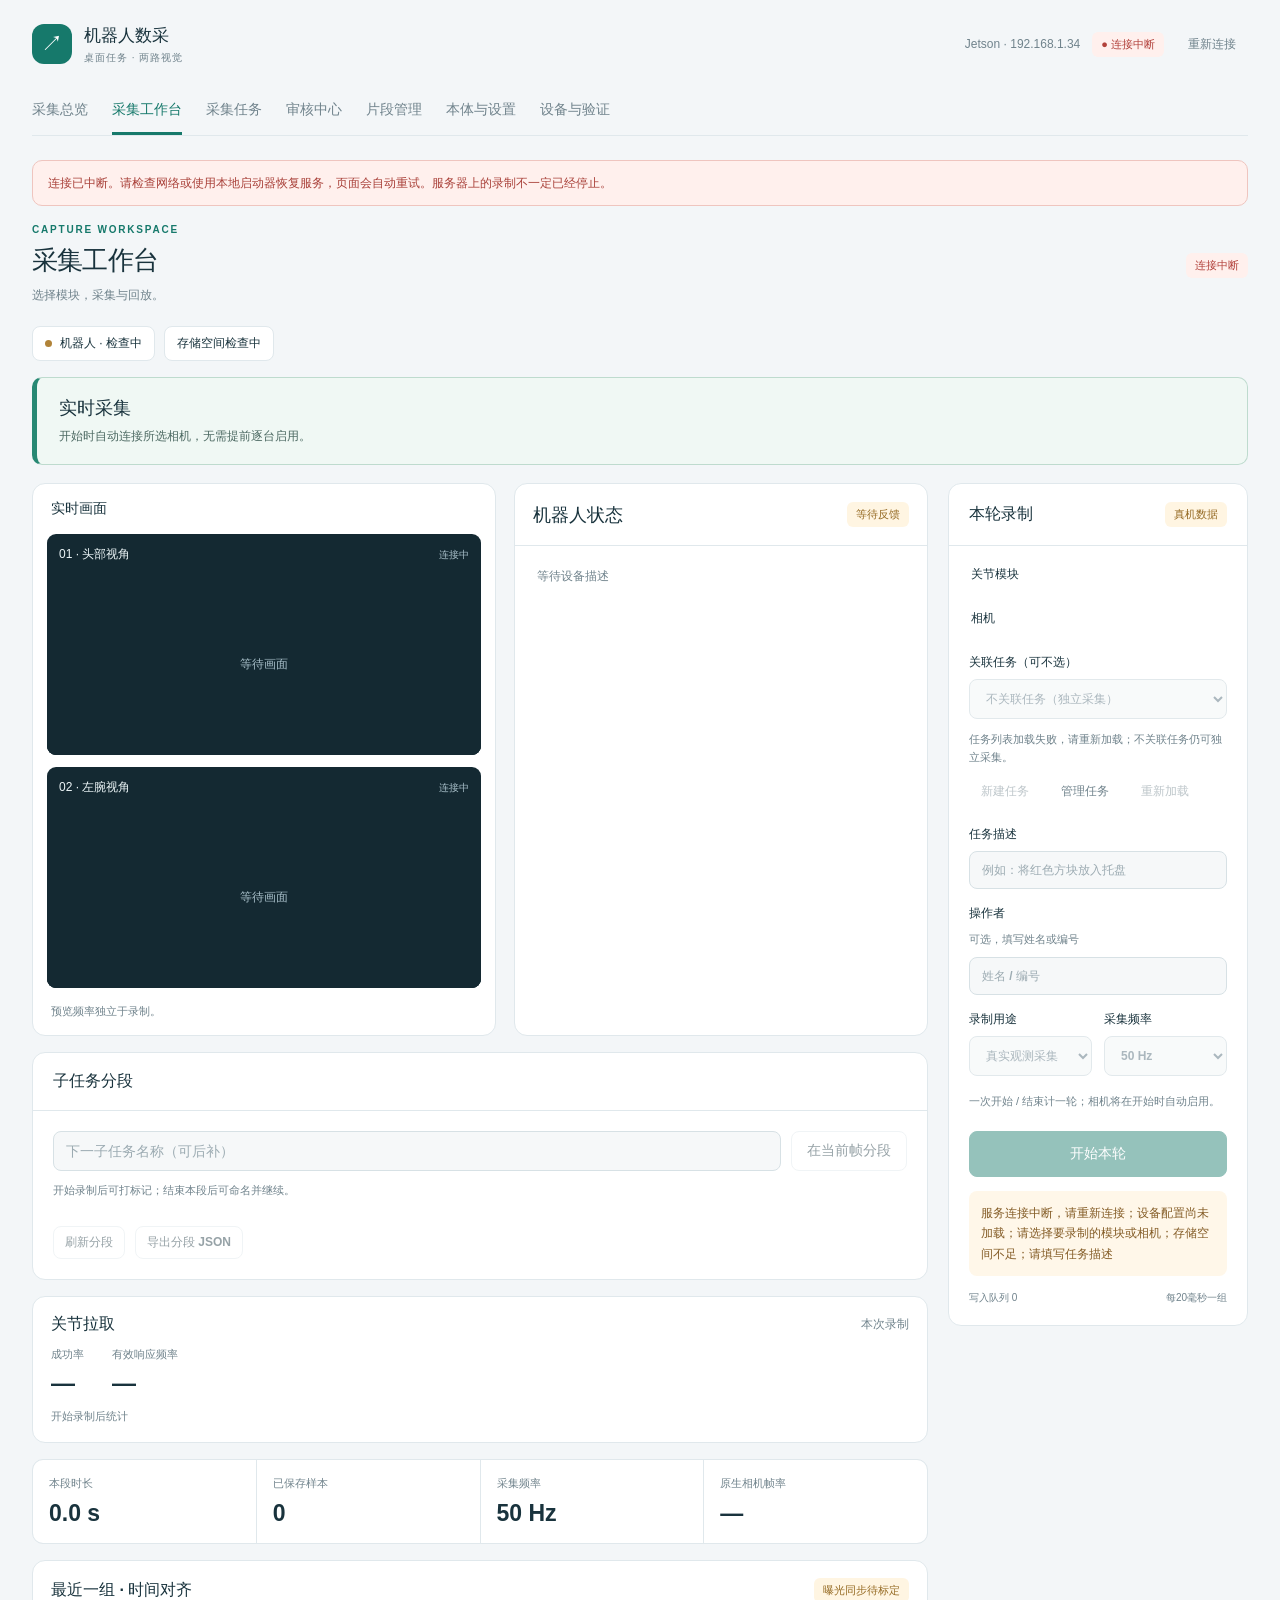
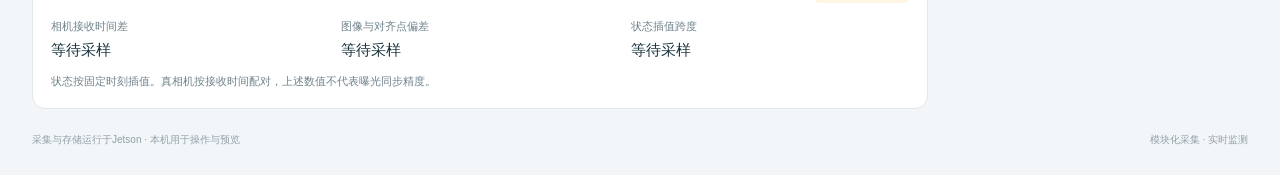
==== server/web/index.html @ e40e9317 "Release v1.13: modular capture, review workflow and LeRobot v2.1" ====
<!doctype html>
<html lang="zh-CN"><head><meta charset="utf-8"><meta name="viewport" content="width=device-width,initial-scale=1"><title>机器人数采 · 采集工作台</title>
<style>
:root{--ink:#19333d;--muted:#70838c;--line:#e0e8ec;--teal:#16796b;--green:#e9f5f0;--amber:#fff5e2;font-family:"Segoe UI","Microsoft YaHei",sans-serif;color:var(--ink);background:#f3f6f8;font-size:14px;font-synthesis:none}*{box-sizing:border-box}body{margin:0}h1,h2,h3,p{margin:0}h1{font-size:26px;letter-spacing:-.8px}h2{font-size:16px}h3{font-size:13px}p{line-height:1.7}button,input,select{font:inherit}button{border:1px solid var(--line);border-radius:8px;background:white;color:var(--ink);padding:10px 15px;cursor:pointer;font-weight:600}button:hover:not(:disabled){background:#edf4f3}button:disabled{opacity:.45;cursor:not-allowed}button:focus-visible,input:focus-visible,select:focus-visible,a:focus-visible,summary:focus-visible{outline:3px solid #8ec7ba;outline-offset:3px}.primary{background:var(--teal);border-color:var(--teal);color:white}.primary:hover:not(:disabled){background:#10665a}.stop{color:#ad4141;border-color:#edc4c1;background:#fff8f7}.small-button{font-size:12px;padding:7px 11px}.quiet{background:transparent;border-color:transparent;color:var(--muted)}a{color:var(--teal);text-underline-offset:3px}.muted{font-size:12px;color:var(--muted)}.badge{display:inline-flex;align-items:center;gap:6px;background:#eaf0f3;color:#617681;border-radius:6px;padding:5px 9px;font-size:11px;font-weight:600;white-space:nowrap}.badge.green{background:var(--green);color:#187361}.badge.amber{background:var(--amber);color:#966b24}.badge.red{background:#fff0ed;color:#b2413b}.dot{display:inline-block;width:7px;height:7px;background:currentColor;border-radius:50%;flex:none}[hidden]{display:none!important}
.shell{max-width:1480px;margin:auto;padding:0 32px 28px}.topbar{min-height:88px;display:flex;align-items:center;justify-content:space-between;gap:16px}.brand{display:flex;align-items:center;gap:12px}.mark{width:40px;height:40px;display:grid;place-items:center;background:var(--teal);border-radius:12px;color:white;font-size:22px;font-weight:700}.brand-title{font-size:17px;font-weight:700}.brand-sub{font-size:10px;color:var(--muted);letter-spacing:1px;margin-top:4px}.connection{display:flex;align-items:center;gap:12px}.tabs{display:flex;gap:28px;border-bottom:1px solid var(--line);margin-bottom:24px}.tab{padding:13px 0;border:0;border-bottom:3px solid transparent;border-radius:0;background:none;color:var(--muted)}.tab[aria-selected=true]{color:var(--teal);border-bottom-color:var(--teal)}.tab:hover:not(:disabled){background:none}.page-title{display:flex;align-items:center;justify-content:space-between;gap:16px;margin-bottom:20px}.eyebrow{font-size:10px;letter-spacing:1.8px;font-weight:700;color:var(--teal);margin-bottom:8px}.subtitle{font-size:12px;color:var(--muted);margin-top:7px}.notice{display:flex;gap:12px;align-items:center;background:var(--amber);border:1px solid #eedcba;border-radius:10px;padding:12px 15px;font-size:12px;color:#896021;line-height:1.7;margin-bottom:18px}.notice.error{background:#fff0ed;color:#a94039;border-color:#efc5bf}.device-strip{display:flex;flex-wrap:wrap;gap:9px;margin-bottom:16px}.device-pill{background:#fff;border:1px solid var(--line);border-radius:8px;padding:8px 12px;font-size:12px;display:flex;align-items:center;gap:8px}.device-pill .dot{color:var(--teal)}.device-pill.warn .dot{color:#b18338}.device-pill.bad .dot{color:#b8413e}.panel{background:#fff;border:1px solid var(--line);border-radius:13px;min-width:0}.panel-head{padding:18px 20px;display:flex;align-items:center;justify-content:space-between;gap:10px;border-bottom:1px solid var(--line)}.panel-body{padding:20px}.work-grid{display:grid;grid-template-columns:minmax(0,1fr) 330px;gap:20px;align-items:start}.view-column{min-width:0}.view-top{padding:16px 18px;display:flex;align-items:center;justify-content:space-between;gap:10px}.view-top h2{font-size:14px}.cameras{display:grid;grid-template-columns:repeat(2,minmax(0,1fr));gap:12px;padding:0 14px 14px}.camera{background:#142932;border-radius:9px;overflow:hidden;min-width:0;position:relative}.camera img{display:block;width:100%;aspect-ratio:16/9;object-fit:contain;background:#142932}.camera label{padding:12px;color:#edf6f8;display:flex;justify-content:space-between;align-items:center;font-size:12px;gap:6px}.camera label .muted{font-size:10px;color:#a9c0ca}.camera-fallback{position:absolute;inset:40px 0 0;display:grid;place-items:center;background:#142932;color:#a9c0ca;font-size:12px;pointer-events:none}.preview-note{font-size:11px;color:var(--muted);padding:0 18px 14px}.metrics{display:grid;grid-template-columns:repeat(4,minmax(0,1fr));gap:1px;background:var(--line);border:1px solid var(--line);border-radius:11px;overflow:hidden;margin-top:16px}.metric{background:white;padding:16px;min-width:0}.metric small{display:block;font-size:11px;color:var(--muted);margin-bottom:9px}.metric strong{font-size:23px;font-weight:650;letter-spacing:-.5px;font-variant-numeric:tabular-nums}.quality{padding:17px 18px;margin-top:16px}.quality-head{display:flex;align-items:center;justify-content:space-between;gap:10px}.quality-items{display:grid;grid-template-columns:repeat(3,minmax(0,1fr));gap:12px;margin-top:16px}.quality-items small{display:block;font-size:11px;color:var(--muted);margin-bottom:7px}.quality-items strong{font-size:15px;font-variant-numeric:tabular-nums}.quality p{font-size:11px;color:var(--muted);margin-top:12px}.record-panel{position:sticky;top:16px}.step{display:inline-grid;place-items:center;width:22px;height:22px;border-radius:6px;background:var(--green);color:var(--teal);font-size:12px;margin-right:8px}.field{display:flex;flex-direction:column;gap:8px;margin-bottom:16px;font-size:12px;font-weight:600}input[type=text],input[type=search],select{padding:11px 12px;background:white;border:1px solid #d7e1e5;border-radius:8px;color:var(--ink);width:100%;min-width:0}input::placeholder{color:#9cabb2}input:disabled,select:disabled{background:#f6f8f9;color:#889aa3}.field-row{display:grid;grid-template-columns:1fr 1fr;gap:12px}.help{font-size:11px;color:var(--muted);line-height:1.7;font-weight:400}.record-actions{display:flex;flex-direction:column;gap:9px;margin-top:20px}.record-actions button{width:100%;padding:13px}.phase-hint{margin-top:14px;background:#f3f7f8;border-radius:8px;padding:12px;font-size:12px;line-height:1.7}.review-box{background:#f0faf5;border:1px solid #bcded1;border-radius:9px;padding:14px;margin-top:15px}.review-box p{font-size:12px;margin-top:8px;overflow-wrap:anywhere}.review-buttons{display:flex;gap:8px;margin-top:12px}.review-buttons button{flex:1;font-size:12px;padding:9px 5px}.review-success{display:flex;gap:7px;align-items:center;font-size:12px;margin-top:12px}input[type=checkbox]{width:16px;height:16px;accent-color:var(--teal);cursor:pointer}.record-footer{display:flex;align-items:center;justify-content:space-between;gap:8px;margin-top:15px;font-size:10px;color:var(--muted)}.error-box{display:none;background:#fff0ee;border:1px solid #efc7c0;color:#ad3d37;border-radius:8px;padding:12px;font-size:12px;overflow-wrap:anywhere;margin-top:12px}.replay-bar{padding:14px 18px;border-top:1px solid var(--line)}.replay-title{font-size:12px;overflow-wrap:anywhere;margin-bottom:10px}.replay{display:flex;align-items:center;gap:10px}input[type=range]{width:100%;min-width:0;accent-color:var(--teal)}#replayFrame{white-space:nowrap;font-size:11px;font-variant-numeric:tabular-nums}.library-toolbar{display:grid;grid-template-columns:minmax(200px,1fr) 150px 150px;gap:12px;margin-bottom:18px}.library-toolbar label{display:flex;flex-direction:column;gap:6px;font-size:11px;color:var(--muted)}.episode{display:grid;grid-template-columns:20px minmax(0,1fr) auto;align-items:center;gap:14px;padding:17px 20px;border-bottom:1px solid var(--line)}.episode:last-child{border:0}.episode-text{min-width:0}.episode-text strong{font-size:13px;display:block;overflow-wrap:anywhere}.episode-info{display:flex;align-items:center;flex-wrap:wrap;gap:8px;margin-top:7px;font-size:11px;color:var(--muted)}.episode-id{font:10px Consolas,monospace;color:#91a0a8;margin-top:7px;overflow-wrap:anywhere}.empty{text-align:center;padding:48px 20px;color:var(--muted)}.empty strong{display:block;color:var(--ink);font-size:15px;margin-bottom:8px}.empty p{font-size:12px}.library-footer{display:flex;justify-content:space-between;align-items:center;flex-wrap:wrap;gap:14px;padding:16px 20px;border-top:1px solid var(--line)}.pagination{display:flex;align-items:center;gap:10px;font-size:12px;color:var(--muted)}.export-bar{margin-top:18px;padding:18px 20px;display:flex;justify-content:space-between;align-items:center;gap:16px}.export-bar p{font-size:12px;color:var(--muted);margin-top:5px}.path{font:11px/1.7 Consolas,monospace;color:#587381;overflow-wrap:anywhere;background:#f2f6f8;border-radius:8px;padding:12px;margin-top:12px}.device-checks{display:grid;grid-template-columns:repeat(3,minmax(0,1fr));gap:16px;margin-bottom:18px}.device-check{padding:20px;background:#fff;border:1px solid var(--line);border-radius:12px;display:flex;flex-direction:column;gap:12px;min-width:0}.device-check .muted{overflow-wrap:anywhere}.arm-state{display:grid;grid-template-columns:1fr 1fr;gap:14px;margin-top:15px}.arm-state>div{background:#f5f8f9;border-radius:8px;padding:16px;min-width:0}.values{font:12px/1.9 Consolas,monospace;color:#4e6976;white-space:pre-wrap;overflow-wrap:anywhere;margin-top:10px}details.panel{margin-bottom:16px}details.panel>summary{padding:19px 20px;cursor:pointer;font-size:14px;font-weight:600}details.panel[open]>summary{border-bottom:1px solid var(--line)}.controls{display:flex;align-items:center;flex-wrap:wrap;gap:10px;margin-top:16px}#demoSteps{display:grid;grid-template-columns:repeat(3,minmax(0,1fr));gap:10px;margin-top:18px}#demoSteps>div{min-width:0;overflow-wrap:anywhere}.footer{display:flex;justify-content:space-between;gap:10px;padding-top:24px;font-size:10px;color:#91a0a8}.toast{position:fixed;bottom:24px;left:50%;transform:translateX(-50%);max-width:calc(100% - 32px);padding:13px 20px;border-radius:10px;background:#203c47;color:white;box-shadow:0 8px 24px #18334525;font-size:13px;z-index:20;overflow-wrap:anywhere}
@media(min-width:1400px){.work-grid{grid-template-columns:minmax(0,1fr) 360px}}@media(max-width:1050px){.shell{padding:0 20px 24px}.work-grid{grid-template-columns:minmax(0,1fr) 300px}.cameras{grid-template-columns:1fr}.camera img{max-height:240px}.metrics{grid-template-columns:repeat(2,minmax(0,1fr))}.connection-note{display:none}}
@media(max-width:720px){.shell{padding:0 16px 20px}.topbar{min-height:76px;gap:8px}.mark{width:34px;height:34px;font-size:19px}.brand-title{font-size:15px}.brand-sub{font-size:9px}.connection{gap:4px}.connection .small-button{padding:7px}.tabs{gap:22px;font-size:13px;margin-bottom:20px}.page-title{align-items:flex-start}h1{font-size:23px}.device-pill{font-size:11px;padding:7px 9px}.work-grid{grid-template-columns:1fr}.record-panel{position:static}.cameras{grid-template-columns:repeat(2,minmax(0,1fr));gap:8px;padding:0 10px 10px}.camera label{padding:9px 8px;font-size:11px;flex-wrap:wrap}.camera label .muted{font-size:9px}.camera img{max-height:none}.metrics{grid-template-columns:repeat(4,minmax(0,1fr))}.metric{padding:13px 9px}.metric small{font-size:9px}.metric strong{font-size:17px}.quality{padding:15px}.quality-head{align-items:flex-start}.quality-items{gap:8px}.quality-items small{font-size:10px}.quality-items strong{font-size:13px}.library-toolbar{grid-template-columns:1fr 1fr}.library-toolbar .search{grid-column:1/-1}.episode{padding:15px 13px;gap:9px}.export-bar{align-items:stretch;flex-direction:column}.device-checks,.arm-state,#demoSteps{grid-template-columns:1fr}.footer{flex-direction:column;gap:5px}.panel-body{padding:17px}.notice{padding:11px 12px}}
@media(prefers-reduced-motion:reduce){*{scroll-behavior:auto!important;transition:none!important}}
.tabs{gap:24px;overflow-x:auto}.tab{white-space:nowrap}.management-hero{display:flex;justify-content:space-between;align-items:center;gap:24px;padding:28px 32px;border-radius:14px;background:#173d42;color:#fff;margin-bottom:20px}.management-hero .eyebrow{color:#86d5c3}.management-hero h2{font-size:25px;font-weight:600;margin:8px 0}.management-hero p{color:#bed3d4;font-size:12px}.management-hero>div:last-child{text-align:right;display:flex;flex-direction:column;gap:8px}.management-hero strong{font-size:38px;font-variant-numeric:tabular-nums}.management-hero span{font-size:11px;color:#bed3d4}.management-filters{display:flex;gap:14px;align-items:flex-end;flex-wrap:wrap;margin:18px 0}.management-filters label{display:flex;flex-direction:column;gap:7px;font-size:11px;color:var(--muted);min-width:180px}.management-filters .wide{flex:1}.management-filters>.help{margin-left:auto;align-self:center}.stat-grid{display:grid;grid-template-columns:repeat(4,minmax(0,1fr));gap:14px;margin:18px 0}.stat-card{padding:22px;background:white;border:1px solid var(--line);border-radius:12px;min-width:0}.stat-card h3{font-size:12px;color:#657e87;font-weight:500}.stat-card strong{display:block;font-size:30px;letter-spacing:-1px;margin:13px 0 9px;color:#193d46;font-variant-numeric:tabular-nums}.stat-card p{font-size:11px;color:var(--muted);min-height:36px}.management-columns{display:grid;grid-template-columns:1.1fr 1fr;gap:18px;margin-bottom:18px}.definition-box{padding:20px;margin-top:18px}.definition-box p{font-size:12px;color:var(--muted);margin-top:8px}.chart-row{display:grid;grid-template-columns:80px 1fr 50px;gap:12px;align-items:center;font-size:12px;margin:14px 0}.chart-track{height:12px;background:#edf3f3;border-radius:4px;overflow:hidden}.chart-fill{height:100%;background:#309784;border-radius:4px}.fault-item{display:flex;gap:12px;justify-content:space-between;align-items:center;padding:12px 0;border-bottom:1px solid var(--line);font-size:12px;overflow-wrap:anywhere}.fault-item strong{color:#a24b3b;min-width:32px;text-align:right}.table-scroll{overflow:auto}.management-table{width:100%;border-collapse:collapse;text-align:left;font-size:12px}.management-table th{padding:15px 16px;background:#f5f8f9;color:#6a808a;font-weight:500;white-space:nowrap}.management-table td{padding:16px;border-top:1px solid var(--line);vertical-align:middle}.management-table td strong{display:block;font-size:13px;margin-bottom:5px}.management-table .muted{font-size:10px}.management-table .row-actions{display:flex;gap:7px;white-space:nowrap}.task-progress{height:5px;background:#e8f0ee;border-radius:4px;margin-top:7px;min-width:100px}.task-progress>i{display:block;height:100%;border-radius:4px;background:#309784}.settings-grid{display:grid;grid-template-columns:repeat(2,minmax(0,1fr));gap:14px 18px}.settings-grid .field{margin:0}.settings-grid+p{margin:16px 0}.tcp-settings{grid-template-columns:repeat(3,minmax(0,1fr));margin-top:20px}.joint-table input{width:90px;padding:8px;font-size:11px}.joint-table select{min-width:65px;padding:8px}.joint-table th,.joint-table td{padding:11px 9px}.joint-value{font-variant-numeric:tabular-nums;color:#176f62;font-weight:600;white-space:nowrap}.joint-divider td{background:#f2f6f7;color:#51717d;font-weight:600}.control-entry{padding:10px 0;border-bottom:1px solid var(--line);font-size:12px;line-height:1.8}input[type=date],input[type=number],textarea{font:inherit;padding:10px 12px;background:white;border:1px solid #d7e1e5;border-radius:8px;color:var(--ink);max-width:100%}textarea{resize:vertical}button:disabled,input:disabled,select:disabled{cursor:not-allowed}dialog{border:1px solid var(--line);border-radius:15px;box-shadow:0 24px 100px #08262940;padding:0;max-width:min(720px,94vw);width:720px;color:var(--ink)}dialog::backdrop{background:#122b3c66}.dialog-head,.dialog-footer{padding:20px 24px;display:flex;justify-content:space-between;align-items:center;gap:10px;border-bottom:1px solid var(--line)}.dialog-footer{border-bottom:0;border-top:1px solid var(--line);justify-content:flex-end}.dialog-body{padding:22px 24px;max-height:65vh;overflow:auto}.dialog-body>.field{margin-top:16px}.dialog-body>.help{margin-top:10px}#resetDialog{width:520px}.management-loading{padding:24px;color:var(--muted)}.settings-error{color:#aa493c}.body-settings-note{margin-top:12px}.task-badge{font-size:10px;padding:5px 8px;border-radius:5px;background:#edf5f1;color:#277e64;white-space:nowrap}.task-badge.archived{background:#eef1f3;color:#72808c}.task-badge.completed{background:#e8f0fb;color:#4c6c9a}
@media(max-width:1050px){.stat-grid{grid-template-columns:repeat(2,minmax(0,1fr))}.management-columns{grid-template-columns:1fr}}
@media(max-width:720px){.tabs{gap:18px}.management-hero{padding:22px 20px;gap:14px}.management-hero h2{font-size:19px}.management-hero strong{font-size:30px}.stat-card{padding:16px}.stat-card strong{font-size:25px}.management-filters label{min-width:140px;flex:1}.settings-grid{grid-template-columns:1fr}.tcp-settings{grid-template-columns:repeat(3,minmax(0,1fr))}.management-table th,.management-table td{padding:11px}.dialog-head,.dialog-body,.dialog-footer{padding:18px}input[type=number]{min-width:0;width:100%}.management-hero>div:last-child{min-width:84px}}

.capture-task-help{margin:-4px 0 18px}.capture-task-help .help{margin:0 0 9px;line-height:1.6}.capture-task-actions{display:flex;gap:8px;flex-wrap:wrap}

.review-counts{display:grid;grid-template-columns:repeat(4,minmax(0,1fr));gap:16px;margin:20px 0}.review-count{padding:22px;background:#fff;border:1px solid var(--line,#dbe4e8);border-radius:14px}.review-count small{display:block;color:#59717d}.review-count strong{display:block;font-size:32px;line-height:1.7;font-variant-numeric:tabular-nums}.review-filters{display:grid;grid-template-columns:1fr 2fr 1fr;gap:16px}.review-table{min-width:770px}.review-table td{vertical-align:top}.review-table button{margin:3px}.review-metrics{display:grid;grid-template-columns:repeat(3,minmax(0,1fr));gap:16px}.review-metric{padding:14px;border:1px solid #e1e8ec;border-radius:10px}.review-metric strong{display:block;margin-top:6px;font-size:20px}.review-report{margin:16px 0;line-height:1.8;overflow-wrap:anywhere}.review-report ul{padding-left:22px}#reviewDialog{width:min(880px,95vw)}#reviewDialog .dialog-body{max-height:65vh;overflow:auto}#reviewDialog .dialog-footer{flex-wrap:wrap}.inventory-list{display:grid;gap:12px;margin:12px 0}.inventory-item{padding:16px;border:1px solid #dbe4e8;border-radius:10px}.inventory-item .settings-grid{margin:12px 0}.inventory-item small{display:block;overflow-wrap:anywhere}#reviewTargets .field{min-width:0}#reviewTargets input{width:100%}#reviewExportStatus{white-space:pre-wrap;overflow-wrap:anywhere}.camera-discovery-note{display:flex;align-items:center;justify-content:space-between;gap:16px;margin:12px 0;padding:14px 18px;border:1px solid #d2e7e4;border-radius:10px;background:#f0faf8}.review-history-line{border-bottom:1px solid #e8edef;padding:8px 0}@media(max-width:800px){.review-counts{grid-template-columns:repeat(2,minmax(0,1fr))}.review-metrics{grid-template-columns:repeat(2,minmax(0,1fr))}.review-filters{grid-template-columns:1fr}.review-count{padding:16px}.review-count strong{font-size:28px}}@media(max-width:480px){.review-metrics{grid-template-columns:1fr}.camera-discovery-note{align-items:flex-start;flex-direction:column}}
#reviews > .panel{margin-bottom:20px}#reviews > details.panel{margin-top:0}.review-report p{margin:8px 0}

#reviews .page-title>button{white-space:nowrap;flex-shrink:0}@media(max-width:600px){#reviews .panel-head{align-items:flex-start;flex-direction:column;gap:8px}}

#dashboard .eyebrow,#reviews .eyebrow{display:none}#dashboard .management-hero{padding:22px 26px;margin-bottom:18px;background:#fff;border:1px solid #dce5e9}#dashboard .management-hero h2{font-size:20px}#dashboard .management-hero p{font-size:13px}#dashboard .review-counts{margin:18px 0 26px}.overview-review-flow{display:grid;grid-template-columns:repeat(5,minmax(0,1fr));margin:0 0 24px;background:#fff;border:1px solid #dce5e9;border-radius:14px;padding:20px 0}.overview-flow-step{padding:0 24px;border-right:1px solid #e7edef}.overview-flow-step:last-child{border:0}.overview-flow-step span{font-size:13px}.overview-flow-step strong{display:block;margin-top:8px;font-size:25px;font-variant-numeric:tabular-nums}.legacy-quality{margin:20px 0}.legacy-quality>summary{font-size:14px;color:#657d89}#dashboard .stat-grid{margin-top:16px}#dashboard .pipeline-grid{margin-bottom:20px}#dashboard .page-title>button{white-space:nowrap;flex-shrink:0}#reviews .page-title .subtitle{margin-bottom:0}@media(max-width:700px){.overview-review-flow{grid-template-columns:repeat(3,minmax(0,1fr));gap:22px 0}.overview-flow-step{padding:0 14px;border:0}.overview-flow-step strong{font-size:22px}#dashboard .management-hero{padding:20px}#dashboard .overview-section-head{gap:12px}}

.camera-pills{display:contents}.module-select{border:0;margin:0 0 18px;padding:0}.module-select legend{font-size:12px;font-weight:600;margin-bottom:9px}.module-options{display:flex;flex-wrap:wrap;gap:7px}.module-chip{display:flex;align-items:center;gap:7px;border:1px solid var(--line);border-radius:7px;padding:8px 10px;font-size:12px;background:#f8fbfa;cursor:pointer}.module-chip:has(input:checked){background:#e9f5f0;border-color:#acd5c6}.module-chip:has(input:disabled){cursor:default}.module-chip input{margin:0}.module-note{font-size:10px;color:var(--muted);line-height:1.6;margin:8px 0 16px}.cameras[data-count="1"]{grid-template-columns:minmax(0,1fr)}.cameras.head-top .camera[data-camera="head"]{grid-column:1/-1}.cameras.head-top .camera[data-camera="head"] img{max-height:340px;aspect-ratio:auto;min-height:220px}.camera-empty{grid-column:1/-1;padding:48px 20px;text-align:center;color:var(--muted);background:#f4f7f8;border-radius:9px}.live-panel{margin-top:16px}.joint-grid{display:grid;grid-template-columns:repeat(auto-fit,minmax(190px,1fr));gap:20px;padding:18px 20px}.joint-group h3{color:var(--teal);margin-bottom:10px}.joint-line{display:flex;align-items:center;justify-content:space-between;gap:12px;padding:7px 0;border-bottom:1px solid #edf1f3;font-size:12px}.joint-number{font-family:Consolas,monospace;font-size:15px;font-weight:500;font-variant-numeric:tabular-nums}.pull-summary{margin-top:16px;padding:17px 18px}.pull-metrics{display:flex;gap:28px;margin-top:12px}.pull-metrics small{display:block;color:var(--muted);font-size:11px;margin-bottom:7px}.pull-metrics strong{font-size:24px;font-weight:600;font-variant-numeric:tabular-nums}.pull-summary .help{margin-top:10px}.robot-interface{display:flex;align-items:end;gap:10px;margin-bottom:16px}.robot-interface .field{flex:1;margin:0}.model-name{font-size:11px;color:var(--muted);margin-right:8px}.camera label .muted{overflow-wrap:anywhere}.footer{flex-wrap:wrap}.device-check span{overflow-wrap:anywhere}.cameras .camera img{max-height:420px}.view-column .quality{margin-bottom:0}@media(max-width:650px){.cameras.head-top .camera[data-camera="head"] img{min-height:150px}.joint-grid{grid-template-columns:1fr;gap:16px}.pull-metrics{gap:24px}.module-chip{padding:8px}.robot-interface{align-items:stretch;flex-direction:column}}
.view-column>.live-panel{margin-top:0;margin-bottom:16px}.joint-grid{padding:14px 18px;gap:18px}.joint-group{display:grid;grid-template-columns:repeat(5,minmax(0,1fr));gap:6px}.joint-group h3{grid-column:1/-1;margin-bottom:0}.joint-line{display:block;border:0;padding:4px 0;min-width:0}.joint-line>span{font-size:10px;color:var(--muted)}.joint-number{display:block;margin-top:5px;font-size:14px;overflow-wrap:anywhere}.cameras.head-top .camera[data-camera="head"] img{height:240px;min-height:0;max-height:240px}.cameras.head-top .camera:not([data-camera="head"]) img{height:170px}.cameras .camera img{max-height:280px}@media(max-width:650px){.joint-grid{grid-template-columns:1fr}.joint-group{grid-template-columns:repeat(5,minmax(0,1fr))}.joint-number{font-size:12px}.cameras.head-top .camera[data-camera="head"] img{height:190px;min-height:0}.cameras.head-top .camera:not([data-camera="head"]) img{height:160px}}
.settings-joint-grid{display:grid;grid-template-columns:repeat(auto-fit,minmax(200px,1fr));gap:24px}.settings-joint-line{display:flex;justify-content:space-between;gap:12px;padding:7px 0;font-size:12px}.settings-joint-line strong{font-variant-numeric:tabular-nums;font-weight:500}.camera-config-row{display:grid;grid-template-columns:1fr 1fr 1fr 1.4fr .6fr .6fr .6fr;gap:10px;padding:14px 0;border-bottom:1px solid var(--line);margin-bottom:14px}.camera-config-row input,.camera-config-row select{min-width:0;width:100%}.camera-config-actions{grid-column:1/-1;display:flex;gap:10px;align-items:center}.device-check button{align-self:start}.management-columns{align-items:start}#robotActionResult:empty{display:none}#interfaceFields{margin-bottom:16px}@media(max-width:900px){.camera-config-row{grid-template-columns:repeat(2,minmax(0,1fr))}}[hidden]{display:none!important}
#robot>.management-columns{display:flex;flex-direction:column;gap:16px}#robot>.management-columns>.panel{width:100%}#robot>.management-columns>.panel:first-child{order:2}#robot #interfaceFields{grid-template-columns:repeat(auto-fit,minmax(160px,1fr))}.camera-device-actions{display:flex;gap:8px;flex-wrap:wrap}
.hand-panel{margin-top:18px}.hand-cards{display:grid;grid-template-columns:repeat(auto-fit,minmax(270px,1fr));gap:18px;padding:20px}.hand-card{padding:22px;background:#f7faf9;border:1px solid #e1ece7;border-radius:11px;min-width:0}.hand-kind{font-size:9px;letter-spacing:1.5px;color:var(--teal);margin-bottom:9px}.hand-card h3{font-size:16px;margin-bottom:20px}.hand-values{display:grid;grid-template-columns:repeat(3,minmax(0,1fr));gap:20px 12px;margin-bottom:18px}.hand-value span{display:block;font-size:11px;color:var(--muted)}.hand-value strong{display:block;font-size:21px;font-weight:500;font-variant-numeric:tabular-nums;margin-top:8px}.motor-toolbar{display:flex;align-items:center;gap:20px;flex-wrap:wrap}.motor-toolbar .field{min-width:180px}.motor-table input{width:100%;min-width:0;padding:10px;border:1px solid var(--line);border-radius:7px;font-variant-numeric:tabular-nums}.motor-table th,.motor-table td{white-space:normal}.end-effector-settings{margin-bottom:16px}#motorParameters summary .badge{margin-left:10px}@media(max-width:650px){.hand-cards{grid-template-columns:1fr;padding:14px;gap:14px}.hand-card{padding:18px}.motor-toolbar{gap:6px}.motor-table th,.motor-table td{padding:10px 7px}.motor-table th:first-child{width:28%}.hand-values{gap:18px 12px}}
.view-column>.hand-panel{margin:0 0 16px}#cameraChoices{display:grid;grid-template-columns:1fr;gap:10px}.capture-camera-option{border:1px solid var(--line);border-radius:9px;padding:10px;background:#fff;min-width:0}.capture-camera-header{display:flex;align-items:center;justify-content:space-between;gap:8px;margin-bottom:10px}.capture-camera-header .module-chip{border:0;background:transparent;padding:0;gap:7px}.capture-camera-header .badge{white-space:nowrap;font-size:10px}.capture-camera-option .camera-device-actions{display:grid;grid-template-columns:1fr 1fr}.capture-camera-option .small-button{padding:8px}.device-serial:empty,.device-error:empty{display:none}
.shell{max-width:1840px}.observation-grid{display:grid;grid-template-columns:minmax(0,1.12fr) minmax(0,1fr);gap:18px;align-items:start}.observation-grid>.live-panel{margin:0;border-top:3px solid var(--teal)}.observation-grid .panel-head{flex-wrap:wrap;padding:18px}.live-panel .panel-head h2{font-size:20px}.live-panel .panel-head>div{display:flex;align-items:center;gap:6px;flex-wrap:wrap}.live-panel #jointAge{font-size:11px}.live-panel .joint-grid{grid-template-columns:repeat(2,minmax(0,1fr));gap:20px;padding:20px 18px}.live-panel .joint-group{grid-template-columns:repeat(2,minmax(0,1fr));gap:10px 12px;align-content:start}.live-panel .joint-group:last-child:nth-child(odd){grid-column:1/-1}.live-panel .joint-group h3{font-size:17px;margin-bottom:2px}.live-panel .joint-line>span{font-size:11px}.live-panel .joint-number{font-size:22px;font-weight:600;letter-spacing:-.5px;margin-top:5px}.live-panel .hand-panel{margin:0 18px 18px;border-top:1px solid var(--line);padding-top:14px}.hand-heading{display:flex;align-items:center;justify-content:space-between;gap:8px}.hand-heading h3{font-size:14px}.hand-heading .badge{font-size:10px}.live-panel .hand-cards{grid-template-columns:repeat(2,minmax(0,1fr));gap:16px;padding:14px 0 0}.live-panel .hand-card{padding:0;background:none;border:0;border-radius:0}.live-panel .hand-kind{display:none}.live-panel .hand-card h3{font-size:12px;margin-bottom:10px;color:var(--muted)}.live-panel .hand-values{grid-template-columns:repeat(2,minmax(0,1fr));gap:10px;margin-bottom:8px}.live-panel .hand-value span{font-size:10px}.live-panel .hand-value strong{font-size:15px;margin-top:3px}.live-panel .hand-card .help{font-size:10px;line-height:1.5}.preview-panel .cameras:not(.head-top){grid-template-columns:1fr}.preview-panel .camera img{height:240px;max-height:none;aspect-ratio:auto}.preview-panel .cameras.head-top .camera[data-camera="head"] img{height:260px;max-height:none}.preview-panel .cameras.head-top .camera:not([data-camera="head"]) img{height:170px}
@media(min-width:1200px){.work-grid{grid-template-columns:minmax(0,1fr) 300px}}
@media(min-width:1600px){.live-panel .joint-number{font-size:26px}.live-panel .joint-line>span{font-size:12px}.live-panel .joint-group{grid-template-columns:repeat(3,minmax(0,1fr))}.preview-panel .camera img{height:280px}}
@media(max-width:1199px){.observation-grid{grid-template-columns:1fr}.live-panel .joint-group{grid-template-columns:repeat(3,minmax(0,1fr))}.preview-panel .cameras:not(.head-top){grid-template-columns:repeat(2,minmax(0,1fr))}.preview-panel .cameras[data-count="1"]{grid-template-columns:1fr}.preview-panel .camera img{height:200px}}
@media(max-width:720px){.live-panel .joint-grid{gap:18px 14px;padding:18px 14px}.live-panel .joint-group{grid-template-columns:repeat(2,minmax(0,1fr));gap:10px 8px}.live-panel .joint-number{font-size:21px}.live-panel .hand-panel{margin:0 14px 16px}.preview-panel .camera img{height:170px}.live-panel .hand-cards{gap:12px}}
.segment-panel{margin-top:16px}.segment-toolbar{display:flex;gap:10px;align-items:center}.segment-toolbar input{flex:1;min-width:0}.segment-toolbar button{white-space:nowrap}.segment-panel .panel-head{flex-wrap:wrap}.segment-panel .panel-head .muted{font-size:11px}.segment-panel #segmentHint{margin:10px 0}.segment-rows{max-height:360px;overflow:auto}.segment-row{display:grid;grid-template-columns:140px minmax(100px,1fr) auto auto;align-items:center;gap:10px;padding:12px 0;border-bottom:1px solid var(--line)}.segment-row strong{display:block;font-size:12px}.segment-row small{display:block;font-variant-numeric:tabular-nums}.segment-row button{white-space:nowrap}#segmentError{color:#ad3d37}#segmentError:empty{display:none}@media(max-width:900px){.segment-row{grid-template-columns:1fr auto auto}.segment-row>div{grid-column:1/-1}.segment-toolbar{flex-wrap:wrap}.segment-toolbar input{flex-basis:100%}}
.recording-segment-bar{position:sticky;top:8px;z-index:5;display:flex;justify-content:space-between;align-items:center;gap:12px;padding:12px 16px;background:#eaf5f0;border:1px solid #acd5c6;border-radius:10px;margin-bottom:16px;box-shadow:0 4px 16px #18334512}.recording-segment-bar small{display:block;margin-top:4px;font-size:11px;color:var(--muted)}.recording-segment-bar>div{display:flex;gap:8px}.recording-segment-bar button{white-space:nowrap}@media(max-width:650px){.recording-segment-bar{flex-wrap:wrap}.recording-segment-bar>div{width:100%}.recording-segment-bar button{flex:1;padding:10px 8px}}
/* Plain tabular numerals; labels and values share stable row baselines. */
:root{--number-font:Arial,"Segoe UI","Microsoft YaHei",sans-serif}.joint-number,.hand-value strong,.metric strong,.pull-metrics strong,.stat-card strong,.round-total strong,.pipeline-counts strong,.chart-row strong,.joint-value{font-family:var(--number-font);font-variant-numeric:lining-nums tabular-nums;font-feature-settings:"zero" 0;letter-spacing:normal;font-style:normal}
.live-panel .panel-head h2{font-size:18px}.live-panel .joint-grid{padding:20px 22px;gap:22px 28px;grid-template-columns:repeat(2,minmax(0,1fr))}.live-panel .joint-group{display:block}.live-panel .joint-group h3{font-size:14px;font-weight:600;line-height:24px;padding-bottom:10px;margin:0;color:#30565a}.live-panel .joint-line{display:grid;grid-template-columns:minmax(0,1fr) auto;align-items:baseline;gap:10px;border-bottom:1px solid #f0f3f4;padding:11px 0;min-height:48px}.live-panel .joint-line>span{font-size:12px;line-height:1.4}.live-panel .joint-number{display:flex;justify-content:flex-end;align-items:baseline;gap:4px;margin:0;font-size:22px;font-weight:500;white-space:nowrap;line-height:1.1;overflow-wrap:normal;text-align:right}.numeric-value{min-width:6ch}.numeric-unit{font-family:"Segoe UI",sans-serif;font-size:12px;font-weight:400;color:var(--muted);min-width:10px;text-align:left}.live-panel .joint-group:last-child:nth-child(odd){display:grid;grid-template-columns:repeat(2,minmax(0,1fr));column-gap:28px;row-gap:0}.live-panel .joint-group h3{grid-column:1/-1}.live-panel .hand-panel{margin:0 22px 20px;padding-top:16px}.live-panel .hand-cards{gap:28px}.live-panel .hand-heading h3{font-size:13px;color:#30565a}.live-panel .hand-card h3{font-size:12px;font-weight:500;margin-bottom:8px}.live-panel .hand-values{display:grid;grid-template-columns:1fr;gap:0}.live-panel .hand-value{display:flex;justify-content:space-between;align-items:baseline;gap:8px;padding:6px 0;border-bottom:1px solid #f5f7f8}.live-panel .hand-value span{font-size:11px}.live-panel .hand-value strong{font-size:16px;margin:0;font-weight:400;min-width:6ch;text-align:right}.live-panel .hand-card .help{font-size:10px;margin-top:10px}.observation-grid>.live-panel{border-top:1px solid var(--line)}
.management-hero{background:white;color:var(--ink);border:1px solid var(--line);padding:26px 28px;border-radius:12px}.management-hero .eyebrow{color:var(--teal);font-size:10px;letter-spacing:1px}.management-hero h2{font-size:23px;font-weight:600}.management-hero p,.management-hero span{color:var(--muted)}.management-hero .round-total>div{display:flex;justify-content:flex-end;align-items:baseline;gap:10px}.round-total strong{font-size:44px;font-weight:500;line-height:1}.round-total small{font-size:11px;color:var(--muted)}.stat-grid{gap:16px}.quality-card{padding:20px 22px}.quality-card-head{display:flex;align-items:center;justify-content:space-between;gap:8px;flex-wrap:wrap}.quality-card h3{font-size:13px;color:#3a5660}.quality-card .quality-number{font-size:36px;font-weight:500;margin:22px 0 14px;line-height:1}.quality-number small{font-size:18px;color:var(--muted);margin-left:5px}.quality-card p{min-height:0;margin:0;font-size:12px}.quality-card .quality-target{margin-top:7px;font-size:11px;color:#8b999f}.quality-state{display:inline-flex;font-size:10px;font-weight:500;line-height:1.4;padding:4px 7px;border-radius:5px;background:#f0f3f5;color:#72818a}.quality-state.pass{background:#eaf6ef;color:#267750}.quality-state.below{background:#fff0eb;color:#ad5034}.quality-state.insufficient{background:#fff7e9;color:#9a752d}.quality-card[data-state="below"]{border-color:#edc8b9}.quality-thresholds{margin:0 0 26px}.quality-thresholds summary{display:flex;align-items:center;justify-content:space-between;gap:10px}.quality-thresholds summary .muted{font-size:11px;font-weight:400}.threshold-fields{display:grid;grid-template-columns:repeat(5,minmax(0,1fr));gap:16px}.threshold-fields .field{margin:0}.threshold-fields input{width:100%}.overview-section-head{display:flex;align-items:center;justify-content:space-between;gap:12px;margin:24px 0 14px}.overview-section-head .muted{font-size:11px}.pipeline-grid{display:grid;grid-template-columns:repeat(4,minmax(0,1fr));gap:16px;margin-bottom:24px}.pipeline-card{padding:20px 22px}.pipeline-card h3{font-size:14px;font-weight:600}.pipeline-counts{display:grid;grid-template-columns:repeat(2,minmax(0,1fr));gap:18px 20px;margin:22px 0}.pipeline-counts span{display:block;font-size:11px;color:var(--muted);margin-bottom:8px}.pipeline-counts strong{font-size:24px;font-weight:400;display:block}.pipeline-card>.help{font-size:10px}.definition-box{padding:0}.definition-box .panel-body{padding-top:8px}.definition-box p{font-size:11px}.chart-row strong{text-align:right;font-weight:500}.stat-grid,.pipeline-grid{align-items:stretch}
@media(max-width:1200px){.stat-grid,.pipeline-grid{grid-template-columns:repeat(2,minmax(0,1fr))}.threshold-fields{grid-template-columns:repeat(3,minmax(0,1fr))}}
@media(max-width:720px){.live-panel .joint-grid{padding:16px 14px;gap:18px 16px}.live-panel .joint-number{font-size:22px;gap:2px}.live-panel .joint-line{grid-template-columns:1fr;gap:4px;min-height:64px;align-items:start}.live-panel .joint-line>span{font-size:11px}.live-panel .joint-number{justify-content:flex-start;text-align:left}.numeric-value{min-width:0}.live-panel .joint-group:last-child:nth-child(odd){column-gap:16px}.live-panel .hand-panel{margin:0 14px 16px}.live-panel .hand-cards{gap:16px}.management-hero{padding:20px;align-items:flex-start}.management-hero h2{font-size:18px}.management-hero p{font-size:11px}.round-total strong{font-size:36px}.round-total small{max-width:125px;line-height:1.6}.quality-card{padding:16px}.quality-card .quality-number{font-size:29px;margin-top:18px}.quality-card h3{font-size:12px}.quality-card p{font-size:10px}.quality-card .quality-target{font-size:10px}.pipeline-card{padding:16px}.pipeline-counts{gap:14px 10px}.pipeline-counts strong{font-size:22px}.threshold-fields{grid-template-columns:repeat(2,minmax(0,1fr))}.overview-section-head{align-items:baseline}}

/* Keep device choices and save actions on separate, spacious rows. */
.end-effector-settings .panel-body{padding:24px}
#endEffectorChoices{max-width:1120px;gap:24px 32px}
#endEffectorChoices .field{min-width:0;gap:10px}
#endEffectorChoices select{width:100%;min-width:0;min-height:46px}
.end-effector-actions{display:flex;align-items:center;flex-wrap:wrap;gap:12px 20px;margin-top:24px;padding-top:20px;border-top:1px solid var(--line)}
.end-effector-actions button{flex:none;min-height:44px;padding:11px 20px}
.end-effector-actions .help{margin:0;line-height:1.7}
@media(max-width:720px){.end-effector-settings .panel-body{padding:20px 16px}#endEffectorChoices{grid-template-columns:1fr;gap:20px}.end-effector-actions{align-items:stretch;flex-direction:column;gap:12px;margin-top:24px;padding-top:20px}.end-effector-actions button{width:100%}}

.replay-toolbar{display:flex;align-items:center;flex-wrap:wrap;gap:10px 14px;margin-bottom:14px}.replay-toolbar #replayTime{font-variant-numeric:tabular-nums;font-size:12px}.replay-toolbar #replayStatus{margin-left:auto}.replay-bar .replay{flex-wrap:wrap}.replay-bar #replaySlider{flex:1;min-width:80px}@media(max-width:720px){.replay-toolbar #replayStatus{flex-basis:100%;margin-left:0}.replay-bar #replayFrame{flex-basis:100%;text-align:right}}

/* Side-by-side observation panels share a bottom edge; images keep their ratio. */
@media(min-width:1200px){
 .observation-grid{align-items:stretch}
 .observation-grid>.preview-panel{display:flex;flex-direction:column}
 .observation-grid>.preview-panel>.view-top,.observation-grid>.preview-panel>.preview-note,.observation-grid>.preview-panel>.replay-bar{flex:none}
 .observation-grid>.preview-panel>.cameras{flex:1;grid-auto-rows:minmax(0,1fr)}
 .observation-grid>.preview-panel .camera{display:flex;flex-direction:column;min-height:0}
 .observation-grid>.preview-panel .camera>label{flex:none}
 .observation-grid>.preview-panel .cameras .camera img,.observation-grid>.preview-panel .cameras.head-top .camera img{flex:1 1 0;height:0;min-height:180px;max-height:none;aspect-ratio:auto;object-fit:contain}
}

.work-mode-bar{display:flex;align-items:center;justify-content:space-between;gap:20px;padding:18px 22px;margin-bottom:18px;border:1px solid #bedbce;border-left:5px solid #278873;border-radius:10px;background:#f0f8f4}
.work-mode-bar strong{font-size:18px}.work-mode-bar p{font-size:12px;line-height:1.7;margin:6px 0 0;color:#4c6962}.work-mode-bar button{flex:none}
.work-mode-bar[data-mode=replay]{background:#eff4ff;border-color:#cad6ed;border-left-color:#527abd}.work-mode-bar[data-mode=replay] strong{color:#395b96}
.work-mode-bar[data-mode=recording]{background:#fff3ef;border-color:#ebc8ba;border-left-color:#bc5c3b}.work-mode-bar[data-mode=preparing]{background:#fff9ed;border-color:#ead6a5;border-left-color:#b48a28}
body[data-work-mode=replay] .record-panel{border-color:#cad6ed}body[data-work-mode=replay] .review-box{margin-top:0;background:#f5f8ff;border-color:#d5e0f4}
#returnCaptureSide{margin-top:18px;width:100%;padding:12px}#reviewDecisionStatus{margin-top:12px}#hint[data-blocked=true]{background:#fff7e9;color:#845c26}
@media(max-width:720px){.work-mode-bar{flex-direction:column;align-items:stretch;padding:16px;gap:14px}.work-mode-bar button{width:100%}}

</style></head><body><main class="shell">
<header class="topbar"><div class="brand"><div class="mark" aria-hidden="true">↗</div><div><div class="brand-title">机器人数采</div><div class="brand-sub">桌面任务 · 两路视觉</div></div></div><div class="connection"><span class="muted connection-note">Jetson · 192.168.1.34</span><span class="badge" id="connectionBadge" role="status">连接中</span><button id="reconnect" class="small-button quiet">重新连接</button></div></header>
<nav class="tabs" role="tablist" aria-label="工作区域"><button class="tab" role="tab" id="tab-dashboard" aria-selected="false" aria-controls="dashboard" data-tab="dashboard" tabindex="-1">采集总览</button><button class="tab" role="tab" id="tab-capture" aria-selected="true" aria-controls="capture" data-tab="capture">采集工作台</button><button class="tab" role="tab" id="tab-tasks" aria-selected="false" aria-controls="tasks" data-tab="tasks" tabindex="-1">采集任务</button><button class="tab" role="tab" id="tab-reviews" aria-selected="false" aria-controls="reviews" data-tab="reviews" tabindex="-1">审核中心</button><button class="tab" role="tab" id="tab-library" aria-selected="false" aria-controls="library" data-tab="library" tabindex="-1">片段管理 <span id="episodeCount"></span></button><button class="tab" role="tab" id="tab-robot" aria-selected="false" aria-controls="robot" data-tab="robot" tabindex="-1">本体与设置</button><button class="tab" role="tab" id="tab-devices" aria-selected="false" aria-controls="devices" data-tab="devices" tabindex="-1">设备与验证</button></nav>
<div class="notice error" id="connectionAlert" hidden role="alert">连接已中断。请检查网络或使用本地启动器恢复服务，页面会自动重试。服务器上的录制不一定已经停止。</div><div class="notice" id="storageAlert" hidden></div>
<section id="capture" role="tabpanel" aria-labelledby="tab-capture"><div class="page-title"><div><div class="eyebrow">CAPTURE WORKSPACE</div><h1>采集工作台</h1><p class="subtitle">选择模块，采集与回放。</p></div><span id="robotModel" class="model-name"></span><span class="badge" id="phase">连接中</span></div>
<div class="device-strip"><div id="cameraPills" class="camera-pills"></div><div class="device-pill warn" id="robotPill"><span class="dot"></span><span>机器人 · 检查中</span></div><div class="device-pill" id="diskSpace">存储空间检查中</div></div>
<div id="discoveryNotice" class="camera-discovery-note" hidden><span id="discoveryText"></span><button id="configureDiscovered">配置新相机</button></div><section class="work-mode-bar" id="workModeBar" aria-label="当前工作模式"><div><strong id="workModeTitle">实时采集</strong><p id="workModeHint">开始时自动连接所选相机。</p></div><button id="returnToCapture" class="primary" type="button" hidden>返回采集，录制下一轮</button></section><div class="recording-segment-bar" id="liveSegmentBar" hidden><span><strong>录制中</strong><small>分段不中断采集，名称可后补</small></span><div><button id="quickMarkSegment" class="primary">标记子任务分界</button><button id="quickStopSegment" class="stop">结束本轮</button></div></div><div class="work-grid"><div class="view-column"><div class="observation-grid"><div class="panel preview-panel"><div class="view-top"><h2 id="previewMode">实时画面</h2><button id="live" class="small-button quiet" hidden>返回实时画面</button></div><div class="cameras">
<div class="camera"><label>01 · 头部视角 <span class="muted">连接中</span></label><img id="head" alt="头部相机画面"><div class="camera-fallback" id="headFallback">等待画面</div></div>
<div class="camera"><label>02 · 左腕视角 <span class="muted">连接中</span></label><img id="left_wrist" alt="左腕相机画面"><div class="camera-fallback" id="left_wristFallback">等待画面</div></div>
</div><p class="preview-note" id="previewNote">预览频率独立于录制。</p><div id="replayControls" class="replay-bar" hidden><div id="replayTitle" class="replay-title"></div><div class="replay-toolbar"><button class="small-button primary" id="replayPlay" type="button" disabled>播放</button><button class="small-button" id="replayRestart" type="button" disabled>从头播放</button><span id="replayTime" class="muted">0:00 / 0:00</span><span id="replayStatus" class="help" role="status">已暂停</span></div><div class="replay"><button class="small-button" id="previousFrame" aria-label="上一帧">←</button><input type="range" id="replaySlider" min="0" max="0" value="0" aria-label="回放帧"><button class="small-button" id="nextFrame" aria-label="下一帧">→</button><span class="muted" id="replayFrame">0 / 0</span></div></div></div>
<div class="panel live-panel" id="robotStatePanel"><div class="panel-head"><h2>机器人状态</h2><div><span id="jointAge" class="muted"></span> <span id="jointStatus" class="badge">等待反馈</span></div></div><div id="liveJoints" class="joint-grid"></div><section class="hand-panel" id="handPanel" aria-label="手部反馈"><div class="hand-heading"><h3>手部</h3><span id="handStatus" class="badge">等待反馈</span></div><div id="handCards" class="hand-cards"></div></section></div></div><section class="panel segment-panel" id="segmentPanel"><div class="panel-head"><h2>子任务分段</h2><span id="segmentScope" class="muted"></span></div><div class="panel-body"><div class="segment-toolbar"><input type="text" id="segmentLabel" maxlength="160" placeholder="下一子任务名称（可后补）" aria-label="下一子任务名称"><button id="markSegment">标记分界</button></div><p class="help" id="segmentHint">录制中打点，回放时补标。</p><div id="segmentRows" class="segment-rows"></div><div class="controls"><button id="refreshSegments" class="small-button">刷新分段</button><button id="downloadSegments" class="small-button">导出分段 JSON</button><button id="prepareNext" class="small-button" hidden>准备下一轮</button></div><p id="segmentError" class="help" role="status"></p></div></section><div class="panel pull-summary"><div class="quality-head"><h2>关节拉取</h2><span id="pullScope" class="muted">本次录制</span></div><div class="pull-metrics"><div><small>成功率</small><strong id="pullRate">—</strong></div><div><small>有效响应频率</small><strong id="pullHz">—</strong></div></div><p id="pullDetail" class="help">开始录制后统计</p></div><div class="metrics"><div class="metric"><small>本段时长</small><strong id="duration">0.0 s</strong></div><div class="metric"><small>已保存样本</small><strong id="frameCount">0</strong></div><div class="metric"><small>采集频率</small><strong id="sampleHz">50 Hz</strong></div><div class="metric"><small>原生相机帧率</small><strong id="cameraSpeed">—</strong></div></div>
<div class="panel quality"><div class="quality-head"><h2 id="qualityTitle">最近一组 · 时间对齐</h2><span class="badge amber">曝光同步待标定</span></div><div class="quality-items"><div><small>相机接收时间差</small><strong id="pairSkew">等待采样</strong></div><div><small>图像与对齐点偏差</small><strong id="imageOffset">等待采样</strong></div><div><small>状态插值跨度</small><strong id="interpolationGap">等待采样</strong></div></div><p id="timingStatus">状态按固定时刻插值。真相机按接收时间配对，上述数值不代表曝光同步精度。</p></div></div>
<aside class="panel record-panel" aria-label="录制操作"><div class="panel-head"><h2 id="capturePanelTitle"><span class="step">1</span>本轮录制</h2><span class="badge amber" id="sourceBadge">真机数据</span></div><div class="panel-body"><div id="captureSetup">
<fieldset class="module-select"><legend>关节模块</legend><div id="moduleChoices" class="module-options"></div></fieldset><fieldset class="module-select"><legend>相机</legend><div id="cameraChoices" class="module-options"></div></fieldset><p id="moduleNote" class="module-note"></p><label class="field" title="归入采集任务以统计进度；子任务在分段标注中设置。">关联任务（可不选）<select id="captureTask" aria-describedby="captureTaskHint" disabled><option value="">不关联任务（独立采集）</option></select></label><div class="capture-task-help"><p id="captureTaskHint" class="help" role="status">正在加载任务列表…</p><div class="capture-task-actions"><button id="createCaptureTask" type="button" class="small-button quiet" disabled>新建任务</button><button id="manageCaptureTasks" type="button" class="small-button quiet">管理任务</button><button id="retryCaptureTasks" type="button" class="small-button quiet" hidden>重新加载</button></div></div><label class="field">任务描述<input id="task" type="text" maxlength="300" placeholder="例如：将红色方块放入托盘"></label><label class="field">操作者 <span class="help">可选，填写姓名或编号</span><input id="operator" type="text" maxlength="80" placeholder="姓名 / 编号" autocomplete="off"></label>
<div class="field-row"><label class="field">录制用途<select id="capturePurpose"><option value="observation">真实观测采集</option><option value="training">正式示教（未就绪）</option></select></label><label class="field">采集频率<select id="sampleRate"><option value="5">5 Hz</option><option value="10">10 Hz</option><option value="20">20 Hz</option><option value="30">30 Hz</option><option value="50" selected>50 Hz</option></select></label></div>
<p class="help" id="purposeHint">采集两路真实画面和真实关节；末端位姿在采集后统一计算。</p><div class="record-actions"><button class="primary" id="start" disabled>开始真实观测采集</button><button class="stop" id="stop" disabled hidden>结束本轮</button></div><p class="phase-hint" id="hint">正在检查设备状态…</p>
</div><div class="review-box" id="reviewBox" hidden><h3><span class="step">2</span>审核所选片段</h3><p id="reviewLabel"></p><button class="small-button" id="reviewCurrent" style="margin-top:10px">回放待审核片段</button><div id="reviewDecision"><label class="field" style="margin-top:12px">任务结果（人工标注）<select id="success"><option value="unknown">未标注</option><option value="success">成功</option><option value="failure">失败</option></select></label><div class="review-buttons"><button class="primary" id="keep" disabled>保留片段</button><button id="discard" disabled>舍弃片段</button></div><p class="help">舍弃只改变审核状态，原始数据仍保留。</p></div><p id="reviewDecisionStatus" class="help"></p><button id="returnCaptureSide" class="primary" type="button">返回采集，录制下一轮</button></div><div class="error-box" id="error" role="alert"></div><div class="record-footer"><span id="queue">写入队列 0</span><span id="sampleInterval">每20毫秒一组</span></div></div></aside></div></section>
<section id="library" role="tabpanel" aria-labelledby="tab-library" hidden><div class="page-title"><div><div class="eyebrow">EPISODE LIBRARY</div><h1>片段管理</h1><p class="subtitle">回放、筛选与导出。历史数据完整保留。</p></div><button class="small-button" id="refreshEpisodes">刷新列表</button></div>
<div class="library-toolbar"><label class="search">搜索任务或片段编号<input id="episodeSearch" type="search" placeholder="输入任务描述或片段编号"></label><label>审核状态<select id="episodeFilter"><option value="all">全部状态</option><option value="COMMITTED">已保留</option><option value="REVIEW">待审核</option><option value="FAULT">故障 / 中断恢复</option><option value="DISCARDED">已舍弃</option></select></label><label>数据版本<select id="versionFilter"><option value="current">当前采集版本</option><option value="all">全部版本</option></select></label></div>
<div class="panel"><div class="panel-head"><h2 id="libraryCount">正在加载片段</h2><button class="small-button quiet" id="clearSelection">清空选择</button></div><div id="episodes"></div><div class="library-footer"><span class="muted">每页8段 · 观测片段可回放；训练导出需要真实动作目标</span><div class="pagination"><button class="small-button" id="prevPage">上一页</button><span id="pageNumber">1 / 1</span><button class="small-button" id="nextPage">下一页</button></div></div></div>
<div class="panel export-bar"><div><strong id="selectionCount">未选择片段</strong><p id="selectionHint">不同采集版本不能混合导出。</p></div><button class="primary" id="export" disabled>导出选中片段</button></div><div id="exportInfo" role="status"></div></section>
<section id="devices" role="tabpanel" aria-labelledby="tab-devices" hidden><div class="page-title"><div><div class="eyebrow">DEVICES & VALIDATION</div><h1>设备与验证</h1><p class="subtitle">查看真实设备健康、关节反馈、末端位姿与时间诊断。</p></div></div><div id="deviceChecks" class="device-checks"></div><div class="notice" id="sourceMessage">正在连接真实机器人反馈和双相机。</div>
<details class="panel" id="timingPanel"><summary>自动时间诊断 · 无需摆放标记</summary><div class="panel-body"><p class="muted">连续观察最近30秒的相机数据，不额外保存图像。统计接收间隔和处理耗时，包含空闲及导出时段；录制统计单独列在下方。曝光同步仍需实测。</p><p class="help">诊断基于当前配置的真实观测；历史低分辨率验收不能替代高分辨率复测。</p><div class="controls"><button id="refreshTiming" class="small-button">刷新诊断</button><a href="/api/timing/diagnostics" target="_blank" rel="noopener">查看原始报告</a></div><p id="timingDiagnosticStatus" class="help" style="margin-top:12px" role="status">展开后自动读取</p><div id="timingCameras" class="arm-state"></div><div id="timingAlignment" class="path">尚无当前片段统计</div></div></details>
<details class="panel"><summary>机器人实际反馈与目标动作</summary><div class="panel-body"><p class="muted" id="stateMode">当前真实机器人反馈</p><div class="arm-state"><div><h3>左臂</h3><div class="values" id="leftState">等待反馈</div></div><div><h3>右臂</h3><div class="values" id="rightState">等待反馈</div></div></div><p class="help" style="margin-top:14px">位置m；关节rad；四元数wxyz；夹爪通道保留原始归一化值，开合含义待映射。</p><div class="path" id="dataPath"></div></div></details>
</section>
<section id="dashboard" role="tabpanel" aria-labelledby="tab-dashboard" hidden>
<div class="page-title"><div><div class="eyebrow">OPERATIONS OVERVIEW</div><h1>采集总览</h1><p class="subtitle">采集进度与数据质量。</p></div><button id="refreshDashboard" class="small-button">刷新统计</button></div>
<div class="management-hero"><div><span class="eyebrow">COLLECTION ROUNDS</span><h2>采集总量</h2><p>每次开始至结束计一轮</p></div><div class="round-total"><div><strong id="overviewRounds">—</strong><span>轮</span></div><span>已结束的录制轮次</span><small id="overviewSecondary">等待统计</small></div></div>
<div class="management-filters"><label>采集日期<input type="date" id="statsDay"></label><label>所属任务<select id="statsTask"><option value="">全部任务</option></select></label><button class="small-button" id="clearStatsFilter">清除筛选</button><span class="help" id="statsUpdated">等待真实统计</span></div>
<div id="dashboardReviewCounts" class="review-counts"></div><div class="overview-section-head"><h2>审核进度</h2><button id="overviewOpenReviews" class="small-button">进入审核中心</button></div><div id="overviewReviewFlow" class="overview-review-flow"></div>
<div class="management-columns"><div class="panel"><div class="panel-head"><h2>每日录制轮次</h2><span class="muted">近14个采集日</span></div><div class="panel-body" id="dailyChart"></div></div><div class="panel"><div class="panel-head"><h2>采集故障</h2><span class="muted">受影响轮次</span></div><div class="panel-body" id="faultReasons"></div></div></div>
<details class="panel legacy-quality"><summary>历史流程与阈值</summary><div class="panel-body"><div class="stat-grid" id="statCards"></div>
<details class="panel quality-thresholds" id="qualityThresholdPanel"><summary>质量阈值 <span class="muted" id="thresholdSummary">最少20轮有效样本</span></summary><form id="qualityThresholdForm" class="panel-body"><div id="qualityThresholdFields" class="threshold-fields"></div><div class="controls"><button id="saveQualityThresholds" class="primary" disabled>保存阈值</button><span id="qualityThresholdStatus" class="help">仅用于统计判定，不影响录制和机器人运动。</span></div></form></details>
<div class="overview-section-head"><h2>历史处理流程</h2><span class="muted">各阶段按录制轮次统计</span></div><div class="pipeline-grid" id="legacyPipelineCards"></div>
</div></details>
<details class="panel definition-box"><summary>统计口径</summary><div class="panel-body"><p>一轮 = 一次开始录制至结束（含故障中断）；子任务标记不增加轮次。录制由人工结束，不预设动作时长。</p><p>采集完成率：无故障且有数据的轮次 / 全部已结束轮次。旧版保留率：已保留 / 已保留与已舍弃。新初审、复审与任务结果统计见审核中心；旧记录不自动算新复审通过。</p><p>后处理通过率：通过 / 通过、失败与数据异常；处理中及未回传不计入分母。同一轮重试采用最近一次处理结果，历史回传仍保留。所有比例展示分母；未达到最少有效轮次时不判定达标。</p><p>上传、后处理和人工筛查指标来自处理流程回传，未接入时不生成数值。历史模拟数据不计入；新增阈值不改变录制门限、审核状态或训练数据资格。</p></div></details>
</section>

<section id="tasks" role="tabpanel" aria-labelledby="tab-tasks" hidden>
<div class="page-title"><div><div class="eyebrow">TASK MANAGEMENT</div><h1>采集任务</h1><p class="subtitle">任务与采集进度。</p></div><button id="newTask" class="primary">＋ 新建任务</button></div>
<div class="management-filters"><label class="wide">搜索任务<input type="search" id="taskSearch" placeholder="任务名称、项目、场景、物体或操作者"></label><label>任务状态<select id="taskStatusFilter"><option value="all">全部</option><option value="active">进行中</option><option value="completed">已完成</option><option value="archived">已归档</option></select></label><button id="refreshTasks" class="small-button">刷新</button></div>
<div class="panel table-scroll"><table class="management-table"><thead><tr><th>任务 / 编号</th><th>项目 / 场景</th><th>录制轮次 / 目标</th><th>待审核</th><th>任务成功率</th><th>状态</th><th>操作</th></tr></thead><tbody id="taskRows"></tbody></table><div class="empty" id="taskEmpty" hidden><strong>还没有匹配的任务</strong><p>新建任务后，可以选择该任务开始采集。</p></div></div>
</section>

<section id="robot" role="tabpanel" aria-labelledby="tab-robot" hidden>
<div class="page-title"><div><div class="eyebrow">ROBOT & CONFIGURATION</div><h1>本体与设置</h1><p class="subtitle">设备接口与采集参数。</p></div><button id="refreshSettings" class="small-button">刷新参数</button></div>
<div class="management-columns"><div class="panel"><div class="panel-head"><h2>设备操作</h2></div><div class="panel-body"><div class="controls"><button id="resetRobot" class="primary" disabled>一键复位</button><button id="reconnectFeedback">重连关节反馈</button><button id="releaseCameras">释放相机</button><button id="retryCameras" disabled>重新连接相机</button></div><p id="robotActionResult" class="phase-hint"></p></div></div><div class="panel"><div class="panel-head"><h2>当前设备配置</h2><span id="settingsPending" class="badge">读取中</span></div><div class="panel-body"><div class="robot-interface"><label class="field">机器人接口<select id="robotAdapter"></select></label><button id="saveInterface" class="small-button">保存接口</button></div><div id="interfaceFields" class="settings-grid"></div><div id="activeConfiguration" class="values">等待配置</div><button id="applySettings" style="margin-top:12px" disabled>应用已保存设置</button><p class="help">保存后应用生效。</p></div></div></div>
<details class="panel" open><summary>日常采集设置</summary><form class="panel-body" id="captureSettingsForm"><div class="settings-grid"><label class="field">机器人名称<input type="text" id="robotName" maxlength="80" required></label><label class="field">场地（可选）<input type="text" id="robotLocation" maxlength="120"></label><label class="field">采集频率<select id="settingsFps"><option value="5">5Hz</option><option value="10">10Hz</option><option value="20">20Hz</option><option value="30">30Hz</option><option value="50">50Hz</option></select></label><label class="field" hidden>相机配置<select id="cameraProfile"><option value="high50">高清：头部1280×800 / 左腕848×480 · 60fps</option><option value="baseline50">原配置：头部1280×720 / 左腕424×240 · 60fps</option><option value="dual720">双720p：两路1280×720 · 30fps</option></select></label></div><button type="submit" id="saveCaptureSettings" class="primary">保存采集设置</button><span id="captureSettingsResult" class="help"></span></form></details>
<div class="panel"><div class="panel-head"><h2>关节反馈</h2></div><div class="panel-body" id="settingsJoints"></div></div><details class="panel" open><summary>相机管理</summary><div class="panel-body"><div class="controls"><button id="discoverCameras">发现接入相机</button><span id="inventoryStatus" class="help"></span></div><div id="inventoryList" class="inventory-list"></div><div id="cameraSettings"></div><div class="controls"><button id="addCamera">添加相机</button><button id="saveCameraBindings" class="primary">保存相机配置</button></div></div></details><details class="panel" id="rfModelPanel"><summary>标定与模型</summary><div class="panel-body"><p class="help">角度单位°；速度、力矩为原始值。模型参数仅用于软件转换。</p><div class="table-scroll"><table class="management-table joint-table"><thead><tr><th>关节 / ID</th><th>角度°</th><th>速度原始值</th><th>力矩原始值</th><th>零偏（归一化）</th><th>模型方向</th><th>原点X m</th><th>原点Y m</th><th>原点Z m</th></tr></thead><tbody id="jointRows"></tbody></table></div><div class="settings-grid tcp-settings"><label class="field">TCP偏移X（m）<input type="number" id="tcpX" step="0.001" min="-1" max="1"></label><label class="field">TCP偏移Y（m）<input type="number" id="tcpY" step="0.001" min="-1" max="1"></label><label class="field">TCP偏移Z（m）<input type="number" id="tcpZ" step="0.001" min="-1" max="1"></label></div><p id="calibrationStatus" class="help"></p><div class="controls"><button id="saveModelSettings">保存模型参数</button><span id="modelSettingsResult" class="help"></span></div><p class="help">修改后需重新标定；历史片段不变。</p></div></details>
<div class="panel end-effector-settings" id="endEffectorSettings"><div class="panel-head"><h2>末端设备</h2></div><div class="panel-body"><div id="endEffectorChoices" class="settings-grid"></div><div class="end-effector-actions"><button id="saveEndEffectors">保存末端配置</button><p class="help">保存后，点击“应用已保存设置”生效。</p></div></div></div><details class="panel" id="motorParameters" open><summary>关节运动参数 <span class="badge">接口待接入</span></summary><div class="panel-body"><div class="motor-toolbar"><label class="field">关节模块<select id="motorModule" disabled></select></label><label class="field">角度单位<select id="motorUnit" disabled><option value="rad">弧度 · rad</option><option value="deg">角度 · °</option></select></label><span class="help">标准单位保存草稿，接口接入后可下发。</span></div><div class="table-scroll"><table class="management-table motor-table"><thead><tr><th>关节</th><th id="motorSpeedHeading">速度 · rad/s</th><th id="motorAccelerationHeading">加速度 · rad/s²</th></tr></thead><tbody id="motorRows"></tbody></table></div><div class="controls"><button id="saveMotorDraft" disabled class="primary">保存草稿</button><button id="sendMotorParameters" disabled title="等待厂家参数接口与范围映射">下发参数</button><span id="motorDraftStatus" class="help">仅保存在本机浏览器</span></div></div></details><div hidden><table><tbody id="controllerRows"></tbody></table></div>
<details class="panel" id="robotHistoryPanel"><summary>操作记录</summary><div class="panel-body" id="controlHistory">尚无操作记录。</div></details>
</section>

<dialog id="taskDialog"><form id="taskForm"><div class="dialog-head"><h2 id="taskDialogTitle">新建任务</h2><button type="button" id="closeTaskDialog" class="quiet" aria-label="关闭">✕</button></div><div class="dialog-body"><div class="settings-grid"><label class="field">任务名称<input id="newTaskName" type="text" maxlength="100" required></label><label class="field">所属项目<input id="newTaskProject" type="text" maxlength="80"></label><label class="field">场景标签<input id="newTaskScene" type="text" maxlength="80"></label><label class="field">操作物体<input id="newTaskObject" type="text" maxlength="80"></label><label class="field">默认操作者<input id="newTaskOperator" type="text" maxlength="80"></label><label class="field">目标录制轮次<input id="newTaskTarget" type="number" min="1" max="1000000" value="100" required></label><label class="field">任务状态<select id="newTaskStatus"><option value="active">进行中</option><option value="completed">已完成</option><option value="archived">已归档</option></select></label></div><label class="field">任务备注<textarea id="newTaskNotes" maxlength="500" rows="3"></textarea></label></div><div class="dialog-footer"><button type="button" id="cancelTaskDialog">取消</button><button type="submit" id="saveTask" class="primary">保存任务</button></div></form></dialog>
<dialog id="resetDialog"><div class="dialog-head"><h2>确认厂家复位开机</h2></div><div class="dialog-body"><p>将发送 <strong>2001</strong>，机器人可能实际运动。请确认现场允许执行复位，并已结束其他运动控制。</p><p class="help">这不是“清空采集界面”。接口未说明必然回到标定零位，发送后也没有完成回执。</p><label class="review-success"><input type="checkbox" id="resetAcknowledged">我已确认现场允许复位</label></div><div class="dialog-footer"><button id="cancelReset">取消</button><button id="confirmReset" class="primary" disabled>发送复位指令</button></div></dialog>

<section id="reviews" role="tabpanel" aria-labelledby="tab-reviews" hidden>
<div class="page-title"><div><div class="eyebrow">QUALITY & REVIEW</div><h1>审核中心</h1><p class="subtitle">初审、复审与质量检查。</p></div><button id="refreshReviews">刷新</button></div>
<div class="review-counts" id="reviewCounts"></div>
<div class="panel"><div class="panel-head"><h2>审核队列</h2><span id="autoCheckState" class="muted"></span></div><div class="panel-body">
<div class="review-filters"><label class="field">队列<select id="reviewFilter"><option value="all">全部真实片段</option><option value="pending_primary">待初审</option><option value="pending_secondary">待复审</option><option value="approved">已通过</option><option value="rejected">审核不通过</option><option value="rework">待返工</option><option value="disputed">待仲裁</option><option value="sample">复审抽样建议</option></select></label><label class="field">搜索<input id="reviewSearch" type="search" placeholder="任务、操作员、片段编号"></label><label class="field">采集日期<input id="reviewDay" type="date"></label></div>
<p class="help">未审核及不通过片段均保留原始数据。</p>
<div class="table-scroll"><table class="management-table review-table"><thead><tr><th>导出</th><th>片段 / 任务</th><th>自动初筛</th><th>人工审核</th><th>操作</th></tr></thead><tbody id="reviewRows"></tbody></table></div>
<div class="controls"><button id="exportObservations" class="primary" disabled>导出选中 · LeRobot v2.1</button><span id="reviewSelection" class="help">仅导出已通过复审的真实观测；动作目标未接入，暂不可训练。</span></div><p id="reviewExportStatus" class="help" role="status"></p>
</div></div>
<div class="panel"><div class="panel-head"><h2>质量与交付统计</h2><span class="muted">按片段统计</span></div><div class="panel-body"><div id="reviewMetrics" class="review-metrics"></div><p id="batchNote" class="help"></p><div id="diversitySummary" class="help"></div></div></div>
<details class="panel"><summary>项目质量目标与判定规则</summary><form id="reviewTargetsForm" class="panel-body"><p class="help">调整后需重新初筛，不影响录制参数。</p><div id="reviewTargets" class="settings-grid"></div><button class="primary" type="submit">保存项目目标</button></form></details>
<details class="panel"><summary>指标怎么看</summary><div class="panel-body"><p>相机接收差：同组画面到达主机的时间差。图像对齐偏差：图像时间与这一组目标采样时间相差多少。状态插值跨度：夹住目标时刻的前后两条关节反馈相隔多久；例如用 0 ms 与 20 ms 的反馈估计 10 ms 的关节状态，跨度就是 20 ms，越大说明用于估计的两条反馈离得越远。</p><p>曝光标定：把每台相机实际曝光的设备时间映射到同一时钟，确认时间戳含义和误差。USB 接收时间还包含传输与排队，不能用它证明曝光误差小于 10 ms。</p><p>批次分数：致命格式、坏帧、状态、时间、采集故障直接记 0 分；每个非致命目标未达标扣 5 分。缺测项目单独披露，分数仅覆盖已检测项。物理限位、深度、力/扭矩、末端姿态和动作目标需真实接口支持。</p><p>Kappa 仅统计同一片段由不同人员独立判定的初审与抽检配对（按通过/未通过二分类）。普通复审不当作独立一致性证据；样本不足或分母退化时不判定达标。审核员目前手填，自报独立性，不等同登录认证与严格盲审。</p></div></details>
</section>
<dialog id="reviewDialog"><form id="reviewDecisionForm"><div class="dialog-head"><h2>片段审核</h2><button type="button" id="closeReviewDialog" class="quiet">关闭</button></div><div class="dialog-body"><p id="reviewEpisodeTitle" class="help"></p><p id="reviewCurrentStage"></p><div class="settings-grid"><label class="field">审核环节<select id="reviewStage"><option value="primary">人工初审</option><option value="secondary">人工复审</option><option value="blind">独立抽检</option><option value="arbitration">争议仲裁</option><option value="resubmit">返工重提</option></select></label><label class="field">审核员 ID<input id="reviewerId" maxlength="80" required></label><label class="field">质量结论<select id="reviewDecision"><option value="pass">通过</option><option value="reject">不通过（仍保留数据）</option><option value="rework">返工</option></select></label><label class="field">任务结果<select id="reviewOutcome"><option value="unknown">未标注</option><option value="success">成功</option><option value="failure">失败样本</option><option value="recovery">恢复样本</option></select></label><label class="field">问题类型<select id="reviewErrorType"><option value="other">其他</option><option value="sensor">传感器 / 坏帧</option><option value="motion">动作质量</option><option value="annotation">标注</option><option value="format">格式 / 字段</option><option value="sync">时间同步</option></select></label><label class="field">光照<input id="reviewLighting" maxlength="500" placeholder="自然光 / 暖光 / 暗光…"></label><label class="field">场景<input id="reviewScene" maxlength="500"></label><label class="field">物体实例<input id="reviewObject" maxlength="500"></label></div><label class="field">环境备注<input id="reviewEnvironment" maxlength="500" placeholder="桌面布局、背景、干扰物等"></label><label class="field">任务判定规则 / rubric<textarea id="reviewRubric" maxlength="500" rows="2" placeholder="按什么条件判定任务成功"></textarea></label><label class="field">原因 / 返工说明<textarea id="reviewReason" maxlength="1000" rows="2"></textarea></label><label id="independentLabel" class="review-success" hidden><input id="reviewIndependent" type="checkbox">独立完成判断，未参考初审意见</label><div id="reviewCheckReport" class="review-report"></div><details id="reviewHistoryBox"><summary>审核记录</summary><div id="reviewHistory" class="help"></div></details><p id="reviewDialogError" role="status" class="help"></p></div><div class="dialog-footer"><button type="button" id="reviewReplay">回放该片段</button><button type="button" id="repeatInspection">重新初筛</button><button class="primary" type="submit" id="submitReview">提交审核</button></div></form></dialog>

<footer class="footer"><span>采集与存储运行于Jetson · 本机用于操作与预览</span><span>模块化采集 · 实时监测</span></footer></main><div id="announcements" role="status" aria-live="polite"></div>
<script>
'use strict';
const $=id=>document.getElementById(id);
let cameras=['head','left_wrist'];
const phaseNames={PREPARING:'正在准备设备',IDLE:'待录制',RECORDING:'录制中',REVIEW:'待审核',FAULT:'录制故障',EXPORTING:'导出中'};
const reviewNames={COMMITTED:'已保留',REVIEW:'待审核',DISCARDED:'已舍弃',FAULT:'故障',RECOVERED:'中断恢复'};
let token='',busy=false,connected=false,status={},episodes=[],selected=new Set();
let replaying=null,replayRow=null,replayRevision=0,rateInitialized=false,currentTab='capture',pageIndex=0;
let refreshPending=false,episodesPending=null,episodeSignature='',lastPhase='';
const PAGE_SIZE=8,fmt=value=>Number.isFinite(value)?value.toFixed(1)+' ms':'等待采样';
function node(tag,cls,text){const el=document.createElement(tag);if(cls)el.className=cls;if(text!==undefined)el.textContent=text;return el;}
function toast(text){const root=$('announcements');root.replaceChildren();const el=node('div','toast',text);root.append(el);setTimeout(()=>el.remove(),5500);}
function setTab(name){if(name!=='capture'&&typeof pauseReplay==='function')pauseReplay();currentTab=name;for(const tab of document.querySelectorAll('[data-tab]')){const active=tab.dataset.tab===name;tab.setAttribute('aria-selected',String(active));tab.tabIndex=active?0:-1;$(tab.dataset.tab).hidden=!active;}if(name==='library')renderLibrary();if(['reviews','dashboard'].includes(name)&&typeof refreshReviews==='function')void refreshReviews();if(name==='robot'&&typeof refreshInventory==='function')void refreshInventory();if(typeof refreshManagement==='function')void refreshManagement(name);}
document.querySelectorAll('[data-tab]').forEach(tab=>{tab.onclick=()=>setTab(tab.dataset.tab);tab.onkeydown=e=>{const tabs=[...document.querySelectorAll('[data-tab]')],i=tabs.indexOf(tab);let next;if(e.key==='ArrowRight')next=(i+1)%tabs.length;if(e.key==='ArrowLeft')next=(i+tabs.length-1)%tabs.length;if(e.key==='Home')next=0;if(e.key==='End')next=tabs.length-1;if(next!==undefined){e.preventDefault();setTab(tabs[next].dataset.tab);tabs[next].focus();}};});
async function api(path,body){const controller=new AbortController(),timer=setTimeout(()=>controller.abort(),body===undefined?8000:180000);try{const res=await fetch(path,{signal:controller.signal,...(body===undefined?{}:{method:'POST',headers:{'Content-Type':'application/json','X-Collector-Token':token},body:JSON.stringify(body)})});const data=await res.json();if(res.status===403&&body!==undefined){token=(await api('/api/session')).token;throw Error('连接会话已刷新，请重新执行本次操作。');}if(!res.ok)throw Error(data.error||'请求失败');return data;}catch(e){if(e.name==='AbortError')throw Error(body===undefined?'服务器响应超时':'操作响应超时，请先核对服务器状态，避免重复提交。');throw e;}finally{clearTimeout(timer);}}
function contract(ep){return JSON.stringify([ep.schema_version,ep.fps,ep.capture_version||3,Object.entries(ep.device_sources||{}).sort(),Object.entries(ep.camera_shapes||{}).sort()]);}
function eligible(ep){return ep.status==='COMMITTED'&&ep.training_ready===true&&ep.mock===false&&ep.frame_count>0;}
function reviewEpisode(){const target=replaying||(['REVIEW','FAULT'].includes(status.phase)?status.last_episode:null);return episodes.find(e=>e.episode_id===target);}
function renderSelection(){const chosen=episodes.filter(ep=>selected.has(ep.episode_id));$('selectionCount').textContent=chosen.length?'已选择 '+chosen.length+' 段 · '+chosen.reduce((n,e)=>n+e.frame_count,0)+' 帧':'未选择片段';$('selectionHint').textContent=chosen.length?chosen[0].fps+'Hz · 采集v'+(chosen[0].capture_version||3)+' · 每次导出生成独立数据集':'真实观测已保存；接入示教目标后才能导出训练集。';}
function controls(){const p=status.phase,h=status.health,idle=p==='IDLE',formal=$('capturePurpose').value==='training';const cameraReady=h&&cameras.every(k=>h.cameras[k]?.healthy),robotReady=h?.robot?.healthy,free=h?.disk_free_mb;const diskReady=Number.isFinite(free)&&free>=(status.minimum_free_mb||512),locked=busy||!connected,inputLocked=locked||!idle;
for(const id of ['task','operator','sampleRate','capturePurpose'])$(id).disabled=inputLocked;
$('capturePurpose').querySelector('option[value=training]').disabled=!status.training_ready;
$('purposeHint').textContent=formal?(status.training_ready?'真实设备与同步验收已完成。':'真实反馈已接入；正式示教仍缺操作者目标和夹爪映射。'):'保存两路真实画面、原始96维反馈和关节角；末端位姿在采集后统一计算。尚无示教动作目标，不能直接用于训练。';
$('start').textContent=busy?'正在处理…':formal?'开始正式示教':'开始真实观测采集';$('start').hidden=p==='RECORDING';$('start').disabled=inputLocked||!cameraReady||!robotReady||!diskReady||!$('task').value.trim()||(formal&&!status.training_ready);
$('stop').hidden=p!=='RECORDING';$('stop').disabled=locked||p!=='RECORDING';
const ep=reviewEpisode(),reviewable=['IDLE','REVIEW','FAULT'].includes(p);$('reviewBox').hidden=!ep;$('reviewLabel').textContent=ep?ep.task+' · '+ep.frame_count+'帧':'';$('reviewCurrent').disabled=locked||!ep?.frame_count;
$('keep').disabled=locked||!reviewable||ep?.status!=='REVIEW'||(replaying!==ep?.episode_id||!replayRow);$('discard').disabled=locked||!reviewable||!ep;$('success').disabled=locked||!reviewable||ep?.status!=='REVIEW';
$('export').disabled=locked||!idle||!selected.size||episodes.some(ep=>selected.has(ep.episode_id)&&!eligible(ep));$('export').textContent=p==='EXPORTING'?'正在导出…':'导出选中片段';
$('hint').textContent=!connected?'请检查网络或打开本地启动器，页面会自动重试。':({IDLE:!robotReady?'真实关节反馈未就绪，请查看设备状态。':!cameraReady?'相机未就绪，请检查设备与连接。':!diskReady?'可用空间低于录制下限，请先处理存储空间。':!$('task').value.trim()?'填写任务描述后，即可开始真实观测采集。':'设备已就绪。点击开始，完成后结束并审核。',RECORDING:'正在保存画面和反馈。完成任务后点击“结束录制”。',REVIEW:'请回放刚录制的片段，确认内容后保留或舍弃。',FAULT:'故障片段已保留。恢复设备并舍弃此段后重录。',EXPORTING:'正在生成数据集并验证视频，请等待完成。'})[p]||'正在检查设备状态…';renderSelection();if(typeof managementControls==='function')managementControls();}
function updateDevices(){const h=status.health;if(!h)return;for(const [key,id,label] of [['head','headPill','头部相机'],['left_wrist','wristPill','左腕相机']]){const cam=h.cameras[key];$(id).className='device-pill'+(!cam?.healthy?' bad':cam.mock?' warn':'');$(id).lastElementChild.textContent=label+' · '+(!cam?.healthy?'异常':cam.mock?'模拟':'在线');$(key).parentElement.querySelector('label .muted').textContent=cam?(cam.mock?'模拟':'真实')+' · '+cam.width+'×'+cam.height+' · '+cam.native_fps+'fps':'未接入';}
$('robotPill').className='device-pill'+(!h.robot.healthy?' bad':h.robot.mock?' warn':'');$('robotPill').lastElementChild.textContent='机器人 · '+(!h.robot.healthy?'异常':h.robot.mock?'模拟反馈':'在线');$('diskSpace').textContent='可用 '+(h.disk_free_mb/1024).toFixed(1)+' GB';
const low=h.disk_free_mb<5120,critical=h.disk_free_mb<(status.minimum_free_mb||512);$('storageAlert').hidden=!low;$('storageAlert').className='notice'+(critical?' error':'');$('storageAlert').textContent=(critical?'存储空间不足':'存储空间偏少')+' · '+(h.disk_free_mb/1024).toFixed(1)+' GB。 '+(critical?'已低于录制下限，请先安排空间再采集。':'长时间采集前请安排数据盘或备份迁移，页面不会自动删除数据。');
const root=$('deviceChecks');root.replaceChildren();for(const [key,label] of [['head','头部相机'],['left_wrist','左腕相机'],['robot','双臂机器人']]){const d=key==='robot'?h.robot:h.cameras[key],card=node('div','device-check');card.append(node('strong','',label),node('span','badge '+(!d?.healthy?'red':d.mock?'amber':'green'),!d?.healthy?'连接异常':d.mock?'模拟设备':'真实设备在线'));card.append(node('span','muted',key==='robot'?(d.mock?'SDK与遥操作目标待接入，当前用于流程验证。':'真实反馈已接入，正式示教以验收门禁为准。'):d?d.width+' × '+d.height+' · '+d.native_fps+' fps':'未接入'));if(d?.serial)card.append(node('span','muted','序列号 '+d.serial));if(d?.error)card.append(node('span','muted',d.error));root.append(card);}
$('sourceMessage').textContent=h.robot.mock?'机器人SDK、遥操作目标和曝光时间标定尚未完成，当前数据仅用于流程测试。':'真实关节已接入；末端位姿与四元数在采集后统一计算。夹爪暂保留原始通道；示教动作目标尚未接入。';$('dataPath').textContent='服务器数据位置：'+status.data_path;}
function values(state,action,ee){const f=x=>Number.isFinite(x)?x.toFixed(4):'未映射';for(const [side,j,a,e] of [['left',0,0,0],['right',6,8,7]]){if(!state){$(side+'State').textContent='真实反馈不可用或已过期';continue;}let text='关节角 rad（模型方向，已减零偏）\n['+state.slice(j,j+5).map(f).join(', ')+']\n夹爪开度 '+f(state[j+5]);if(ee)text+='\n\nCAD计算 xyz m\n'+ee.slice(e,e+3).map(f).join(', ')+'\n姿态 wxyz\n'+ee.slice(e+3,e+7).map(f).join(', ');else text+='\n\n末端位置与四元数：采集后统一计算';if(action)text+='\n\n目标 xyz m\n'+action.slice(a,a+3).map(f).join(', ');else text+='\n\n示教目标：未接入';if(!replaying&&status.robot_feedback)text+='\n原始夹爪通道60/61：'+Object.values(status.robot_feedback.gripper_raw).map(f).join(', ');$(side+'State').textContent=text;}}
function renderTiming(){const q=replaying?(replayRow?.quality||{}):(status.metrics||{}),imageValues=replayRow?Object.values(replayRow.images).map(x=>Math.abs(x.alignment_offset_ms)).filter(Number.isFinite):[];const offset=replayRow?(imageValues.length?Math.max(...imageValues):undefined):q.camera_alignment_offset_ms,gap=replayRow?.alignment?.joints?.gap_ms??(!replaying?q.interpolation_gap_ms:undefined);$('qualityTitle').textContent=replaying?'所选回放帧 · 时间对齐':'最近一组 · 时间对齐';$('pairSkew').textContent=fmt(q.camera_pair_skew_ms);$('imageOffset').textContent=fmt(offset);$('interpolationGap').textContent=fmt(gap);$('timingStatus').textContent=replayRow&&!replayRow.alignment?'此历史片段未记录新版插值证据，接收时间差不代表曝光同步精度。':((replayRow?Object.values(replayRow.images).every(im=>im.timestamp_basis==='sdk_host_arrival_unmapped_exposure'):cameras.every(k=>status.health?.cameras[k]?.timestamp_basis==='sdk_host_arrival_unmapped_exposure'))?'状态按固定时刻插值，图像按SDK主机到达时间选帧。两路接收时间差仍统计应用接收时刻，不代表曝光同步精度。':'状态按固定时刻插值。真相机按接收时间配对，上述数值不代表曝光同步精度。');}
function renderMetrics(){const ep=episodes.find(e=>e.episode_id===replaying),count=ep?ep.frame_count:status.frames,rate=ep?ep.fps:status.fps;$('duration').textContent=(ep?count/rate:status.elapsed_seconds||0).toFixed(1)+' s';$('frameCount').textContent=count||0;$('sampleHz').textContent=(rate||50)+' Hz';$('duration').previousElementSibling.textContent=ep?'回放片段时长':'本段时长';$('frameCount').previousElementSibling.textContent=ep?'回放总样本':'已保存样本';}
async function refresh(){if(refreshPending)return;refreshPending=true;try{status=await api('/api/status');connected=true;if(!rateInitialized||!['IDLE','REVIEW'].includes(status.phase)){$('sampleRate').value=String(status.fps);rateInitialized=true;}$('connectionBadge').textContent='● 服务在线';$('connectionBadge').className='badge green';$('connectionAlert').hidden=true;updateDevices();$('phase').textContent=phaseNames[status.phase]||status.phase;$('phase').className='badge '+(status.phase==='RECORDING'?'green':status.phase==='FAULT'?'red':status.phase==='REVIEW'?'amber':'');renderMetrics();const rates=cameras.map(k=>status.health.cameras[k]?.native_fps);$('cameraSpeed').textContent=!rates.length?'—':rates.every(r=>r===rates[0])?rates[0]+' fps':rates.join('/');$('queue').textContent='写入队列 '+status.writer_queue;$('sampleInterval').textContent='每'+(1000/Number($('sampleRate').value)).toFixed(0)+'毫秒一组';$('error').style.display=status.last_error?'block':'none';$('error').textContent=status.last_error||'';if(!replaying)values(status.state,status.action,status.ee_pose);if(typeof updateJointTable==='function')updateJointTable();renderTiming();if(lastPhase!==status.phase){lastPhase=status.phase;void loadEpisodes();}controls();}catch(e){connected=false;status.feedback_valid=false;status.state=null;status.robot_feedback=null;if(typeof renderLiveJoints==='function')renderLiveJoints();if(typeof renderHands==='function')renderHands();$('connectionBadge').textContent='● 连接中断';$('connectionBadge').className='badge red';$('connectionAlert').hidden=false;$('phase').textContent='连接中断';$('phase').className='badge red';controls();}finally{refreshPending=false;}}
async function loadEpisodes(force=false){if(episodesPending){await episodesPending;if(!force)return;}episodesPending=(async()=>{try{const data=await api('/api/episodes');episodes=data.episodes;for(const id of selected)if(!episodes.some(ep=>ep.episode_id===id&&eligible(ep)))selected.delete(id);const signature=JSON.stringify(episodes);if(signature!==episodeSignature){episodeSignature=signature;renderLibrary();}$('episodeCount').textContent=episodes.length?'('+episodes.length+')':'';controls();}catch(e){if(currentTab==='library')$('libraryCount').textContent='列表暂不可用，请检查连接';}})();try{await episodesPending;}finally{episodesPending=null;}}

function renderLibrary(){const search=$('episodeSearch').value.trim().toLowerCase(),filter=$('episodeFilter').value,current=$('versionFilter').value==='current';const filtered=episodes.filter(ep=>(!search||(ep.task+' '+ep.episode_id).toLowerCase().includes(search))&&(filter==='all'||(filter==='FAULT'?['FAULT','RECOVERED'].includes(ep.status):ep.status===filter))&&(!current||(ep.schema_version===status.schema_version&&(ep.capture_version||3)===(status.capture_version||4))));const pages=Math.max(1,Math.ceil(filtered.length/PAGE_SIZE));pageIndex=Math.min(pageIndex,pages-1);$('pageNumber').textContent=(pageIndex+1)+' / '+pages;$('prevPage').disabled=pageIndex===0;$('nextPage').disabled=pageIndex===pages-1;$('libraryCount').textContent=filtered.length+' 段片段';const root=$('episodes');root.replaceChildren();if(!filtered.length){const empty=node('div','empty');empty.append(node('strong','',episodes.length?'没有符合条件的片段':'还没有录制片段'),node('p','',episodes.length?'调整筛选条件，或切换“全部版本”查看历史数据。':'从采集工作台开始录制，完成后在这里管理数据。'));root.append(empty);}const anchor=episodes.find(ep=>selected.has(ep.episode_id));for(const ep of filtered.slice(pageIndex*PAGE_SIZE,(pageIndex+1)*PAGE_SIZE)){const row=node('div','episode'),box=node('input');box.type='checkbox';box.checked=selected.has(ep.episode_id);box.disabled=busy||!eligible(ep)||(anchor&&contract(anchor)!==contract(ep));box.setAttribute('aria-label','选择片段 '+ep.task+' '+ep.episode_id);box.title=!eligible(ep)?'仅当前双相机配置的已保留片段可导出':anchor&&contract(anchor)!==contract(ep)?'与已选片段配置不同，请先清空选择':'';box.onchange=()=>{box.checked?selected.add(ep.episode_id):selected.delete(ep.episode_id);renderLibrary();controls();};const text=node('div','episode-text');text.append(node('strong','',ep.task));const details=node('div','episode-info');details.append(node('span','badge '+(ep.status==='COMMITTED'?'green':['FAULT','RECOVERED'].includes(ep.status)?'red':ep.status==='REVIEW'?'amber':''),reviewNames[ep.status]||ep.status),node('span','',ep.fps+'Hz · '+ep.frame_count+'帧 · v'+(ep.capture_version||3)),node('span','',ep.mock?'模拟机器人':''));text.append(details,node('div','episode-id',ep.episode_id));const button=node('button','small-button',['REVIEW','FAULT','RECOVERED'].includes(ep.status)?'回放 / 审核':'回放');button.disabled=['PREPARING','RECORDING','EXPORTING'].includes(status.phase)||!connected||(!ep.frame_count&&!['REVIEW','FAULT','RECOVERED'].includes(ep.status))||busy;button.onclick=()=>showReplay(ep);row.append(box,text,button);root.append(row);}renderSelection();}
async function showReplay(ep){if(['PREPARING','RECORDING','EXPORTING'].includes(status.phase)){toast('请先结束当前录制或设备准备，再进入历史回放。');return;}pauseReplay();const openingRun=replayRun;replayFps=Number(ep.fps);replayIndex=0;if(replaying!==ep.episode_id)$('success').value='unknown';replaying=ep.episode_id;replayRow=null;setTab('capture');$('live').hidden=false;$('replayControls').hidden=!ep.frame_count;$('replaySlider').max=ep.frame_count-1;$('replaySlider').value=0;$('replayTitle').textContent=ep.task+' · '+ep.episode_id;$('previewMode').textContent='片段回放';$('previewNote').textContent='正在查看已保存的原始帧，实时取流仍在后台运行。';$('stateMode').textContent='所选回放帧的反馈和当时目标';renderTiming();renderMetrics();controls();if(ep.frame_count){const loaded=await replayFrame(0);if(loaded&&replayRun===openingRun&&currentTab==='capture')void playReplay();}else{updateReplayControls();for(const key of cameras){$(key).removeAttribute('src');$(key+'Fallback').hidden=false;$(key+'Fallback').textContent='此片段没有可回放图像';}}}
async function replayFrame(index){if(!replaying)return;const revision=++replayRevision,ep=replaying;try{const row=await api('/api/replay?episode='+encodeURIComponent(ep)+'&frame='+index);if(revision!==replayRevision||replaying!==ep)return;replayRow=row;values(row['observation.state'],row.action,row['observation.ee_pose']);$('replayFrame').textContent=(index+1)+' / '+(Number($('replaySlider').max)+1);$('previousFrame').disabled=index<=0;$('nextFrame').disabled=index>=Number($('replaySlider').max);for(const key of cameras){$(key+'Fallback').hidden=false;$(key+'Fallback').textContent='加载回放…';$(key).src='/api/frame?episode='+encodeURIComponent(ep)+'&frame='+index+'&camera='+key;}renderTiming();controls();}catch(e){toast(e.message);}}
function live(){replaying=null;replayRow=null;++replayRevision;$('live').hidden=true;$('replayControls').hidden=true;$('previewMode').textContent='实时画面';$('previewNote').textContent='预览刷新频率独立于采集频率，数据按设定频率保存。';$('stateMode').textContent='当前机器人反馈（来源见设备状态）';for(const key of cameras){$(key+'Fallback').hidden=false;$(key+'Fallback').textContent='等待实时画面';}renderTiming();renderMetrics();values(status.state,status.action,status.ee_pose);controls();preview();}
async function action(fn){if(busy)return;busy=true;controls();try{await fn();}catch(e){toast(e.message);}finally{try{await refresh();await loadEpisodes(true);}finally{busy=false;renderLibrary();controls();}}}
function preview(){if(!connected||replaying||document.hidden)return;for(const key of cameras){if(!$(key).complete)continue;$(key).src='/preview/'+key+'.jpg?t='+Date.now();}}
for(const key of cameras){$(key).onload=()=>{$(key+'Fallback').hidden=true;};$(key).onerror=()=>{$(key+'Fallback').hidden=false;$(key+'Fallback').textContent=replaying?'回放图像不可用':'画面暂不可用';};}
$('live').onclick=live;$('replaySlider').oninput=()=>replayFrame(Number($('replaySlider').value));for(const [id,delta] of [['previousFrame',-1],['nextFrame',1]])$(id).onclick=()=>{const value=Math.max(0,Math.min(Number($('replaySlider').max),Number($('replaySlider').value)+delta));$('replaySlider').value=value;void replayFrame(value);};
$('task').oninput=controls;$('capturePurpose').onchange=controls;$('sampleRate').onchange=()=>{$('sampleInterval').textContent='每'+(1000/Number($('sampleRate').value)).toFixed(0)+'毫秒一组';controls();};
$('reconnect').onclick=async()=>{try{token=(await api('/api/session')).token;await refresh();await loadEpisodes();preview();toast(connected?'已连接采集服务':'连接尚未恢复');}catch(e){toast(e.message);}};
$('start').onclick=()=>action(async()=>{if(!token)token=(await api('/api/session')).token;live();await api('/api/start',{task:$('task').value,task_id:$('captureTask').value||null,operator:$('operator').value,fps:Number($('sampleRate').value),purpose:$('capturePurpose').value});$('success').value='unknown';try{localStorage.setItem('collector.operator',$('operator').value);}catch(e){}toast('录制已开始');});
$('stop').onclick=()=>action(async()=>{const result=await api('/api/stop',{});status=result;await loadEpisodes(true);const ep=episodes.find(e=>e.episode_id===result.last_episode);if(ep)await showReplay(ep);toast(result.phase==='REVIEW'?'录制已结束，请回放审核':'录制已停止，请查看故障原因');});
$('reviewCurrent').onclick=()=>{const ep=reviewEpisode();if(ep)void showReplay(ep);};
for(const [id,keep] of [['keep',true],['discard',false]])$(id).onclick=()=>action(async()=>{const ep=reviewEpisode();if(!ep)throw Error('没有待审核片段。');if(keep&&replaying!==ep.episode_id)throw Error('请先回放待审核片段。');const result=await api('/api/review',{episode_id:ep.episode_id,keep,success:$('success').value==='unknown'?null:$('success').value==='success'});await loadEpisodes(true);if(keep&&eligible(ep)){const anchor=episodes.find(e=>selected.has(e.episode_id));if(anchor&&contract(anchor)!==contract(ep))selected.clear();selected.add(result.episode_id);}toast(keep?'真实观测片段已保留，可回放；训练导出需补齐动作目标':'已标记为舍弃，原始文件仍保留');});
$('export').onclick=()=>action(async()=>{const ids=[...selected],chosen=episodes.filter(ep=>ids.includes(ep.episode_id));if(!chosen.length||chosen.some(ep=>!eligible(ep)||contract(chosen[0])!==contract(ep)))throw Error('请选择已保留且配置一致的片段。');const result=await api('/api/export',{episode_ids:ids});$('exportInfo').replaceChildren(node('p','subtitle','导出完成：'+result.episodes+'段，'+result.frames+'帧。两路视频已校验。'),node('div','path',result.path));toast('数据集导出完成');});
for(const id of ['episodeSearch','episodeFilter','versionFilter'])$(id)[id==='episodeSearch'?'oninput':'onchange']=()=>{pageIndex=0;renderLibrary();};$('prevPage').onclick=()=>{pageIndex--;renderLibrary();};$('nextPage').onclick=()=>{pageIndex++;renderLibrary();};$('clearSelection').onclick=()=>{selected.clear();renderLibrary();controls();};$('refreshEpisodes').onclick=()=>loadEpisodes();
async function init(){try{$('operator').value=localStorage.getItem('collector.operator')||'';}catch(e){}try{token=(await api('/api/session')).token;}catch(e){}await refresh();await loadEpisodes();preview();}
void init();setInterval(()=>{void refresh();},500);setInterval(()=>{void loadEpisodes();},5000);setInterval(preview,400);

let timingPending=false;
async function refreshTiming(){if(timingPending)return;timingPending=true;$('refreshTiming').disabled=true;try{const report=await api('/api/timing/diagnostics'),root=$('timingCameras');root.replaceChildren();for(const key of cameras){const d=report.cameras[key],card=node('div');card.append(node('h3','',key==='head'?'头部相机':'左腕相机'));if(!d?.sample_count){card.append(node('p','muted','暂无近期真实相机样本'));root.append(card);continue;}const m=d.latest.metadata,hasExposure=Object.hasOwn(m.values||{},key==='head'?'EXPOSURE':'actual_exposure'),hasSensor=Object.hasOwn(m.values||{},key==='head'?'SENSOR_TIMESTAMP':'sensor_timestamp');const lines=['选帧时间：'+(d.timestamp_basis==='sdk_host_arrival_unmapped_exposure'?'SDK主机到达（非曝光）':'应用接收（非曝光）'),'统计 '+d.sample_count+' 帧 / '+d.observed_seconds+' 秒','接收帧率 '+d.received_fps+' fps','95%接收间隔 ≤ '+fmt(d.receive_interval_ms?.p95),'95%处理耗时 ≤ '+fmt(d.processing_ms?.p95),'帧序号缺口 '+d.frame_id_gaps+' 帧','曝光时长字段：'+(hasExposure?'已读到原始值':'当前流未提供'),'曝光时间字段：'+(hasSensor?'已读到原始值，仍需校准':'当前流未提供')];if(m.jpeg){lines.push('JPEG编码：'+m.jpeg.backend+' · 质量 '+m.jpeg.quality,'95%编码耗时 ≤ '+fmt(d.stages_ms?.jpeg_encoding?.p95),'取流格式：'+(m.stream_format||'rgb8'),'95% SDK到应用耗时 ≤ '+fmt(d.stages_ms?.sdk_arrival_to_app?.p95),'95% SDK到图像就绪 ≤ '+fmt(d.stages_ms?.sdk_arrival_to_ready?.p95)+'（不含曝光与完整USB传输）','SDK缓冲：'+(m.sdk_queue||[]).map(q=>q.error?'设置未成功':q.actual+' 帧').join(' / '));}card.append(node('div','values',lines.join('\n')));root.append(card);}const a=report.alignment,names={head:'头部对齐偏差',left_wrist:'左腕对齐偏差',pair_skew:'两路接收差',interpolation_gap:'状态插值跨度',assembly_lateness:'样本组装延迟',command_send_delay:'动作目标发送延迟'};$('timingAlignment').textContent=a.sample_count?'片段 '+report.episode_id+' · 最近 '+a.sample_count+' 组（最多'+a.capacity+'组）\n'+Object.entries(a.metrics_ms).filter(([k,v])=>v!==null).map(([k,v])=>(names[k]||k)+'：中位 '+fmt(v.p50)+' / 95% ≤ '+fmt(v.p95)+' / 最大 '+fmt(v.max)).join('\n'):'尚无当前片段统计，完成录制后可查看。';$('timingAlignment').style.whiteSpace='pre-wrap';$('timingDiagnosticStatus').textContent='已更新 · '+new Date().toLocaleTimeString()+' · 曝光同步仍未验证。';}catch(e){$('timingDiagnosticStatus').textContent='诊断读取失败：'+e.message;$('timingCameras').replaceChildren();$('timingAlignment').textContent='当前诊断不可用';}finally{timingPending=false;$('refreshTiming').disabled=false;}}
$('refreshTiming').onclick=refreshTiming;$('timingPanel').ontoggle=()=>{if($('timingPanel').open)void refreshTiming();};setInterval(()=>{if(currentTab==='devices'&&$('timingPanel').open&&!document.hidden)void refreshTiming();},5000);

'use strict';
let taskListState="loading",captureTaskCreation=false,taskLoadPromise=null;
let managedTasks=[],settingsData=null,editingTask=null,managementLoading=false,managementPendingTab=null,resetRequestId=null;
const taskStateNames={active:'进行中',completed:'已完成',archived:'已归档'};
const jointNames=['肩前抬','肩外摆','大臂旋转','肘关节','腕旋转'];
const percent=x=>Number.isFinite(x)?x.toFixed(1)+'%':'—';
const count=x=>Number.isFinite(x)?x.toLocaleString('zh-CN'):'—';
function tableCell(row,value,cls){const td=node('td',cls);if(value instanceof Node)td.append(value);else td.textContent=value;row.append(td);return td;}

function renderCaptureTaskHelp(){
  const select=$('captureTask'),active=managedTasks.filter(t=>t.status==='active');
  const empty=taskListState==='ready'&&!active.length;
  select.hidden=empty;
  $('captureTaskHint').textContent=taskListState==='loading'?'正在加载任务列表…':taskListState==='error'?'任务列表加载失败，请重新加载；不关联任务仍可独立采集。':empty?(managedTasks.length?'暂无进行中的任务，本轮为独立采集。可新建任务，或在管理任务中调整状态。':'尚未创建任务，本轮为独立采集。需要汇总进度时，可先新建任务。'):select.value?'本轮将计入所选任务的进度；轮内阶段请使用子任务分段。':'不选则独立采集；选择任务后，本轮计入该任务进度。';
  $('retryCaptureTasks').hidden=taskListState!=='error';
}
function loadManagedTasks(){
  if(taskLoadPromise)return taskLoadPromise;
  taskListState='loading';renderCaptureTaskHelp();
  taskLoadPromise=(async()=>{
    try{
      const data=await api('/api/tasks');
      if(!Array.isArray(data.tasks))throw Error('任务列表格式无效');
      managedTasks=data.tasks;
      for(const id of ['captureTask','statsTask']){
        const select=$(id),value=select.value;
        // Preserve the current recording's selection while refreshing task metadata.
        if(id==='captureTask'&&!['IDLE','REVIEW'].includes(status.phase)&&value)continue;
        select.replaceChildren(new Option(id==='captureTask'?'不关联任务（独立采集）':'全部任务',''));
        for(const task of managedTasks)if(id==='statsTask'||task.status==='active')select.add(new Option(task.name,task.task_id));
        if([...select.options].some(o=>o.value===value))select.value=value;
      }
      taskListState='ready';renderTasks();
    }catch(e){taskListState='error';throw e;}
    finally{taskLoadPromise=null;renderCaptureTaskHelp();controls();}
  })();
  return taskLoadPromise;
}
function renderTasks(){
  const search=$('taskSearch').value.trim().toLowerCase(),filter=$('taskStatusFilter').value;
  const tasks=managedTasks.filter(t=>(filter==='all'||t.status===filter)&&(!search||[t.name,t.project,t.scene,t.object,t.operator,t.task_id].join(' ').toLowerCase().includes(search)));
  const rows=$('taskRows');rows.replaceChildren();$('taskEmpty').hidden=tasks.length>0;
  for(const task of tasks){
    const row=node('tr'),title=node('div');title.append(node('strong','',task.name),node('span','muted',task.task_id));tableCell(row,title);
    const project=node('div');project.append(node('strong','',task.project||'未分项目'),node('span','muted',[task.scene,task.object].filter(Boolean).join(' / ')||'未设场景'));tableCell(row,project);
    const progress=node('div');progress.append(node('strong','',task.metrics.finalized+' / '+task.target_episodes+' 轮'),node('span','muted','已保留 '+task.metrics.kept+' 轮'));const track=node('div','task-progress'),bar=node('i');bar.style.width=Math.min(100,task.metrics.finalized/task.target_episodes*100)+'%';track.append(bar);progress.append(track);tableCell(row,progress);
    tableCell(row,String(task.metrics.pending));const success=node('div');success.append(node('strong','',percent(task.metrics.task_success_rate)),node('span','muted',task.metrics.successes+' / '+task.metrics.labeled+' 人工标注'));tableCell(row,success);
    tableCell(row,node('span','task-badge '+task.status,taskStateNames[task.status]));const buttons=node('div','row-actions');
    const record=node('button','small-button','去采集');record.dataset.managementAction='record';record.dataset.active=String(task.status==='active');record.disabled=task.status!=='active'||!connected||busy;record.onclick=()=>{setTab('capture');$('captureTask').value=task.task_id;chooseCaptureTask();};
    const edit=node('button','small-button quiet','编辑');edit.dataset.managementAction='edit';edit.disabled=!connected||busy;edit.onclick=()=>openTask(task);buttons.append(record,edit);tableCell(row,buttons);rows.append(row);
  }
}
function chooseCaptureTask(){renderCaptureTaskHelp();const task=managedTasks.find(t=>t.task_id===$('captureTask').value);if(task){$('task').value=task.name;if(task.operator)$('operator').value=task.operator;}controls();}
function openTask(task=null){editingTask=task;$('taskDialogTitle').textContent=task?'编辑任务':'新建任务';for(const [id,key] of [['newTaskName','name'],['newTaskProject','project'],['newTaskScene','scene'],['newTaskObject','object'],['newTaskOperator','operator'],['newTaskNotes','notes']])$(id).value=task?.[key]||'';$('newTaskTarget').value=task?.target_episodes||100;$('newTaskStatus').value=task?.status||'active';$('taskDialog').showModal();}
$('newTask').onclick=()=>{captureTaskCreation=false;openTask();};
$('createCaptureTask').onclick=()=>{captureTaskCreation=true;openTask();};
$('manageCaptureTasks').onclick=()=>setTab('tasks');
$('retryCaptureTasks').onclick=()=>loadManagedTasks().catch(e=>toast(e.message));$('cancelTaskDialog').onclick=$('closeTaskDialog').onclick=()=>$('taskDialog').close();
$('taskForm').onsubmit=e=>{e.preventDefault();void action(async()=>{const body={name:$('newTaskName').value,project:$('newTaskProject').value,scene:$('newTaskScene').value,object:$('newTaskObject').value,operator:$('newTaskOperator').value,notes:$('newTaskNotes').value,target_episodes:Number($('newTaskTarget').value),status:$('newTaskStatus').value};if(editingTask)Object.assign(body,{task_id:editingTask.task_id,revision:editingTask.revision});const saved=await api('/api/tasks/save',body);$('taskDialog').close();await loadManagedTasks();if(captureTaskCreation&&saved.status==='active'&&['IDLE','REVIEW'].includes(status.phase)){$('captureTask').value=saved.task_id;chooseCaptureTask();}captureTaskCreation=false;toast('任务已保存');});};
$('taskSearch').oninput=renderTasks;$('taskStatusFilter').onchange=renderTasks;$('captureTask').onchange=chooseCaptureTask;
$('refreshTasks').onclick=()=>loadManagedTasks().catch(e=>toast(e.message));

async function loadDashboard(){
  const params=new URLSearchParams({day:$('statsDay').value,task_id:$('statsTask').value});
  const data=await api('/api/dashboard?'+params),s=data.summary;
  renderQualityOverview(data);
  $('overviewRounds').textContent=count(s.finalized);$('overviewSecondary').textContent='正常 '+count(s.completed)+' · 故障 '+count(s.faults);$('statsUpdated').textContent='更新于 '+data.generated_at.slice(11,19);
  const chart=$('dailyChart');chart.replaceChildren();const max=Math.max(1,...data.daily.map(d=>d.metrics.total));
  if(!data.daily.length)chart.append(node('p','muted','当前筛选下没有真实采集记录。'));
  for(const day of data.daily){const row=node('div','chart-row'),track=node('div','chart-track'),bar=node('div','chart-fill');bar.style.width=day.metrics.total/max*100+'%';track.append(bar);row.append(node('span','',day.day.slice(4,6)+'月'+day.day.slice(6)+'日'),track,node('strong','',String(day.metrics.total)));chart.append(row);}
  const faults=$('faultReasons');faults.replaceChildren();if(!data.fault_reasons.length)faults.append(node('p','muted','当前筛选下没有记录到故障。'));
  for(const f of data.fault_reasons.slice(0,8)){const row=node('div','fault-item');row.append(node('span','',f.reason.length>100?f.reason.slice(0,100)+'…':f.reason),node('strong','',String(f.count)));faults.append(row);}
}
const qualityLabels={completion_rate:'采集完成率',postprocess_success_rate:'后处理通过率',retention_rate:'旧版保留率',task_success_rate:'旧版任务标签成功率'};
let qualitySettings=null;
function renderQualityOverview(data){
  const q=data.quality,s=data.summary,root=$('statCards');root.replaceChildren();
  for(const [key,label] of Object.entries(qualityLabels)){const r=q?.rates?.[key],card=node('div','stat-card quality-card'),head=node('div','quality-card-head'),state=r?.state||'unavailable';card.dataset.quality=key;card.dataset.state=state;
    head.append(node('h3','',label),node('span','quality-state '+state,({pass:'达标',below:'低于阈值',insufficient:'样本不足',no_data:'无有效样本',unavailable:'暂无回传'})[state]));const value=node('strong','quality-number',Number.isFinite(r?.value)?r.value.toFixed(1):'—');if(Number.isFinite(r?.value))value.append(node('small','','%'));
    card.append(head,value,node('p','quality-denominator',r&&state!=='unavailable'?count(r.numerator)+' / '+count(r.denominator)+' 轮有效判定':'等待处理流程回传'),node('p','quality-target',r?'目标 ≥ '+r.threshold+'% · 至少 '+r.minimum_rounds+' 轮':'尚无可用统计'));root.append(card);}
  const flow=$('legacyPipelineCards');flow.replaceChildren();
  function stage(title,pairs,note,ready=true){const card=node('section','panel pipeline-card');card.append(node('h3','',title));const grid=node('div','pipeline-counts');for(const [label,value] of pairs){const cell=node('div');cell.append(node('span','',label),node('strong','',ready?count(value):'—'));grid.append(cell);}card.append(grid,node('p','help',note));flow.append(card);}
  stage('录制',[['已结束',s.finalized],['正常完成',s.completed],['故障中断',s.faults],['样本总数',s.frames]],'时长 '+(s.seconds/60).toFixed(1)+' 分钟 · 手动结束每轮');
  const upload=q?.pipeline?.upload,post=q?.pipeline?.postprocess,screen=q?.pipeline?.screening;
  stage('上传',[['完成',upload?.passed],['进行中',upload?.running],['失败',upload?.failed],['数据异常',upload?.data_error]],upload?.connected?'已回传 '+upload.reported+' 轮 · 未回传 '+upload.unreported+' 轮':'未接入上传流程',!!upload?.connected);
  stage('后处理',[['通过',post?.passed],['处理中',post?.running],['失败',post?.failed],['数据异常',post?.data_error]],post?.connected?'已回传 '+post.reported+' 轮 · 未回传 '+post.unreported+' 轮':'未接入后处理流程',!!post?.connected);
  stage('旧版保留记录',[['通过',s.kept],['未通过',s.reviewed-s.kept],['待审核',s.pending],['筛查异常',screen?.connected?(screen.failed+screen.data_error):null]],screen?.connected?'筛查已回传 '+screen.reported+' 轮':'筛查异常暂无回传');
  qualitySettings=q?.thresholds||null;const fields=$('qualityThresholdFields');fields.replaceChildren();
  if(qualitySettings){for(const [key,label] of [...Object.entries(qualityLabels),['minimum_rounds','最少有效轮次']]){const field=node('label','field',label+(key==='minimum_rounds'?'':'（%）')),input=node('input');input.type='number';input.required=true;input.dataset.qualityThreshold=key;input.min=key==='minimum_rounds'?'1':'0';input.max=key==='minimum_rounds'?'1000000':'100';input.step=key==='minimum_rounds'?'1':'0.1';input.value=key==='minimum_rounds'?qualitySettings.minimum_rounds:qualitySettings.rates[key];field.append(input);fields.append(field);}$('thresholdSummary').textContent='最少 '+qualitySettings.minimum_rounds+' 轮有效样本';}
  $('saveQualityThresholds').disabled=!qualitySettings||busy||!connected;
}
$('qualityThresholdForm').onsubmit=e=>{e.preventDefault();if(!qualitySettings)return;void action(async()=>{const values=Object.fromEntries([...document.querySelectorAll('[data-quality-threshold]')].map(el=>[el.dataset.qualityThreshold,Number(el.value)])),minimum=values.minimum_rounds;delete values.minimum_rounds;await api('/api/quality/thresholds',{revision:qualitySettings.revision,minimum_rounds:minimum,rates:values});await loadDashboard();$('qualityThresholdStatus').textContent='阈值已保存，立即生效';toast('质量阈值已保存');});};
function refreshDashboard(){void loadDashboard().catch(e=>{$('statsUpdated').textContent='更新失败：'+e.message;toast(e.message);});}
$('refreshDashboard').onclick=refreshDashboard;$('statsDay').onchange=$('statsTask').onchange=refreshDashboard;
$('clearStatsFilter').onclick=()=>{$('statsDay').value='';$('statsTask').value='';refreshDashboard();};

function modelInput(id,value,kind='number'){const input=node('input');input.id=id;input.type=kind;input.value=value;if(kind==='number'){input.step='any';input.min='-2';input.max='2';}return input;}
function numericInput(id){const input=$(id);if(!input.value.trim()||!Number.isFinite(Number(input.value)))throw Error('模型参数不能为空且必须是有效数字。');return Number(input.value);}
function renderRFModel(data){
  const rows=$('jointRows');rows.replaceChildren();
  for(const side of ['left','right']){
    const a=data.model.arms[side],c=a.encoder_to_model,divider=node('tr','joint-divider');const cell=tableCell(divider,side==='left'?'左臂':'右臂');cell.colSpan=9;rows.append(divider);
    for(let j=0;j<5;j++){
      const row=node('tr');tableCell(row,jointNames[j]+' · '+a.motor_ids[j]);
      for(const key of ['angle','speed','torque']){const td=tableCell(row,'—','joint-value');td.id=side+'_'+key+'_'+j;}
      const zero=modelInput(side+'_zero_'+j,c.zero_raw[j]);zero.min='-1';zero.max='1';tableCell(row,zero);
      const sign=node('select');sign.id=side+'_sign_'+j;sign.add(new Option('+1','1'));sign.add(new Option('−1','-1'));sign.value=String(c.sign[j]);tableCell(row,sign);
      for(let axis=0;axis<3;axis++)tableCell(row,modelInput(side+'_origin_'+j+'_'+axis,a.joints[j].origin_m[axis]));rows.append(row);
    }
  }
  ['tcpX','tcpY','tcpZ'].forEach((id,i)=>$(id).value=data.model.tcp_translation_m[i]);
  $('calibrationStatus').textContent=['left','right'].every(s=>data.model.arms[s].encoder_to_model.zero_calibration_verified)?'当前零偏来自已完成的零位采样。':'当前参数含人工修改，未重新进行零位采样标定。';
  const controller=$('controllerRows');controller.replaceChildren();for(const p of data.controller_parameters){const row=node('tr');[p.name,String(p.code),'未接入参数读取','缺少完整报文，暂不可写'].forEach(value=>tableCell(row,value));controller.append(row);}
  updateJointTable();managementControls();
}
function updateJointTable(){
  renderSettingsFeedback();if(!settingsData?.model_supported||!settingsData.current_model)return;const packet=status.robot_feedback;
  for(const side of ['left','right'])for(let j=0;j<5;j++){
    const index=settingsData.current_model.arms[side].obs_indices[j],angle=packet?.joint_angles_rad?.[side]?.[j];
    $(side+'_angle_'+j).textContent=Number.isFinite(angle)?(angle*180/Math.PI).toFixed(3):'—';
    for(const [key,offset] of [['speed',20],['torque',40]]){const v=packet?.raw_observation?.[index+offset];$(side+'_'+key+'_'+j).textContent=Number.isFinite(v)?v.toFixed(5):'—';}
  }
}
async function loadSettings(){renderSettings(await api('/api/settings'));await loadControlHistory();}
async function loadControlHistory(){const data=await api('/api/robot/control-history'),root=$('controlHistory');root.replaceChildren();if(!data.operations.length)root.append(node('p','muted','尚未通过本平台发送本体操作。'));for(const r of data.operations){const item=node('div','control-entry');item.append(node('strong','',r.sent_at+' · '+r.name),node('p','',r.message));root.append(item);}}
function managementControls(){
  const locked=busy||!connected||status.phase==='PREPARING',recording=['PREPARING','RECORDING','EXPORTING'].includes(status.phase)||(status.writer_queue||0)>0;
  $('saveQualityThresholds').disabled=locked||!qualitySettings;
  for(const id of ['resetRobot','retryCameras','saveCaptureSettings','saveModelSettings','applySettings'])$(id).disabled=locked||recording||(id==='resetRobot'&&!status.health?.robot?.healthy)||(id!=='resetRobot'&&id!=='retryCameras'&&!settingsData);
  for(const id of ['newTask','saveTask'])$(id).disabled=locked;
  for(const button of document.querySelectorAll('[data-management-action]'))button.disabled=locked||(button.dataset.managementAction==='record'&&button.dataset.active!=='true');
  $('captureTask').disabled=locked||!!replaying||!['IDLE','REVIEW'].includes(status.phase)||taskListState==='loading'||(taskListState==='ready'&&!managedTasks.some(t=>t.status==='active'));
  $('createCaptureTask').disabled=locked||!['IDLE','REVIEW'].includes(status.phase);
  $('retryCaptureTasks').disabled=locked||taskListState==='loading';
  if($('captureTask').value)$('task').disabled=true;
  for(const input of document.querySelectorAll('#captureSettingsForm input,#captureSettingsForm select,#jointRows input,#jointRows select,.tcp-settings input'))input.disabled=locked||recording;
  if(settingsData?.model_supported===false)$('saveModelSettings').disabled=true;
  for(const button of document.querySelectorAll('#addCamera,#saveCameraBindings,[data-management-action="camera-remove"]'))button.disabled=locked||recording;
  for(const input of document.querySelectorAll('#cameraSettings input,#cameraSettings select,#interfaceFields input'))input.disabled=locked||recording;
  updateCameraActions();
  $('saveEndEffectors').disabled=locked||recording||!settingsData;
  for(const select of document.querySelectorAll('[data-effector-slot]'))select.disabled=locked||recording;
}
$('refreshSettings').onclick=()=>loadSettings().catch(e=>toast(e.message));
$('captureSettingsForm').onsubmit=e=>{e.preventDefault();void action(async()=>{const r=await api('/api/settings/save',{group:'capture',revision:settingsData.revision,name:$('robotName').value,location:$('robotLocation').value,fps:Number($('settingsFps').value),camera_profile:$('cameraProfile').value});renderSettings(r.settings);$('captureSettingsResult').textContent=r.message;toast('设置已保存，等待应用');});};
$('saveModelSettings').onclick=()=>{if(!window.confirm('保存后将改变后续采集所用的软件模型参数，历史片段不变，也不会写入电机。确认保存？'))return;void action(async()=>{const arms={};for(const side of ['left','right'])arms[side]={zero_raw:Array.from({length:5},(_,j)=>numericInput(side+'_zero_'+j)),sign:Array.from({length:5},(_,j)=>numericInput(side+'_sign_'+j)),origins_m:Array.from({length:5},(_,j)=>Array.from({length:3},(_,a)=>numericInput(side+'_origin_'+j+'_'+a)))};const r=await api('/api/settings/save',{group:'model',revision:settingsData.revision,tcp_translation_m:['tcpX','tcpY','tcpZ'].map(numericInput),arms});renderSettings(r.settings);$('modelSettingsResult').textContent=r.message;toast('模型参数已保存，等待应用');});};
$('applySettings').onclick=()=>{if(!window.confirm('应用已保存设置会重新连接相机与关节反馈，不发送运动指令。确认继续？'))return;void action(async()=>{const r=await api('/api/settings/apply',{revision:settingsData.revision});settingsData=null;rateInitialized=false;await loadSettings();toast(r.message);});};
$('retryCameras').onclick=()=>action(async()=>{const r=await api('/api/cameras/reconnect',{});toast(r.message);});
$('resetRobot').onclick=()=>{$('resetAcknowledged').checked=false;$('confirmReset').disabled=true;resetRequestId=null;$('resetDialog').showModal();};
$('resetAcknowledged').onchange=()=>{$('confirmReset').disabled=!$('resetAcknowledged').checked;};$('cancelReset').onclick=()=>$('resetDialog').close();
$('confirmReset').onclick=()=>{if(!$('resetAcknowledged').checked)return;resetRequestId=resetRequestId||Array.from(crypto.getRandomValues(new Uint8Array(16)),v=>v.toString(16).padStart(2,'0')).join('');$('resetDialog').close();void action(async()=>{try{const r=await api('/api/robot/reset',{request_id:resetRequestId,confirmed:true});$('robotActionResult').textContent=r.message;await loadControlHistory();toast(r.message);}catch(e){$('robotActionResult').textContent='本次请求未确认：'+e.message+' 请查看操作记录，不要连续重复发送。';throw e;}});};
async function refreshManagement(tab){managementPendingTab=tab;if(managementLoading)return;managementLoading=true;try{while(managementPendingTab){const requested=managementPendingTab;managementPendingTab=null;try{if(requested==='tasks'||requested==='dashboard'||requested==='capture'||taskListState!=='ready')await loadManagedTasks();if(requested==='dashboard')await loadDashboard();if(requested==='robot')await loadSettings();}catch(e){toast(e.message);}}}finally{managementLoading=false;}}
setInterval(()=>{if(document.hidden||!connected)return;if(currentTab==='dashboard')refreshDashboard();if(currentTab==='tasks')void loadManagedTasks().catch(()=>{});},15000);
void loadManagedTasks().catch(()=>{});

// Capability-driven acquisition UI. Selection controls recording, not just visibility.
let startingCapture=false;
let replayPlaying=false,replayLoading=false,replayTimer=null,replayRun=0,replayFps=0,replayIndex=0;
let captureChoice=null,capabilitySignature='',cameraSignature='',jointSignature='',activeCameraOperation=null;
const cameraLabel=k=>status.capabilities?.cameras.find(c=>c.id===k)?.label||({head:'头部',left_wrist:'左腕',right_wrist:'右腕'}[k]||k);
function selectedChoice(){return captureChoice||status.capabilities?.default_selection||{modules:[],cameras:[]};}
function syncCapabilities(){
  const cap=status.capabilities;if(!cap)return;
  const signature=JSON.stringify(cap);
  if(signature!==capabilitySignature){
    capabilitySignature=signature;captureChoice=captureChoice?{modules:captureChoice.modules.filter(k=>cap.robot.modules.some(m=>m.id===k)),cameras:captureChoice.cameras.filter(k=>cap.cameras.some(c=>c.id===k))}:structuredClone(cap.default_selection);
    $('robotModel').textContent=cap.robot.label;
    for(const [rootId,kind,items] of [['moduleChoices','modules',cap.robot.modules],['cameraChoices','cameras',cap.cameras]]){
      const root=$(rootId);root.replaceChildren();
      for(const item of items){const label=node('label','module-chip'),input=node('input');input.type='checkbox';input.value=item.id;input.dataset.selection=kind;input.checked=captureChoice[kind].includes(item.id);label.append(input,node('span','',item.label));
        if(kind==='cameras'){const row=node('div','capture-camera-option'),head=node('div','capture-camera-header'),badge=node('span','badge');row.dataset.captureCamera=item.id;badge.dataset.cameraStatus=item.id;label.append(node('small','muted','录制'));head.append(label,badge);row.append(head,cameraAction(item.id,status.health?.cameras?.[item.id]));root.append(row);}else root.append(label);
        input.onchange=()=>{captureChoice[kind]=items.filter(i=>root.querySelector('input[value="'+i.id+'"]').checked).map(i=>i.id);syncCameraLayout();controls();preview();};}
    }
    $('moduleNote').textContent='';
  }
  if(status.phase==='RECORDING'&&status.capture_selection)captureChoice=structuredClone(status.capture_selection);
  for(const input of document.querySelectorAll('[data-selection]'))input.checked=captureChoice[input.dataset.selection].includes(input.value);
  if(!replaying)syncCameraLayout();
}
function syncCameraLayout(keys=null){
  const wanted=keys||(replaying?Object.keys(replayRow?.images||{}):selectedChoice().cameras);
  const ordered=[...wanted].sort((a,b)=>{const order=['head','left_wrist','right_wrist'];const rank=k=>order.includes(k)?order.indexOf(k):99;return rank(a)-rank(b);});
  cameras=ordered;
  const signature=JSON.stringify(ordered);if(signature===cameraSignature)return;cameraSignature=signature;
  const grid=document.querySelector('.cameras');grid.replaceChildren();grid.dataset.count=String(ordered.length);grid.classList.toggle('head-top',ordered.length===3&&ordered.includes('head'));
  for(const key of ordered){const card=node('div','camera');card.dataset.camera=key;const label=node('label','',cameraLabel(key)),meta=node('span','muted');label.append(meta);const img=node('img');img.id=key;img.alt=cameraLabel(key)+'相机画面';const fallback=node('div','camera-fallback','等待画面');fallback.id=key+'Fallback';
    img.onload=()=>{fallback.hidden=false;const h=status.health?.cameras?.[key];if(replaying||h?.healthy)fallback.hidden=true;};
    img.onerror=()=>{fallback.hidden=false;fallback.textContent=replaying?'回放图像不可用':'等待图像';};card.append(label,img,fallback);grid.append(card);}
  if(!ordered.length)grid.append(node('div','camera-empty',replaying?'此片段未录制图像':'未选择相机'));
}
function updateDevices(){
  syncCapabilities();const h=status.health;if(!h)return;
  const strip=$('cameraPills');strip.replaceChildren();
  for(const [key,c] of Object.entries(h.cameras)){
    const released=c.error==='相机已释放';
    const pill=node('div','device-pill'+(c.healthy||released?'':' bad'));pill.append(node('span','dot'),node('span','',cameraLabel(key)+' · '+(released?'已释放':c.healthy?'在线':'离线')));strip.append(pill);
    const img=$(key);if(img&&!replaying){img.parentElement.querySelector('label .muted').textContent=c.width+'×'+c.height+' · '+c.native_fps+' fps';if(!c.healthy){$(key+'Fallback').hidden=false;$(key+'Fallback').textContent=released?'相机已释放':'图像超时';}}
  }
  $('robotPill').className='device-pill'+(h.robot.healthy?'':' bad');$('robotPill').lastElementChild.textContent='关节 · '+(h.robot.healthy?'在线':'离线');
  $('diskSpace').textContent='可用 '+(h.disk_free_mb/1024).toFixed(1)+' GB';
  $('storageAlert').hidden=h.disk_free_mb>=5120;$('storageAlert').textContent='存储空间剩余 '+(h.disk_free_mb/1024).toFixed(1)+' GB';
  const root=$('deviceChecks'),devices=[['robot',h.robot],...Object.entries(h.cameras)],signature=JSON.stringify(devices.map(([key])=>key));
  if(root.dataset.signature!==signature){root.dataset.signature=signature;root.replaceChildren();
    for(const [key] of devices){const card=node('div','device-check');card.dataset.deviceKey=key;card.append(node('strong','device-name'),node('span','badge device-state'),node('span','muted device-serial'),node('span','muted device-error'));if(key!=='robot')card.append(cameraAction(key,h.cameras[key]));root.append(card);}}
  for(const [key,d] of devices){const card=[...root.children].find(c=>c.dataset.deviceKey===key),released=d.error==='相机已释放';card.querySelector('.device-name').textContent=key==='robot'?(status.capabilities?.robot.label||'机器人'):cameraLabel(key);const badge=card.querySelector('.device-state');badge.textContent=released?'已释放':d.healthy?'在线':'离线';badge.className='badge device-state '+(d.healthy?'green':released?'':'red');card.querySelector('.device-serial').textContent=d.serial?'序列号 '+d.serial:'';card.querySelector('.device-error').textContent=d.error||'';}
  $('sourceMessage').textContent=status.capabilities?.robot.notes||'状态来自当前设备接口。';$('dataPath').textContent=status.data_path;
  renderLiveJoints();renderHands();renderPullStats();updateCameraActions();
}
function renderLiveJoints(){
  const legacy={channels:[],modules:[]};
  for(const [side,offset,label] of [['left',0,'左臂'],['right',6,'右臂']]){const ids=[];['肩前抬','肩外摆','大臂旋转','肘关节','腕旋转'].forEach((name,j)=>{const id=side+'_legacy_'+j;ids.push(id);legacy.channels.push({id,label:name,index:offset+j,unit:'rad'});});legacy.modules.push({id:side+'_arm',label,channels:ids});}
  const desc=replaying?(episodes.find(e=>e.episode_id===replaying)?.robot_descriptor||legacy):status.capabilities?.robot;
  const channels=replaying?replayRow?.state_channels:status.state_channels;
  const state=replaying?replayRow?.['observation.state']:status.state;
  const available=channels||desc?.channels||[];
  const signature=JSON.stringify([available.map(c=>c.id),replaying]);
  if(signature!==jointSignature){jointSignature=signature;const root=$('liveJoints');root.replaceChildren();
    for(const group of desc?.modules||[]){const filtered=available.filter(c=>group.channels.includes(c.id));if(!filtered.length)continue;const panel=node('div','joint-group');panel.append(node('h3','',group.label));
      for(const c of filtered){const row=node('div','joint-line'),number=node('strong','joint-number');number.append(node('span','numeric-value','—'),node('small','numeric-unit',c.unit==='rad'?'°':c.unit));number.dataset.channel=c.id;row.append(node('span','',c.label),number);panel.append(row);}root.append(panel);}
    if(!available.length)root.append(node('p','muted',replaying?'此片段未录制关节':'等待设备描述'));}
  available.forEach((c,i)=>{const el=document.querySelector('[data-channel="'+c.id+'"]');if(!el)return;const v=state?.[replaying&&!channels?c.index:i],display=c.unit==='rad'?v*180/Math.PI:v,digits=c.unit==='rad'?2:4;el.querySelector('.numeric-value').textContent=Number.isFinite(v)?(Math.abs(display)<.5*10**(-digits)?0:display).toFixed(digits):'—';});
  $('jointStatus').textContent=replaying?'片段回放':status.feedback_valid?'实时反馈':'等待反馈';$('jointStatus').className='badge '+(replaying?'':status.feedback_valid?'green':'amber');
  $('jointAge').textContent=!replaying&&Number.isFinite(status.health?.robot?.age_ms)?'更新 '+status.health.robot.age_ms.toFixed(0)+' ms 前':'';
}
function renderPullStats(){
  const ep=episodes.find(e=>e.episode_id===replaying),stats=replaying?ep?.pull_statistics:status.recording_pull_statistics;
  $('pullRate').textContent=Number.isFinite(stats?.success_rate)?stats.success_rate.toFixed(1)+'%':'—';
  $('pullHz').textContent=Number.isFinite(stats?.effective_hz)?stats.effective_hz.toFixed(1)+' Hz':'—';
  $('pullDetail').textContent=stats?stats.successes+' / '+stats.attempts+' · 超时 '+stats.timeouts+' · 错误 '+stats.errors+' · 待回包 '+stats.pending:'开始录制后统计';
  $('pullScope').textContent=replaying?'本段统计':status.phase==='RECORDING'?'本次录制':'最近录制';
}
function renderMetrics(){const ep=episodes.find(e=>e.episode_id===replaying),count=ep?ep.frame_count:status.written_frames||0,rate=ep?ep.fps:status.fps;$('duration').textContent=(ep?count/rate:status.elapsed_seconds||0).toFixed(1)+' s';$('frameCount').textContent=count;$('sampleHz').textContent=(rate||50)+' Hz';$('duration').previousElementSibling.textContent=ep?'本轮时长':'本轮已录时长';$('frameCount').previousElementSibling.textContent=ep?'本轮样本':'已写入样本';}
function renderWorkMode(){
  const replay=!!replaying,p=status.phase,ep=reviewEpisode();
  const kind=replay?'replay':p==='RECORDING'?'recording':p==='PREPARING'||startingCapture?'preparing':'capture';
  $('workModeBar').dataset.mode=kind;document.body.dataset.workMode=kind;
  $('workModeTitle').textContent=replay?'历史回放 · '+(reviewNames[ep?.status]||'查看片段'):kind==='recording'?'正在录制':kind==='preparing'?'正在准备录制':'实时采集';
  $('workModeHint').textContent=replay?'当前查看已保存片段。审核可稍后完成，返回采集即可准备下一轮。':kind==='recording'?'正在保存本轮数据，结束后进入回放。':kind==='preparing'?(status.preparation?.message||'正在连接所选相机并等待新图像，请稍候。'):p==='REVIEW'?'上一轮已落盘、待审核；可直接开始下一轮，历史片段继续保留。':'开始时自动连接所选相机，无需提前逐台启用。';
  $('returnToCapture').hidden=!replay;$('returnToCapture').disabled=busy;
  $('captureSetup').hidden=replay;$('capturePanelTitle').textContent=replay?'回放与审核':'本轮录制';
  $('reviewDecision').hidden=!replay;$('returnCaptureSide').hidden=!replay;$('returnCaptureSide').disabled=busy;
  $('reviewCurrent').hidden=replay;
  $('reviewDecisionStatus').textContent=!ep?'':ep.status==='REVIEW'?'尚未审核不影响下一轮录制。':ep.status==='COMMITTED'?'此片段已保留，可返回采集继续录制。':ep.status==='DISCARDED'?'此片段已标记舍弃，原始文件仍保留。':reviewNames[ep.status]||ep.status;
}
function controls(){
  const p=status.phase,h=status.health,choice=selectedChoice(),locked=busy||!connected,idle=['IDLE','REVIEW'].includes(p),writing=(status.writer_queue||0)>0;
  const selectedAny=choice.modules.length+choice.cameras.length>0,robotReady=!choice.modules.length||h?.robot?.healthy,cameraReady=choice.cameras.every(k=>h?.cameras[k]?.healthy),rate=Number($('sampleRate').value),rateOK=choice.cameras.every(k=>(h?.cameras[k]?.native_fps||0)>=rate),diskReady=(h?.disk_free_mb||0)>=(status.minimum_free_mb||512);
  for(const id of ['task','operator','sampleRate','capturePurpose'])$(id).disabled=locked||!idle||writing||!!replaying;
  for(const input of document.querySelectorAll('[data-selection]'))input.disabled=locked||!idle||writing||!!replaying;
  $('capturePurpose').querySelector('option[value=training]').disabled=true;
  const blockers=[];
  if(!connected)blockers.push('服务连接中断，请重新连接');
  if(p==='PREPARING'||startingCapture)blockers.push(status.preparation?.message||'正在连接相机并等待新图像');
  else if(busy)blockers.push('正在处理操作，请稍候');
  if(replaying)blockers.push('当前为历史回放，请点击“返回采集，录制下一轮”');
  if(writing)blockers.push('上一轮正在落盘，请稍候');
  if(p==='FAULT')blockers.push('上一轮故障，请查看故障信息并处理该片段');
  if(p==='EXPORTING')blockers.push('正在导出，请稍候');
  if(!status.capabilities)blockers.push('设备配置尚未加载');
  if(!selectedAny)blockers.push('请选择要录制的模块或相机');
  if(!robotReady)blockers.push('所选关节反馈未就绪，请在本体与设置中重连关节反馈');
  if(!rateOK)blockers.push('采集频率高于相机帧率，请降低采集频率');
  if(!diskReady)blockers.push('存储空间不足');
  if(!$('task').value.trim())blockers.push('请填写任务描述');
  $('purposeHint').textContent='一次开始 / 结束计一轮；相机将在开始时自动启用。';
  $('start').textContent=startingCapture||p==='PREPARING'?'正在准备设备…':p==='REVIEW'?'开始下一轮':'开始本轮';
  $('start').hidden=p==='RECORDING';$('start').disabled=locked||!idle||writing||!!replaying||!selectedAny||!robotReady||!rateOK||!diskReady||!$('task').value.trim()||!status.capabilities;
  $('stop').hidden=p!=='RECORDING';$('stop').disabled=locked||p!=='RECORDING';
  const ep=reviewEpisode(),reviewable=['IDLE','REVIEW','FAULT'].includes(p);$('reviewBox').hidden=!ep;$('reviewLabel').textContent=ep?ep.task+' · '+ep.frame_count+' 组':'';
  $('reviewCurrent').disabled=locked||!reviewable||!ep?.frame_count;
  $('keep').disabled=locked||!reviewable||ep?.status!=='REVIEW'||replaying!==ep?.episode_id||!replayRow;
  $('discard').disabled=locked||!reviewable||!['REVIEW','FAULT','RECOVERED'].includes(ep?.status)||!replaying;
  $('success').disabled=locked||!reviewable||ep?.status!=='REVIEW';$('export').disabled=true;
  $('hint').textContent=p==='RECORDING'?'正在保存本轮数据':blockers.length?blockers.join('；'):status.preparation_error?'上次未能开始：'+status.preparation_error+' 可重新点击开始。':!cameraReady?'点击开始后将自动启用所选相机，就绪后录制。':p==='REVIEW'?'可开始下一轮，上一轮仍保留待审核。':'设备就绪，可以开始录制。';
  $('hint').dataset.blocked=String(blockers.length>0&&p!=='RECORDING');
  $('reconnectFeedback').disabled=locked||['PREPARING','RECORDING','EXPORTING'].includes(p)||writing;
  $('releaseCameras').disabled=$('reconnectFeedback').disabled;
  renderSelection();if(typeof managementControls==='function')managementControls();
  if(status.capabilities?.robot.id!=='rf_udp_20010')$('resetRobot').disabled=true;
  for(const id of ['robotAdapter','saveInterface'])$(id).disabled=locked||['PREPARING','RECORDING','EXPORTING'].includes(p)||!settingsData;
  if(typeof segmentControls==='function')segmentControls();
  renderWorkMode();
  if(typeof centralReviewControls==='function')centralReviewControls();
}
function values(){renderLiveJoints();renderHands();const state=replaying?replayRow?.['observation.state']:status.state;const channels=replaying?replayRow?.state_channels:status.state_channels;for(const [side,id] of [['left','leftState'],['right','rightState']]){$(id).textContent=(channels||[]).map((c,i)=>({c,v:state?.[i]})).filter(x=>x.c.id.startsWith(side+'_')).map(x=>x.c.label+' '+(Number.isFinite(x.v)?x.v.toFixed(4)+' '+x.c.unit:'—')).join('\n')||'—';}}
function renderTiming(){const q=replaying?replayRow?.quality:status.metrics;$('qualityTitle').textContent=replaying?'回放 · 时间对齐':'时间对齐';$('pairSkew').textContent=fmt(q?.camera_pair_skew_ms);$('imageOffset').textContent=fmt(replaying?Math.max(...Object.values(replayRow?.images||{}).map(i=>Math.abs(i.alignment_offset_ms))):q?.camera_alignment_offset_ms);$('interpolationGap').textContent=fmt(replaying?replayRow?.alignment?.joints?.gap_ms:q?.interpolation_gap_ms);$('timingStatus').textContent='主机时间对齐；曝光同步尚未标定。';}
function replayClock(seconds){if(!Number.isFinite(seconds))return '—';return Math.floor(seconds/60)+':'+String(Math.floor(seconds%60)).padStart(2,'0');}
function updateReplayControls(){
  const max=Number($('replaySlider').max),validRate=Number.isFinite(replayFps)&&replayFps>0;
  $('replayPlay').textContent=replayPlaying?'暂停':replayIndex>=max&&max>0?'重新播放':'播放';
  $('replayPlay').disabled=!replaying||!replayRow||!validRate||max<=0;
  $('replayRestart').disabled=!replaying||!replayRow||!validRate||max<=0;
  $('replayTime').textContent=replayClock(validRate?replayIndex/replayFps:NaN)+' / '+replayClock(validRate?(max+1)/replayFps:NaN);
  $('replayStatus').textContent=!validRate?'缺少录制帧率，可逐帧查看':replayPlaying?(replayLoading?'正在缓冲':'正在播放'):replayLoading?'正在加载':replayIndex>=max&&max>0?'播放结束':'已暂停';
}
function pauseReplay(){
  replayPlaying=false;++replayRun;++replayRevision;clearTimeout(replayTimer);replayTimer=null;replayLoading=false;
  if(replayRow)$('replaySlider').value=replayIndex;
  updateReplayControls();
  if(typeof segmentControls==='function')segmentControls();
}
async function playReplay(restart=false){
  if(!replaying||!replayRow||!(replayFps>0)||!Number.isFinite(replayFps))return;
  pauseReplay();const run=replayRun,ep=replaying,max=Number($('replaySlider').max);
  if(max<=0)return;
  if(restart||replayIndex>=max){if(!await replayFrame(0)||run!==replayRun||ep!==replaying)return;}
  replayPlaying=true;updateReplayControls();segmentControls();
  const anchorFrame=replayIndex,anchorTime=performance.now();
  async function tick(){
    if(!replayPlaying||run!==replayRun||ep!==replaying)return;
    const target=Math.min(max,anchorFrame+Math.floor((performance.now()-anchorTime)*replayFps/1000));
    if(target>replayIndex&&!await replayFrame(target))return;
    if(run!==replayRun||ep!==replaying||!replayPlaying)return;
    if(replayIndex>=max){pauseReplay();return;}
    replayTimer=setTimeout(tick,40);
  }
  replayTimer=setTimeout(tick,0);
}
function loadReplayImage(url){
  return new Promise((resolve,reject)=>{const img=new Image(),timer=setTimeout(()=>finish(Error('回放图像加载超时')),8000);
    function finish(error){clearTimeout(timer);img.onload=null;img.onerror=null;error?reject(error):resolve(img);}
    img.onload=()=>finish();img.onerror=()=>finish(Error('回放图像读取失败'));img.src=url;
  });
}
async function replayFrame(index){
  if(!replaying)return false;
  const revision=++replayRevision,ep=replaying;replayLoading=true;updateReplayControls();segmentControls();
  try{
    const row=await api('/api/replay?episode='+encodeURIComponent(ep)+'&frame='+index);
    if(revision!==replayRevision||replaying!==ep)return false;
    const images=await Promise.all(Object.keys(row.images||{}).map(async key=>[key,await loadReplayImage('/api/frame?episode='+encodeURIComponent(ep)+'&frame='+index+'&camera='+encodeURIComponent(key))]));
    if(revision!==replayRevision||replaying!==ep)return false;
    // Commit the same saved frame across images, slider and joint readout together.
    replayRow=row;replayIndex=index;syncCameraLayout(Object.keys(row.images||{}));values();renderPullStats();
    $('replaySlider').value=index;$('replayFrame').textContent=(index+1)+' / '+(Number($('replaySlider').max)+1);
    $('previousFrame').disabled=index<=0;$('nextFrame').disabled=index>=Number($('replaySlider').max);
    for(const [key,img] of images){$(key).src=img.src;$(key+'Fallback').hidden=true;}
    renderTiming();controls();return true;
  }catch(e){if(revision===replayRevision&&replaying===ep){pauseReplay();toast(e.message);}return false;}
  finally{if(revision===replayRevision){replayLoading=false;updateReplayControls();segmentControls();}}
}
$('replayPlay').onclick=()=>replayPlaying?pauseReplay():void playReplay();
$('replayRestart').onclick=()=>void playReplay(true);
$('replaySlider').oninput=()=>{const index=Number($('replaySlider').value);pauseReplay();$('replaySlider').value=index;void replayFrame(index);};
for(const [id,delta] of [['previousFrame',-1],['nextFrame',1]])$(id).onclick=()=>{pauseReplay();void replayFrame(Math.max(0,Math.min(Number($('replaySlider').max),replayIndex+delta)));};
document.addEventListener('visibilitychange',()=>{if(document.hidden)pauseReplay();});
function live(){pauseReplay();replaying=null;replayRow=null;++replayRevision;$('live').hidden=true;$('replayControls').hidden=true;$('previewMode').textContent='实时画面';$('previewNote').textContent='预览频率独立于录制。';$('stateMode').textContent='实时反馈';syncCameraLayout();renderTiming();renderMetrics();values();renderPullStats();controls();preview();}
function preview(){if(!connected||replaying||document.hidden)return;for(const key of cameras){const img=$(key);if(!img?.complete)continue;if(!status.health?.cameras[key]?.healthy){$(key+'Fallback').hidden=false;continue;}img.src='/preview/'+encodeURIComponent(key)+'.jpg?t='+Date.now();}}
$('start').onclick=()=>{if(busy||replaying)return;startingCapture=true;void action(async()=>{try{if(!token)token=(await api('/api/session')).token;const result=await api('/api/start',{task:$('task').value,task_id:$('captureTask').value||null,operator:$('operator').value,fps:Number($('sampleRate').value),purpose:'observation',capture_selection:structuredClone(selectedChoice())});status.phase=result.phase;$('success').value='unknown';toast('相机已就绪，录制已开始');}finally{startingCapture=false;}});};
$('returnToCapture').onclick=$('returnCaptureSide').onclick=()=>{live();$('start').scrollIntoView({block:'center',behavior:'smooth'});};
$('reconnectFeedback').onclick=()=>action(async()=>{const result=await api('/api/robot/reconnect',{});toast(result.message);});
$('releaseCameras').onclick=()=>action(async()=>{const result=await api('/api/cameras/release',{});toast(result.message);});

function renderSettings(data){
  settingsData=data;
  const select=$('robotAdapter');select.replaceChildren();
  for(const a of data.adapters||[])select.add(new Option(a.label,a.id));
  select.value=data.saved_adapter||'rf_udp_20010';renderInterfaceFields();
  $('robotName').value=data.identity.name;$('robotLocation').value=data.identity.location||'';
  $('settingsFps').value=String(data.saved.fps);
  if(![...$('cameraProfile').options].some(o=>o.value==='custom'))$('cameraProfile').add(new Option('按相机配置','custom'));
  $('cameraProfile').value='custom';
  const pending=data.camera_pending||data.model_pending;
  $('settingsPending').textContent=pending?'待应用':'已应用';$('settingsPending').className='badge '+(pending?'amber':'green');
  const name=data.adapters.find(a=>a.id===data.current_adapter)?.label||data.current_adapter;
  const bindings=data.current_camera_bindings||{};
  $('activeConfiguration').textContent=name+' · '+data.current.fps+' Hz\n'+Object.entries(bindings).map(([k,c])=>(c.label||cameraLabel(k))+' '+c.width+'×'+c.height+' · '+c.fps+' fps').join('\n');
  $('rfModelPanel').hidden=!data.model_supported;$('resetRobot').hidden=!data.model_supported;$('robotHistoryPanel').hidden=!data.model_supported;
  if(data.model_supported)renderRFModel(data);
  $('cameraSettings').replaceChildren();
  for(const [key,binding] of Object.entries(data.camera_bindings||{}))addCameraRow(key,binding);
  renderSettingsFeedback();renderMotorParameters();renderEndEffectorSettings();managementControls();
}
function renderInterfaceFields(){
  const adapter=settingsData?.adapters.find(a=>a.id===$('robotAdapter').value),root=$('interfaceFields');root.replaceChildren();
  for(const field of adapter?.fields||[]){
    const label=node('label','field',field.label||field.key),input=node('input');input.dataset.interfaceField=field.key;
    input.type=field.type==='boolean'?'checkbox':field.type==='text'?'text':'number';
    if(input.type==='checkbox')input.checked=adapter.values?.[field.key]??field.default??false;
    else input.value=adapter.values?.[field.key]??field.default??'';
    if(field.min!==undefined)input.min=field.min;if(field.max!==undefined)input.max=field.max;
    if(input.type==='number')input.step=field.type==='integer'?'1':'any';label.append(input);root.append(label);
  }
}
$('robotAdapter').onchange=()=>{renderInterfaceFields();managementControls();};
$('saveInterface').onclick=()=>action(async()=>{
  const options={};for(const input of document.querySelectorAll('[data-interface-field]'))options[input.dataset.interfaceField]=input.type==='checkbox'?input.checked:input.type==='number'?Number(input.value):input.value.trim();
  const r=await api('/api/settings/save',{revision:settingsData.revision,group:'interface',robot_adapter:$('robotAdapter').value,options});renderSettings(r.settings);toast('接口已保存，待应用');
});
function renderSettingsFeedback(){
  if(!$('settingsJoints'))return;const root=$('settingsJoints');root.replaceChildren();root.className='panel-body settings-joint-grid';
  const desc=status.capabilities?.robot;if(!desc)return;
  for(const module of desc.modules){const group=node('div','settings-joint-group');group.append(node('h3','',module.label));
    for(const id of module.channels){const index=desc.channels.findIndex(c=>c.id===id),c=desc.channels[index],v=status.feedback_valid?status.state?.[index]:null;
      const line=node('div','settings-joint-line');line.append(node('span','',c.label),node('strong','',Number.isFinite(v)?(c.unit==='rad'?(v*180/Math.PI).toFixed(2)+'°':v.toFixed(4)+' '+c.unit):'—'));group.append(line);}
    if(module.channels.some(id=>desc.channels.find(c=>c.id===id)?.angle_basis==='encoder'))group.append(node('small','muted','编码器角度 · 零位待标定'));
    root.append(group);
  }
}
function cameraAction(key,health){
  const group=node('div','camera-device-actions');
  for(const operation of ['reconnect','release']){const button=node('button','small-button');button.dataset.cameraAction=key;button.dataset.operation=operation;
    button.setAttribute('aria-label',cameraLabel(key)+'相机'+(operation==='release'?'释放':'启用'));
    button.onclick=()=>action(async()=>{activeCameraOperation={key,operation};updateCameraActions();try{const result=await api('/api/cameras/'+operation,{camera:key});if(result.connected===false)throw Error(result.message||result.health?.[key]?.error);toast(result.message);}finally{activeCameraOperation=null;updateCameraActions();}});
    setCameraAction(button,health);group.append(button);}
  return group;
}
function setCameraAction(button,h){
  const release=button.dataset.operation==='release',working=activeCameraOperation?.key===button.dataset.cameraAction&&activeCameraOperation?.operation===button.dataset.operation;button.textContent=working?(release?'释放中…':'启用中…'):release?'释放':'启用';
  button.disabled=busy||!connected||['PREPARING','RECORDING','EXPORTING'].includes(status.phase)||(status.writer_queue||0)>0||(release?h?.error==='相机已释放':!!h?.healthy);
  button.title=busy?'设备操作中':!connected?'等待服务连接':['PREPARING','RECORDING','EXPORTING'].includes(status.phase)||(status.writer_queue||0)>0?'结束录制并等待写入后可操作':release?(h?.error==='相机已释放'?'已释放，不占用设备':'停止取流并释放设备'):(h?.healthy?'已启用':'连接相机并开始取流');
}
function updateCameraActions(){for(const badge of document.querySelectorAll('[data-camera-status]')){const h=status.health?.cameras?.[badge.dataset.cameraStatus];badge.textContent=h?.error==='相机已释放'?'已释放':h?.healthy?'已启用':'未就绪';badge.className='badge '+(h?.healthy?'green':'');}
  for(const button of document.querySelectorAll('[data-camera-action]')){
  const h=status.health?.cameras?.[button.dataset.cameraAction];setCameraAction(button,h);
  const row=button.closest('.camera-config-row');if(row){const badge=row.querySelector('.camera-config-status');badge.textContent=h?.error==='相机已释放'?'已释放':h?.healthy?'在线':h?'离线':'待应用';}}
}
function addCameraRow(key='',binding={}){
  const row=node('div','camera-config-row');row.savedBinding=structuredClone(binding);row.dataset.originalKey=key;
  const fields=[['id','标识',key,'text'],['label','名称',binding.label||cameraLabel(key),'text'],['driver','驱动',binding.driver||'realsense','select'],['serial','序列号',binding.serial||'','text'],['width','宽',binding.width||848,'number'],['height','高',binding.height||480,'number'],['fps','帧率',binding.fps||60,'number']];
  for(const [name,label,value,type] of fields){const wrap=node('label','field',label),input=node(type==='select'?'select':'input');input.dataset.cameraField=name;
    if(type==='select'){input.add(new Option('RealSense','realsense'));input.add(new Option('Orbbec','orbbec'));}else{input.type=type;if(type==='number'){input.min=1;input.step=1;}}
    input.value=value;wrap.append(input);row.append(wrap);}
  const actions=node('div','camera-config-actions'),badge=node('span','badge camera-config-status','待应用');actions.append(badge);
  if(status.capabilities?.cameras.some(c=>c.id===key))actions.append(cameraAction(key,status.health?.cameras?.[key]));
  const remove=node('button','quiet','移除');remove.type='button';remove.onclick=()=>row.remove();remove.dataset.managementAction='camera-remove';actions.append(remove);row.append(actions);$('cameraSettings').append(row);updateCameraActions();
}
$('addCamera').onclick=()=>{addCameraRow();managementControls();};
$('saveCameraBindings').onclick=()=>action(async()=>{
  const bindings={};for(const row of document.querySelectorAll('.camera-config-row')){
    const values={};for(const input of row.querySelectorAll('[data-camera-field]'))values[input.dataset.cameraField]=input.type==='number'?Number(input.value):input.value.trim();
    const id=values.id;delete values.id;if(!/^[a-z][a-z0-9_]{0,63}$/.test(id))throw Error('标识需以小写字母开头，仅含字母、数字和下划线');
    if(bindings[id])throw Error('相机标识重复');const previous=row.savedBinding.driver===values.driver?row.savedBinding:{};bindings[id]={...previous,...values};
  }
  const r=await api('/api/settings/save',{revision:settingsData.revision,group:'cameras',camera_bindings:bindings});renderSettings(r.settings);toast('相机配置已保存，待应用');
});

function feedbackValue(packet,channel){
  let value=packet;for(const key of channel.packet_path||[]){if(value==null)return null;value=value[key];}
  return Number.isFinite(value)?value:null;
}
function renderHands(){
  const root=$('handCards'),groups=status.capabilities?.robot?.end_effectors||[];
  $('handPanel').hidden=replaying||!groups.length;if(replaying)return;
  const packet=status.feedback_valid?status.robot_feedback:null;
  const signature=JSON.stringify(groups);
  if(root.dataset.signature!==signature){root.dataset.signature=signature;root.replaceChildren();
    for(const group of groups){const card=node('section','hand-card');card.append(node('div','hand-kind',group.kind==='gripper'?'GRIPPER':group.kind==='dexterous_hand'?'DEXTEROUS HAND':'END EFFECTOR'),node('h3','',group.label));
      const values=node('div','hand-values');for(const channel of group.channels||[]){const cell=node('div','hand-value');cell.append(node('span','',channel.label),node('strong','','—'));cell.lastChild.dataset.handChannel=group.id+':'+channel.id;values.append(cell);}card.append(values,node('p','help',group.note||'原始反馈'));root.append(card);}
  }
  let received=0,total=0;for(const group of groups)for(const channel of group.channels||[]){total++;const v=feedbackValue(packet,channel),el=[...root.querySelectorAll('[data-hand-channel]')].find(e=>e.dataset.handChannel===group.id+':'+channel.id);if(el)el.textContent=v===null?'—':v.toFixed(3);if(v!==null)received++;}
  $('handStatus').textContent=received===total&&total?'原始反馈已收到':'等待反馈';$('handStatus').className='badge '+(received===total&&total?'green':'amber');
}
function renderEndEffectorSettings(){
  const slots=settingsData?.end_effector_slots||[],root=$('endEffectorChoices');root.replaceChildren();$('endEffectorSettings').hidden=!slots.length;
  for(const slot of slots){const label=node('label','field',slot.label),select=node('select');select.dataset.effectorSlot=slot.id;for(const o of slot.options)select.add(new Option(o.label,o.id));select.value=settingsData.end_effector_config?.[slot.id]||'none';label.append(select);root.append(label);}
}
$('saveEndEffectors').onclick=()=>action(async()=>{const choices={};for(const select of document.querySelectorAll('[data-effector-slot]'))choices[select.dataset.effectorSlot]=select.value;const r=await api('/api/settings/save',{group:'end_effectors',revision:settingsData.revision,choices});renderSettings(r.settings);toast('末端配置已保存，待应用');});

let motorDrafts={},motorDraftKey='',motorDisplayUnit='rad';
function renderMotorParameters(){
  const desc=status.capabilities?.robot,select=$('motorModule');if(!desc)return;select.replaceChildren();
  const identity=JSON.stringify([desc?.id,desc?.channels?.map(c=>[c.id,c.unit])]);
  const key='collector:motor-draft:v2:'+identity;
  if(key!==motorDraftKey){motorDraftKey=key;motorDrafts={};motorDisplayUnit='rad';try{const saved=JSON.parse(localStorage.getItem(key)||'{}');if(saved.schema==='si_v1'){motorDrafts=saved.channels||{};motorDisplayUnit=saved.angular_display==='deg'?'deg':'rad';}}catch{motorDrafts={};}const legacy='collector:motor-draft:v1:'+JSON.stringify([desc?.id,desc?.channels?.map(c=>c.id)]);try{if(localStorage.getItem(legacy))$('motorDraftStatus').textContent='旧草稿未定义单位，已保留，请按新单位重新填写';}catch{}}
  $('motorUnit').value=motorDisplayUnit;
  $('motorUnit').disabled=false;select.disabled=false;$('saveMotorDraft').disabled=false;
  for(const module of desc?.modules||[])select.add(new Option(module.label,module.id));renderMotorRows();
}
function motorUnits(channel){if(['rad','deg','°'].includes(channel.unit))return {unit:motorDisplayUnit==='deg'?'°':'rad',canonical:'rad',factor:motorDisplayUnit==='deg'?Math.PI/180:1};if(channel.unit==='m')return {unit:'m',canonical:'m',factor:1};return null;}
function renderMotorRows(){
  const desc=status.capabilities?.robot,module=desc?.modules.find(m=>m.id===$('motorModule').value),root=$('motorRows');root.replaceChildren();
  const channels=desc?.channels.filter(c=>module?.channels.includes(c.id))||[],units=[...new Set(channels.map(c=>motorUnits(c)?.unit||'接口单位待定义'))];
  $('motorSpeedHeading').textContent='速度'+(units.length===1?' · '+units[0]+'/s':' · 见各行');$('motorAccelerationHeading').textContent='加速度'+(units.length===1?' · '+units[0]+'/s²':' · 见各行');
  for(const channel of channels){const row=node('tr'),u=motorUnits(channel);tableCell(row,channel.label+(channel.motor_id!==undefined?' · '+channel.motor_id:''));
    for(const kind of ['speed','acceleration']){const input=node('input');input.type='number';input.step='any';input.placeholder='待设置';input.dataset.motorChannel=channel.id;input.dataset.motorParameter=kind;input.setAttribute('aria-label',channel.label+(kind==='speed'?'速度草稿':'加速度草稿'));
      input.min='0';input.disabled=!u;input.title=u?u.unit+(kind==='speed'?'/s':'/s²'):'此通道尚未声明标准运动单位';
      const saved=motorDrafts[channel.id]?.[kind];input.value=u&&Number.isFinite(saved)?String(Number((saved/u.factor).toPrecision(12))):'';
      input.oninput=()=>{motorDrafts[channel.id]={...motorDrafts[channel.id],unit:u.canonical,[kind]:input.value===''?null:Number(input.value)*u.factor};$('motorDraftStatus').textContent='草稿未保存 · 未下发';};const cell=node('div');cell.append(input);if(units.length>1)cell.append(node('small','help',input.title));tableCell(row,cell);}
    root.append(row);
  }
}
$('motorModule').onchange=renderMotorRows;
$('motorUnit').onchange=()=>{motorDisplayUnit=$('motorUnit').value;renderMotorRows();$('motorDraftStatus').textContent='草稿未保存 · 未下发';};
$('saveMotorDraft').onclick=()=>{try{for(const values of Object.values(motorDrafts))for(const kind of ['speed','acceleration']){const v=values[kind];if(v!=null&&(!Number.isFinite(v)||v<0))throw Error('请输入非负有限数值');}localStorage.setItem(motorDraftKey,JSON.stringify({schema:'si_v1',angular_display:motorDisplayUnit,channels:motorDrafts}));$('motorDraftStatus').textContent='草稿已保存 · 未下发';toast('已保存本机草稿');}catch(e){toast('保存失败：'+e.message);}};

let segmentData=null,segmentKey='',segmentLoading=false,segmentGeneration=0;
const segmentDrafts=new Map();
function segmentEpisode(){return status.phase==='RECORDING'?status.episode_id:(replaying||status.last_episode);}
function segmentControls(){
  const ep=segmentEpisode(),live=status.phase==='RECORDING',locked=busy||!connected,ready=segmentData?.episode_id===ep;
  const key=(ep||'')+':'+status.phase;if(key!==segmentKey){segmentKey=key;void loadSegments();}
  $('segmentScope').textContent=live?'当前录制':replaying?'当前回放':ep?'最近片段':'';
  $('markSegment').textContent=live?'标记分界':'在当前帧分段';
  $('markSegment').disabled=locked||segmentLoading||!ready||(!live&&(!replaying||!replayRow||replayPlaying||replayLoading));
  $('segmentLabel').disabled=$('markSegment').disabled;
  $('liveSegmentBar').hidden=!live;$('quickMarkSegment').disabled=$('markSegment').disabled;$('quickStopSegment').disabled=locked;
  $('refreshSegments').disabled=locked||!ep||segmentLoading;$('downloadSegments').disabled=locked||!ready||live;
  $('prepareNext').hidden=status.phase!=='REVIEW'||ep!==status.last_episode;
  $('prepareNext').disabled=locked||segmentLoading;
  $('segmentHint').textContent=live?'标记从下一采样帧开始；名称可后补。':replaying&&replayPlaying?'暂停播放后，可在当前帧分段。':ep?'回放定位后分段；移除分界会并入前段。':'开始录制后可打标记；结束本段后可命名并继续。';
  for(const button of document.querySelectorAll('[data-segment-action]'))button.disabled=locked||segmentLoading||!ready;
  if(live&&ready){const count=status.frames||0;for(const el of document.querySelectorAll('[data-segment-range]')){const i=Number(el.dataset.segmentRange),m=segmentData.marks[i],end=Math.min(count,segmentData.marks[i+1]?.frame??count);el.textContent=end>m.frame?m.frame+'–'+(end-1)+' 帧 · '+((end-m.frame)/segmentData.fps).toFixed(2)+' s':'等待下一帧';}}
}
async function loadSegments(){
  const ep=segmentEpisode(),generation=++segmentGeneration;segmentLoading=true;$('segmentError').textContent='';
  try{const data=ep?await api('/api/segments?episode='+encodeURIComponent(ep)):null;if(generation!==segmentGeneration)return;segmentData=data?.marks?data:null;renderSegments();}
  catch(e){if(generation!==segmentGeneration)return;segmentData=null;renderSegments();$('segmentError').textContent=e.message;}
  finally{if(generation===segmentGeneration){segmentLoading=false;segmentControls();}}
}
function renderSegments(){
  const root=$('segmentRows');root.replaceChildren();if(!segmentData)return;
  segmentData.marks.forEach((mark,i)=>{const row=node('div','segment-row'),info=node('div'),range=node('small','help');range.dataset.segmentRange=i;const end=Math.min(segmentData.frame_count,segmentData.marks[i+1]?.frame??segmentData.frame_count);range.textContent=end>mark.frame?mark.frame+'–'+(end-1)+' 帧 · '+((end-mark.frame)/segmentData.fps).toFixed(2)+' s':'等待下一帧';info.append(node('strong','','子任务 '+(i+1)),range);
    const input=node('input');input.type='text';input.maxLength=160;input.placeholder='待标注';input.setAttribute('aria-label','子任务 '+(i+1)+' 名称');const draftKey=segmentData.episode_id+':'+mark.id;input.value=segmentDrafts.get(draftKey)??mark.label;input.oninput=()=>segmentDrafts.set(draftKey,input.value);
    const save=node('button','small-button','保存名称');save.dataset.segmentAction='rename';save.onclick=()=>action(async()=>{await changeSegment({operation:'rename',mark_id:mark.id,label:input.value});segmentDrafts.delete(draftKey);toast('子任务名称已保存');});
    row.append(info,input,save);if(mark.id!=='start'){const remove=node('button','small-button quiet','移除分界');remove.dataset.segmentAction='delete';remove.onclick=()=>action(async()=>{await changeSegment({operation:'delete',mark_id:mark.id});toast('已并入前段');});row.append(remove);}root.append(row);
  });
}
async function changeSegment(change){const ep=segmentEpisode();if(segmentData?.episode_id!==ep)throw Error('请先刷新分段');const result=await api('/api/segments',{episode_id:ep,revision:segmentData.revision,...change});if(segmentEpisode()===ep){segmentData=result;renderSegments();}return result;}
$('markSegment').onclick=()=>action(async()=>{const live=status.phase==='RECORDING';await changeSegment({operation:'mark',label:$('segmentLabel').value,...(live?{}:{frame:Number($('replaySlider').value)})});$('segmentLabel').value='';toast('分界已保存，名称可稍后填写');});
$('quickMarkSegment').onclick=()=>$('markSegment').click();
$('quickStopSegment').onclick=()=>$('stop').click();
$('refreshSegments').onclick=()=>loadSegments();
$('downloadSegments').onclick=()=>action(async()=>{const ep=segmentEpisode(),data=await api('/api/segments?episode='+encodeURIComponent(ep));if(data.recording)throw Error('请结束本段后导出');const url=URL.createObjectURL(new Blob([JSON.stringify(data,null,2)],{type:'application/json'})),a=node('a');a.href=url;a.download=ep+'_segments.json';a.click();setTimeout(()=>URL.revokeObjectURL(url),1000);});
$('prepareNext').onclick=()=>action(async()=>{await api('/api/prepare-next',{episode_id:status.last_episode});status.phase='IDLE';live();toast('上一轮保持待审核，可开始下一轮');});

/* Central review is separate from the immutable raw episode status. */
let reviewSnapshot=null,reviewDocument=null,reviewTarget=null,reviewLoading=false,reviewSelected=new Set(),inventoryPending=false;
const workflowNames={pending_primary:'待初审',pending_secondary:'待复审',approved:'审核通过',rejected:'审核不通过',rework:'待返工',disputed:'待仲裁'};
const qcNames={passed:'通过',failed:'未通过',error:'检查异常'};
const targetLabels={completeness_pct:'帧完整率 ≥ %',receipt_skew_ms:'主机接收差 < ms',jerk_rms:'末端 RMS Jerk < m/s³',speed_cv:'末端速度 CV <',batch_score:'批次分数 ≥',task_success_pct:'任务成功率 ≥ %',human_pass_pct:'复审通过率 ≥ %',kappa:'独立抽检 Kappa ≥',secondary_sample_pct:'复审抽样建议 %',failure_min_pct:'失败/恢复样本建议下限 %',failure_max_pct:'失败/恢复样本建议上限 %',minimum_episodes:'统计判定最少片段数'};
const metricLabels={completeness_pct:'帧完整率',receipt_skew_ms:'相机接收差（最大）',exposure_sync_ms:'曝光同步误差',image_offset_ms:'图像对齐偏差（最大）',interpolation_gap_ms:'状态插值跨度（最大）',jerk_rms:'末端 RMS Jerk',speed_cv:'速度 CV',physical_limits:'物理限位违规',action:'动作目标',depth:'深度',force_torque:'力/扭矩',rgb_cameras:'录制 RGB 路数',joint_velocity_torque:'关节速度 / 力矩',gripper:'夹爪状态'};
const percentage=x=>Number.isFinite(x)?x.toFixed(1)+'%':'—';
function sampledReview(id,pct){let n=2166136261;for(const c of id)n=Math.imul(n^c.charCodeAt(0),16777619);return (n>>>0)%10000<pct*100;}
async function refreshReviews(){if(reviewLoading)return;reviewLoading=true;try{const day=currentTab==='dashboard'?$('statsDay').value:$('reviewDay').value,task=currentTab==='dashboard'?$('statsTask').value:'';reviewSnapshot=await api('/api/reviews?day='+encodeURIComponent(day)+'&task_id='+encodeURIComponent(task));renderReviewSnapshot();}catch(e){$('autoCheckState').textContent=e.message;}finally{reviewLoading=false;}}
function renderReviewSnapshot(){
  const data=reviewSnapshot;if(!data)return;const s=data.summary,t=data.targets.values;
  for(const rootId of ['reviewCounts','dashboardReviewCounts']){const root=$(rootId);if(!root)continue;root.replaceChildren();for(const [label,value,note] of [['人工初审通过量',s.primary_passed,`${s.primary_decided} 段已初审 · ${percentage(s.primary_rate)}`],['待审核量',s.pending,`待初审 ${s.pending_primary} · 待复审 ${s.pending_secondary}`],['复审通过量',s.secondary_passed,`${s.secondary_decided} 段已复审 · ${percentage(s.secondary_rate)}`],['审核不通过量',s.rejected,`待返工 ${s.rework} · 待仲裁 ${s.disputed}`]]){const el=node('div','review-count');el.append(node('small','',label),node('strong','',String(value)),node('small','',note));root.append(el);}}
  const flow=$('overviewReviewFlow');flow.replaceChildren();for(const [label,value] of [['采集总量',s.total],['自动初筛通过',s.auto_passed],['初审通过',s.primary_passed],['复审通过',s.secondary_passed],['可交付',s.final_delivery]]){const item=node('div','overview-flow-step');item.append(node('span','muted',label),node('strong','',String(value)));flow.append(item);}
  $('autoCheckState').textContent=data.active_check?'正在逐帧初筛 '+data.active_check:`已初筛 ${s.auto_checked}/${s.total} · 通过 ${s.auto_passed}`;
  const entries=data.entries,filter=$('reviewFilter').value,search=$('reviewSearch').value.trim().toLowerCase();
  for(const id of reviewSelected)if(!entries.some(e=>e.episode.episode_id===id&&e.review.state==='approved'&&e.review.l1?.status==='passed'&&e.review.l1?.targets_revision===data.targets.revision))reviewSelected.delete(id);
  const rows=$('reviewRows');rows.replaceChildren();
  for(const {episode:ep,review:d} of entries.filter(({episode:ep,review:d})=>(filter==='all'||filter===d.state||(filter==='sample'&&d.state==='pending_secondary'&&sampledReview(ep.episode_id,t.secondary_sample_pct)))&&(!search||(ep.task+' '+ep.operator+' '+ep.episode_id).toLowerCase().includes(search)))){
    const tr=node('tr'),cell=node('td'),box=node('input');box.type='checkbox';box.checked=reviewSelected.has(ep.episode_id);box.disabled=d.state!=='approved'||d.l1?.status!=='passed'||d.l1?.targets_revision!==data.targets.revision;box.setAttribute('aria-label','导出 '+ep.episode_id);box.onchange=()=>{box.checked?reviewSelected.add(ep.episode_id):reviewSelected.delete(ep.episode_id);renderReviewExport();};cell.append(box);
    const name=node('td');name.append(node('strong','',ep.task||'未命名'),node('div','help',ep.episode_id),node('small','muted',(ep.operator||'未填写操作员')+' · '+ep.frame_count+' 帧'));
    const l1=node('td','',d.l1?(qcNames[d.l1.status]||d.l1.status)+(d.l1.targets_revision!==data.targets.revision?' · 阈值已变':''):'待检查');
    const state=node('td');state.append(node('span','badge '+(d.state==='approved'?'green':d.state==='rejected'?'red':'amber'),workflowNames[d.state]));
    if(!d.history.some(h=>h.reviewer)&&['COMMITTED','DISCARDED'].includes(ep.status))state.append(node('div','help','含旧版审核记录'));
    const ops=node('td'),replay=node('button','small-button','回放'),review=node('button','small-button','审核 / 详情');replay.disabled=!ep.frame_count||['PREPARING','RECORDING','EXPORTING'].includes(status.phase);replay.onclick=()=>showReplay(ep);review.onclick=()=>openReview(ep.episode_id);ops.append(replay,review);tr.append(cell,name,l1,state,ops);rows.append(tr);
  }
  if(!rows.children.length){const tr=node('tr'),td=node('td','help','暂无匹配片段');td.colSpan=5;tr.append(td);rows.append(tr);}
  const metrics=$('reviewMetrics');metrics.replaceChildren();
  const passTarget=(v,target,n)=>!Number.isFinite(v)?'暂无有效标注':n<t.minimum_episodes?'样本不足':v>=target?'达标':'未达标';
  const items=[['采集 → 初筛 → 初审 → 复审 → 交付',`${s.total} → ${s.auto_passed} → ${s.primary_passed} → ${s.secondary_passed} → ${s.final_delivery}`],['自动初筛覆盖率',percentage(s.auto_coverage)],['任务成功率',percentage(s.task_success_rate)+' · '+passTarget(s.task_success_rate,t.task_success_pct,(s.outcomes.success||0)+(s.outcomes.failure||0))],['最终复审通过率',percentage(s.secondary_rate)+' · '+passTarget(s.secondary_rate,t.human_pass_pct,s.secondary_decided)],['经历返工的片段占比',percentage(s.rework_rate)],['失败 / 恢复样本占比',percentage(s.failure_recovery_pct)+` · 建议 ${t.failure_min_pct}–${t.failure_max_pct}%`],['独立配对一致率',percentage(s.agreement_pct)+` · ${s.paired_count} 对`],['Cohen’s Kappa',s.kappa==null?'无法计算':s.kappa.toFixed(3)+' · '+passTarget(s.kappa,t.kappa,s.paired_count)],['批次综合分',s.batch_score==null?'—':s.batch_score.toFixed(1)+' · '+s.batch_status]];
  for(const [label,value] of items){const el=node('div','review-metric');el.append(node('small','muted',label),node('strong','',value));metrics.append(el);}
  $('batchNote').textContent='评分仅覆盖已检测项目。'+(s.stale_checks?'需重新初筛 '+s.stale_checks+' 段。':'');
  $('diversitySummary').textContent='覆盖：'+Object.entries(s.diversity).map(([k,v])=>({operator:'操作员',scene:'场景',object:'物体',lighting:'光照'}[k])+': '+Object.entries(v).map(([name,count])=>name+' '+count+'段').join('、')).join('；')+'。问题分布：'+Object.entries(s.error_types).map(([k,v])=>k+' '+v).join('、');
  if(!$('reviewTargets').children.length||!$('reviewTargetsForm').contains(document.activeElement)){const root=$('reviewTargets');root.replaceChildren();for(const [k,label] of Object.entries(targetLabels)){const wrap=node('label','field',label),input=node('input');input.type='number';input.step=k==='minimum_episodes'?'1':'0.01';input.min=k==='minimum_episodes'?'1':'0';input.max=k==='kappa'?'1':k.endsWith('_pct')?'100':'100000';input.value=t[k];input.dataset.target=k;wrap.append(input);root.append(wrap);}}
  renderReviewExport();
}
function renderReviewExport(){const job=reviewSnapshot?.export_job||{};$('exportObservations').disabled=!reviewSelected.size||busy||!connected||['PREPARING','RECORDING','EXPORTING'].includes(status.phase)||job.status==='running';$('reviewSelection').textContent=`已选 ${reviewSelected.size} 段 · 观测档案，待补动作目标`;$('reviewExportStatus').textContent=job.status==='running'?'正在编码和校验，完成后显示服务器保存位置…':job.status==='complete'?`已导出 ${job.result.episodes} 段 / ${job.result.frames} 帧；官方加载校验通过。\n${job.result.path}`:job.status==='failed'?'导出失败：'+job.error:'';}
async function openReview(id){try{reviewDocument=await api('/api/reviews/detail?episode='+encodeURIComponent(id));reviewTarget=reviewSnapshot?.entries.find(e=>e.episode.episode_id===id)?.episode||episodes.find(e=>e.episode_id===id);const d=reviewDocument;$('reviewEpisodeTitle').textContent=(reviewTarget?.task||'')+' · '+id;$('reviewCurrentStage').textContent=workflowNames[d.state]+'；原始文件保留';$('reviewStage').value=d.state==='pending_primary'?'primary':d.state==='pending_secondary'?'secondary':['rework','rejected'].includes(d.state)?'resubmit':d.state==='disputed'?'arbitration':'blind';$('reviewOutcome').value=d.outcome;$('reviewReason').value='';$('reviewIndependent').checked=false;$('reviewDecision').value='pass';for(const [id,key] of [['reviewLighting','lighting'],['reviewScene','scene'],['reviewObject','object'],['reviewRubric','rubric'],['reviewEnvironment','environment']])$(id).value=d.metadata[key]||'';$('reviewDialogError').textContent='';try{$('reviewerId').value=localStorage.getItem('collector.reviewer')||'';}catch{}renderReviewDetail();if(!$('reviewDialog').open)$('reviewDialog').showModal();}catch(e){toast(e.message);}}
function renderReviewDetail(){const d=reviewDocument;if(!d)return;const blind=$('reviewStage').value==='blind';$('independentLabel').hidden=!blind;$('reviewHistoryBox').hidden=blind;$('reviewCheckReport').hidden=blind;$('reviewCurrentStage').hidden=blind;$('reviewDecision').disabled=$('reviewStage').value==='resubmit';const root=$('reviewCheckReport');root.replaceChildren();if(!d.l1)root.append(node('p','help','自动初筛排队中；可以先回放，通过操作需等待初筛通过。'));else{root.append(node('strong','',`自动初筛：${qcNames[d.l1.status]||d.l1.status} · ${d.l1.score??'—'} 分`));if(d.l1.error)root.append(node('p','help',d.l1.error));const list=node('ul');for(const c of d.l1.checks||[])list.append(node('li','',(c.passed?'✓ ':'✗ ')+c.detail));root.append(list);for(const [k,m] of Object.entries(d.l1.metrics||{}))root.append(node('p','help',(metricLabels[k]||k)+'：'+(m.value==null?'无法计算 / 未接入 — '+m.reason:Number(m.value).toFixed(3)+' '+(m.unit||''))));}const history=$('reviewHistory');history.replaceChildren();for(const h of d.history.slice(-30).reverse())history.append(node('div','review-history-line',[h.at,h.stage,h.reviewer,h.decision||h.status,h.reason].filter(Boolean).join(' · ')));}
$('reviewStage').onchange=renderReviewDetail;$('closeReviewDialog').onclick=()=>$('reviewDialog').close();$('reviewReplay').onclick=()=>{$('reviewDialog').close();if(reviewTarget)void showReplay(reviewTarget);};
$('reviewDecisionForm').onsubmit=async e=>{e.preventDefault();if(!reviewDocument)return;$('submitReview').disabled=true;try{const reviewer=$('reviewerId').value.trim();const d=await api('/api/reviews/decision',{episode_id:reviewDocument.episode_id,revision:reviewDocument.revision,stage:$('reviewStage').value,decision:$('reviewDecision').value,reviewer,reason:$('reviewReason').value,error_type:$('reviewErrorType').value,outcome:$('reviewOutcome').value,independent:$('reviewIndependent').checked,metadata:{environment:$('reviewEnvironment').value,scene:$('reviewScene').value,object:$('reviewObject').value,lighting:$('reviewLighting').value,rubric:$('reviewRubric').value}});try{localStorage.setItem('collector.reviewer',reviewer);}catch{}reviewDocument=d;$('reviewDialog').close();await refreshReviews();toast('审核记录已保存，原始录制保留。');}catch(err){$('reviewDialogError').textContent=err.message+'；关闭后重新打开可刷新版本。';}finally{$('submitReview').disabled=false;}};
$('repeatInspection').onclick=async()=>{try{await api('/api/reviews/check',{episode_id:reviewDocument.episode_id});$('reviewDialog').close();await refreshReviews();toast('已加入重新初筛队列。');}catch(e){$('reviewDialogError').textContent=e.message;}};
$('reviewTargetsForm').onsubmit=async e=>{e.preventDefault();try{const values={};for(const i of document.querySelectorAll('[data-target]'))values[i.dataset.target]=Number(i.value);await api('/api/reviews/targets',{revision:reviewSnapshot.targets.revision,values});await refreshReviews();toast('目标已保存，历史报告需重新初筛。');}catch(err){toast(err.message);}};
$('exportObservations').onclick=async()=>{try{await api('/api/reviews/export',{episode_ids:[...reviewSelected],kind:'observations'});await refreshReviews();}catch(e){toast(e.message);}};
$('refreshReviews').onclick=refreshReviews;for(const id of ['reviewFilter','reviewSearch'])$(id)[id==='reviewSearch'?'oninput':'onchange']=renderReviewSnapshot;$('reviewDay').onchange=refreshReviews;
function centralReviewControls(){
  const ep=reviewEpisode();$('keep').textContent='进入集中审核';$('discard').textContent=ep?.status==='FAULT'||ep?.status==='RECOVERED'?'保留故障记录，返回采集':'稍后审核，返回采集';
  $('keep').disabled=busy||!connected||!ep||['PREPARING','RECORDING','EXPORTING'].includes(status.phase);
  $('discard').disabled=$('keep').disabled;$('success').closest('label').hidden=true;
  $('keep').onclick=async()=>{if(!ep)return;setTab('reviews');await refreshReviews();await openReview(ep.episode_id);};
  $('discard').onclick=()=>action(async()=>{if(status.phase==='FAULT'&&ep?.episode_id===status.last_episode)await api('/api/reviews/acknowledge-fault',{episode_id:ep.episode_id});else if(status.phase==='REVIEW'&&ep?.episode_id===status.last_episode)await api('/api/prepare-next',{episode_id:ep.episode_id});live();toast('录制已保留，可稍后集中审核。');});
  $('selectionHint').textContent='LeRobot v2.1 导出请进入审核中心，选择已通过复审的片段。';
  if(reviewSnapshot)renderReviewExport();
  if($('reviewDecisionStatus'))$('reviewDecisionStatus').textContent=ep?'原始录制已保存；人工初审与复审请进入审核中心。':'';
}
async function refreshInventory(scan=true){if(inventoryPending||!connected)return;inventoryPending=true;try{let data=await api('/api/cameras/inventory');if(scan&&!data.paused&&!data.scanning)data=await api('/api/cameras/discover',{});renderInventory(data);}catch(e){$('inventoryStatus').textContent=e.message;}finally{inventoryPending=false;}}
function renderInventory(data){const unknown=data.devices.filter(d=>!d.bound_as);$('discoveryNotice').hidden=!unknown.length;$('discoveryText').textContent=`发现 ${unknown.length} 台未配置相机。配置一次后，录制时自动连接。`;$('inventoryStatus').textContent=data.paused?'录制期间暂停发现；新相机下一轮加入。':data.scanning?'正在查找已接入相机…':(data.scanned_at?'上次发现 '+data.scanned_at:'等待扫描')+(data.errors.length?' · '+data.errors.join('；'):'');if(data.scanning||document.activeElement?.closest('.inventory-item'))return;const root=$('inventoryList');root.replaceChildren();for(const device of data.devices){const box=node('div','inventory-item');box.append(node('strong','',device.label),node('small','muted',device.driver+' · '+device.serial+(device.bound_as?' · 已配置 '+device.bound_as:'')));if(!device.bound_as){const fields=node('div','settings-grid'),id=node('select'),label=node('input'),select=node('select');const roles=[['head','头部'],['left_wrist','左腕'],['right_wrist','右腕'],...Array.from({length:16},(_,i)=>['external_'+(i+1),'外置 '+(i+1)])];for(const [key,name] of roles)if(!status.capabilities?.cameras.some(c=>c.id===key))id.add(new Option(name,key));label.placeholder='相机名称';label.value=id.selectedOptions[0]?.textContent||device.label;id.onchange=()=>{label.value=id.selectedOptions[0]?.textContent||device.label;};for(const [i,p] of device.profiles.entries())select.add(new Option(`${p.width}×${p.height} · ${p.fps}fps${p.stream_format?' · '+p.stream_format:''}`,i));const compatible=device.profiles.map((p,i)=>({p,i})).filter(({p})=>p.fps>=(status.fps||50)).sort((a,b)=>(b.p.width*b.p.height-a.p.width*a.p.height)||a.p.fps-b.p.fps);if(compatible.length)select.value=String(compatible[0].i);for(const option of select.options)option.disabled=device.profiles[Number(option.value)].fps<(status.fps||50);for(const [caption,input] of [['安装位置',id],['显示名称',label],['实际支持的档位',select]]){const wrap=node('label','field',caption);wrap.append(input);fields.append(wrap);}const button=node('button','small-button','添加到采集');button.disabled=!device.profiles.length||data.paused;button.onclick=()=>action(async()=>{const settings=await api('/api/settings');const result=await api('/api/cameras/bind',{revision:settings.revision,key:id.value.trim(),label:label.value.trim(),driver:device.driver,serial:device.serial,profile:device.profiles[Number(select.value)]});renderSettings(result.settings);await refresh();await refreshInventory(false);toast(result.message);});box.append(fields,button);if(!device.profiles.length)box.append(node('p','help','该驱动未返回支持档位，请使用下方手动配置。'));}root.append(box);}if(!data.devices.length)root.append(node('p','help','尚未发现受支持设备。已支持 Orbbec 与 RealSense；其他相机需安装对应驱动适配器。'));}
$('discoverCameras').onclick=()=>refreshInventory();$('configureDiscovered').onclick=()=>{setTab('robot');void refreshInventory();};
setInterval(()=>{if(document.hidden)return;if(['reviews','dashboard'].includes(currentTab))void refreshReviews();if(currentTab==='robot')void refreshInventory(false);},4000);
setInterval(()=>{if(!document.hidden)void refreshInventory();},12000);

for(const id of ['statsDay','statsTask','clearStatsFilter','refreshDashboard'])$(id).addEventListener(id==='statsDay'||id==='statsTask'?'change':'click',()=>{void refreshReviews();});

$('overviewOpenReviews').onclick=()=>setTab('reviews');

</script></body></html>
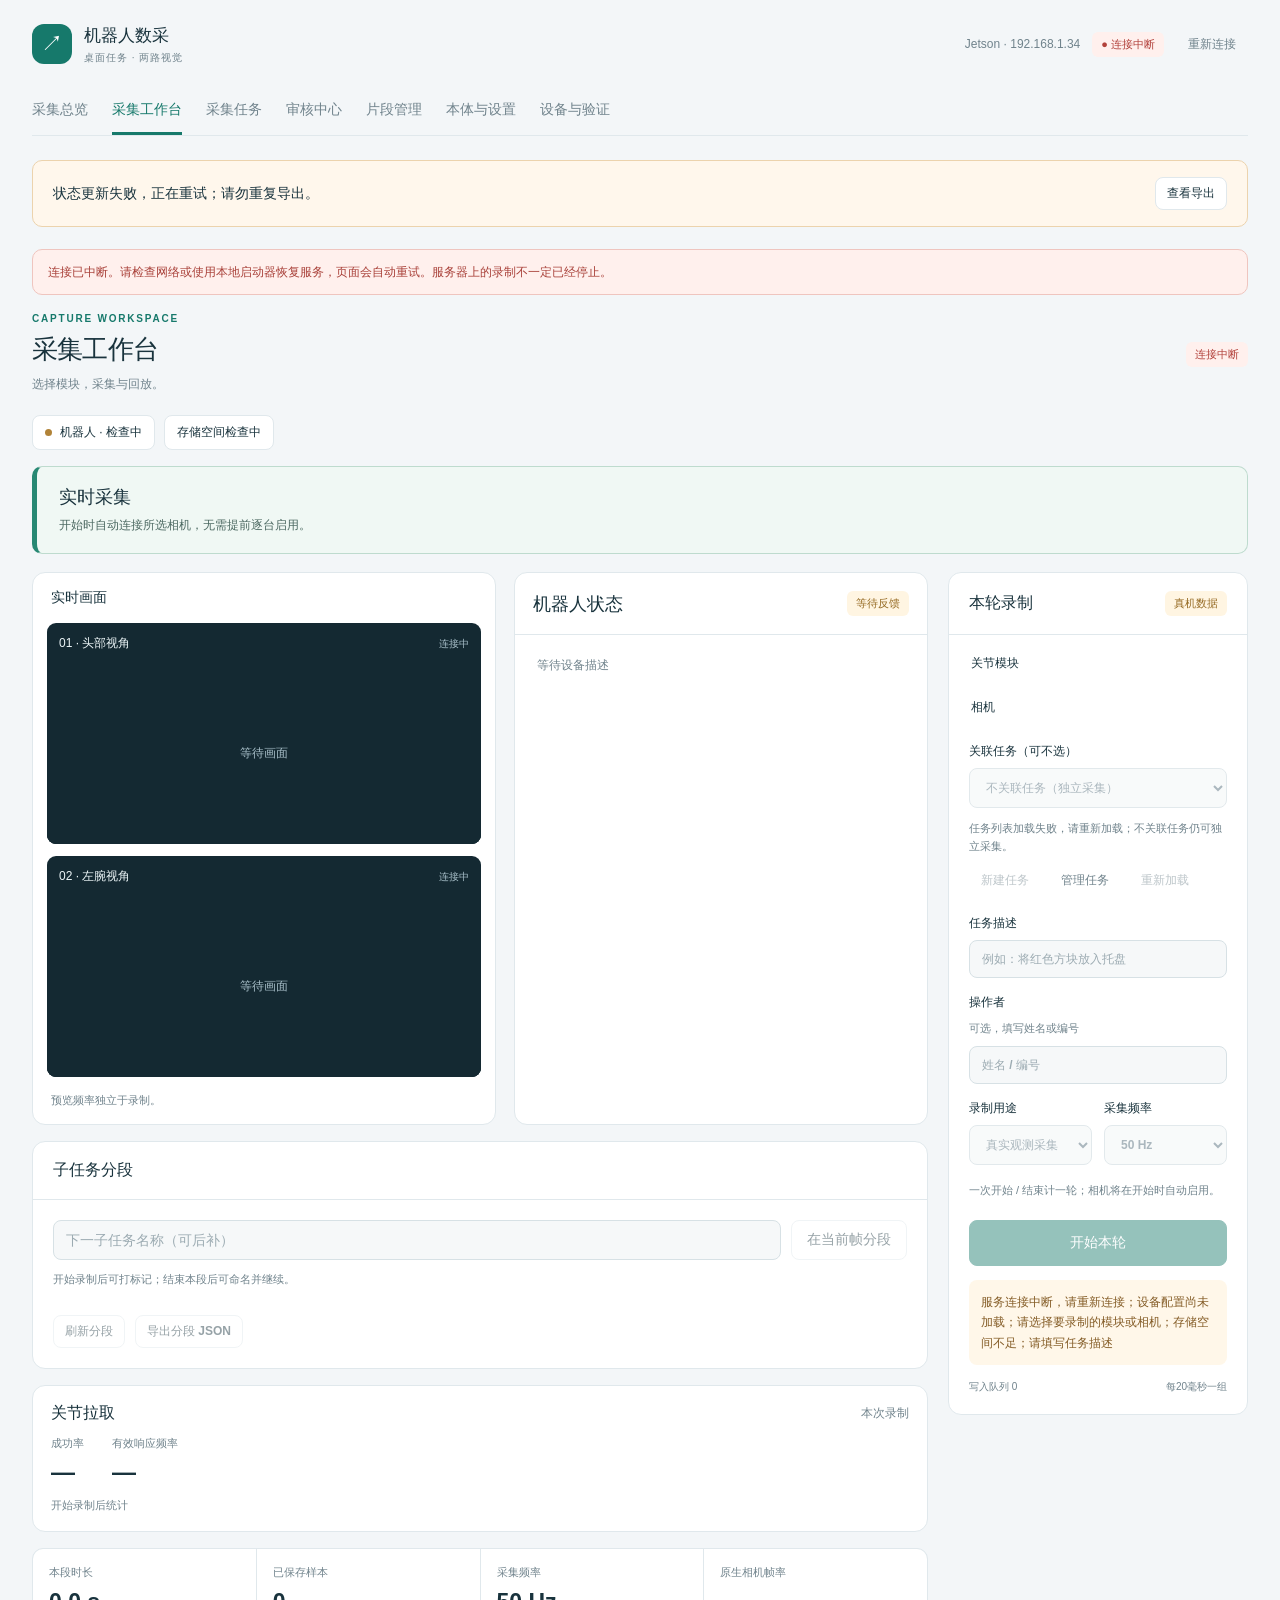
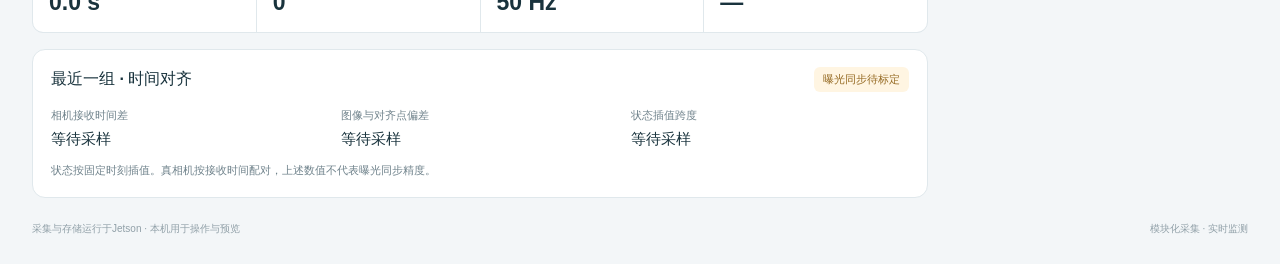
==== commit 7f33b277: "Keep export status current across pages and reconnects" ====
--- a/server/web/index.html
+++ b/server/web/index.html
@@ -18,6 +18,15 @@
 #reviews .page-title>button{white-space:nowrap;flex-shrink:0}@media(max-width:600px){#reviews .panel-head{align-items:flex-start;flex-direction:column;gap:8px}}
 
 #dashboard .eyebrow,#reviews .eyebrow{display:none}#dashboard .management-hero{padding:22px 26px;margin-bottom:18px;background:#fff;border:1px solid #dce5e9}#dashboard .management-hero h2{font-size:20px}#dashboard .management-hero p{font-size:13px}#dashboard .review-counts{margin:18px 0 26px}.overview-review-flow{display:grid;grid-template-columns:repeat(5,minmax(0,1fr));margin:0 0 24px;background:#fff;border:1px solid #dce5e9;border-radius:14px;padding:20px 0}.overview-flow-step{padding:0 24px;border-right:1px solid #e7edef}.overview-flow-step:last-child{border:0}.overview-flow-step span{font-size:13px}.overview-flow-step strong{display:block;margin-top:8px;font-size:25px;font-variant-numeric:tabular-nums}.legacy-quality{margin:20px 0}.legacy-quality>summary{font-size:14px;color:#657d89}#dashboard .stat-grid{margin-top:16px}#dashboard .pipeline-grid{margin-bottom:20px}#dashboard .page-title>button{white-space:nowrap;flex-shrink:0}#reviews .page-title .subtitle{margin-bottom:0}@media(max-width:700px){.overview-review-flow{grid-template-columns:repeat(3,minmax(0,1fr));gap:22px 0}.overview-flow-step{padding:0 14px;border:0}.overview-flow-step strong{font-size:22px}#dashboard .management-hero{padding:20px}#dashboard .overview-section-head{gap:12px}}
+
+/* Clear section boundaries and usable spacing at desktop and phone widths. */
+#reviews .panel-body{padding:24px}#reviews .review-filters{margin-bottom:20px;gap:20px}#reviews .review-filters .field{margin:0;min-width:0}#reviews .table-scroll{margin:20px 0 0;border:1px solid var(--line);border-radius:10px}.review-table td{padding:20px 16px}.review-table td:last-child{min-width:160px}.review-table button{margin:0 8px 8px 0}#reviews .controls{padding-top:20px;margin-top:20px;border-top:1px solid var(--line);gap:16px}#reviews .review-count small{line-height:1.7}#reviews .review-count{min-width:0}.review-metric{overflow-wrap:anywhere}
+#reviewDialog{max-width:min(820px,calc(100vw - 32px));width:820px;max-height:calc(100dvh - 32px)}#reviewDialog form{display:flex;flex-direction:column;max-height:calc(100dvh - 34px)}#reviewDialog .dialog-head,#reviewDialog .dialog-footer{flex-shrink:0;padding:20px 28px;gap:16px}#reviewDialog .dialog-body{padding:24px 28px;max-height:none;min-height:0;overflow-y:auto;overscroll-behavior:contain}#reviewDialog .settings-grid{gap:22px 24px}#reviewDialog .field{min-width:0;gap:8px}#reviewDialog input:not([type=checkbox]),#reviewDialog select,#reviewDialog textarea{width:100%;min-width:0;box-sizing:border-box}.review-main-fields{margin:24px 0}.review-notice{padding:14px 16px;background:#fff8eb;border:1px solid #f0dfbb;border-radius:9px;line-height:1.7;margin:18px 0}.review-detail-block{margin-top:16px;padding:0 18px;border:1px solid var(--line);border-radius:10px}.review-detail-block>summary{padding:16px 0;cursor:pointer}.review-detail-block[open]{padding-bottom:18px}.review-detail-block>.settings-grid{margin-top:8px}.review-detail-block .review-success{margin-top:18px}#reviewEpisodeTitle{overflow-wrap:anywhere}#reviewDialogError:not(:empty){padding:12px 14px;color:#a44032;background:#fff2ee;border-radius:8px;margin-top:18px}
+@media(max-width:720px){#reviews .panel-body{padding:20px 16px}#reviewDialog .dialog-head,#reviewDialog .dialog-body,#reviewDialog .dialog-footer{padding:18px}#reviewDialog .settings-grid{grid-template-columns:1fr;gap:18px}.review-detail-block{padding-left:14px;padding-right:14px}#reviewDialog .dialog-footer button{flex:1}#reviews .controls{align-items:stretch;flex-direction:column}}
+
+#reviewDialog input:not([type=checkbox]){font:inherit;padding:10px 12px;border:1px solid #d7e1e5;border-radius:8px;color:var(--ink);background:#fff;min-height:42px}
+
+.export-notice{display:flex;align-items:center;justify-content:space-between;gap:20px;padding:16px 20px;margin:0 0 22px;border:1px solid #cededb;border-radius:10px;background:#f1f8f6}.export-notice[hidden]{display:none}.export-notice button{flex-shrink:0}.export-notice[data-state=complete]{border-color:#a9d5c1;background:#edf8f1}.export-notice[data-state=failed],.export-notice[data-state=warning]{background:#fff7ec;border-color:#ecd3ad}#reviewExportStatus:not(:empty){margin-top:18px;padding:16px;line-height:1.8;border-radius:8px;background:#f3f7f8}#reviewExportStatus[data-state=complete]{background:#edf8f1;color:#236c4d}@media(max-width:600px){.export-notice{padding:14px 16px;gap:12px;align-items:flex-start}.export-notice span{min-width:0;overflow-wrap:anywhere}}
 
 .camera-pills{display:contents}.module-select{border:0;margin:0 0 18px;padding:0}.module-select legend{font-size:12px;font-weight:600;margin-bottom:9px}.module-options{display:flex;flex-wrap:wrap;gap:7px}.module-chip{display:flex;align-items:center;gap:7px;border:1px solid var(--line);border-radius:7px;padding:8px 10px;font-size:12px;background:#f8fbfa;cursor:pointer}.module-chip:has(input:checked){background:#e9f5f0;border-color:#acd5c6}.module-chip:has(input:disabled){cursor:default}.module-chip input{margin:0}.module-note{font-size:10px;color:var(--muted);line-height:1.6;margin:8px 0 16px}.cameras[data-count="1"]{grid-template-columns:minmax(0,1fr)}.cameras.head-top .camera[data-camera="head"]{grid-column:1/-1}.cameras.head-top .camera[data-camera="head"] img{max-height:340px;aspect-ratio:auto;min-height:220px}.camera-empty{grid-column:1/-1;padding:48px 20px;text-align:center;color:var(--muted);background:#f4f7f8;border-radius:9px}.live-panel{margin-top:16px}.joint-grid{display:grid;grid-template-columns:repeat(auto-fit,minmax(190px,1fr));gap:20px;padding:18px 20px}.joint-group h3{color:var(--teal);margin-bottom:10px}.joint-line{display:flex;align-items:center;justify-content:space-between;gap:12px;padding:7px 0;border-bottom:1px solid #edf1f3;font-size:12px}.joint-number{font-family:Consolas,monospace;font-size:15px;font-weight:500;font-variant-numeric:tabular-nums}.pull-summary{margin-top:16px;padding:17px 18px}.pull-metrics{display:flex;gap:28px;margin-top:12px}.pull-metrics small{display:block;color:var(--muted);font-size:11px;margin-bottom:7px}.pull-metrics strong{font-size:24px;font-weight:600;font-variant-numeric:tabular-nums}.pull-summary .help{margin-top:10px}.robot-interface{display:flex;align-items:end;gap:10px;margin-bottom:16px}.robot-interface .field{flex:1;margin:0}.model-name{font-size:11px;color:var(--muted);margin-right:8px}.camera label .muted{overflow-wrap:anywhere}.footer{flex-wrap:wrap}.device-check span{overflow-wrap:anywhere}.cameras .camera img{max-height:420px}.view-column .quality{margin-bottom:0}@media(max-width:650px){.cameras.head-top .camera[data-camera="head"] img{min-height:150px}.joint-grid{grid-template-columns:1fr;gap:16px}.pull-metrics{gap:24px}.module-chip{padding:8px}.robot-interface{align-items:stretch;flex-direction:column}}
 .view-column>.live-panel{margin-top:0;margin-bottom:16px}.joint-grid{padding:14px 18px;gap:18px}.joint-group{display:grid;grid-template-columns:repeat(5,minmax(0,1fr));gap:6px}.joint-group h3{grid-column:1/-1;margin-bottom:0}.joint-line{display:block;border:0;padding:4px 0;min-width:0}.joint-line>span{font-size:10px;color:var(--muted)}.joint-number{display:block;margin-top:5px;font-size:14px;overflow-wrap:anywhere}.cameras.head-top .camera[data-camera="head"] img{height:240px;min-height:0;max-height:240px}.cameras.head-top .camera:not([data-camera="head"]) img{height:170px}.cameras .camera img{max-height:280px}@media(max-width:650px){.joint-grid{grid-template-columns:1fr}.joint-group{grid-template-columns:repeat(5,minmax(0,1fr))}.joint-number{font-size:12px}.cameras.head-top .camera[data-camera="head"] img{height:190px;min-height:0}.cameras.head-top .camera:not([data-camera="head"]) img{height:160px}}
@@ -73,6 +82,7 @@
 </style></head><body><main class="shell">
 <header class="topbar"><div class="brand"><div class="mark" aria-hidden="true">↗</div><div><div class="brand-title">机器人数采</div><div class="brand-sub">桌面任务 · 两路视觉</div></div></div><div class="connection"><span class="muted connection-note">Jetson · 192.168.1.34</span><span class="badge" id="connectionBadge" role="status">连接中</span><button id="reconnect" class="small-button quiet">重新连接</button></div></header>
 <nav class="tabs" role="tablist" aria-label="工作区域"><button class="tab" role="tab" id="tab-dashboard" aria-selected="false" aria-controls="dashboard" data-tab="dashboard" tabindex="-1">采集总览</button><button class="tab" role="tab" id="tab-capture" aria-selected="true" aria-controls="capture" data-tab="capture">采集工作台</button><button class="tab" role="tab" id="tab-tasks" aria-selected="false" aria-controls="tasks" data-tab="tasks" tabindex="-1">采集任务</button><button class="tab" role="tab" id="tab-reviews" aria-selected="false" aria-controls="reviews" data-tab="reviews" tabindex="-1">审核中心</button><button class="tab" role="tab" id="tab-library" aria-selected="false" aria-controls="library" data-tab="library" tabindex="-1">片段管理 <span id="episodeCount"></span></button><button class="tab" role="tab" id="tab-robot" aria-selected="false" aria-controls="robot" data-tab="robot" tabindex="-1">本体与设置</button><button class="tab" role="tab" id="tab-devices" aria-selected="false" aria-controls="devices" data-tab="devices" tabindex="-1">设备与验证</button></nav>
+<section id="exportNotice" class="export-notice" aria-label="导出状态" hidden><span id="exportNoticeText" role="status" aria-live="polite"></span><button id="exportNoticeOpen" type="button" class="small-button">查看导出</button></section>
 <div class="notice error" id="connectionAlert" hidden role="alert">连接已中断。请检查网络或使用本地启动器恢复服务，页面会自动重试。服务器上的录制不一定已经停止。</div><div class="notice" id="storageAlert" hidden></div>
 <section id="capture" role="tabpanel" aria-labelledby="tab-capture"><div class="page-title"><div><div class="eyebrow">CAPTURE WORKSPACE</div><h1>采集工作台</h1><p class="subtitle">选择模块，采集与回放。</p></div><span id="robotModel" class="model-name"></span><span class="badge" id="phase">连接中</span></div>
 <div class="device-strip"><div id="cameraPills" class="camera-pills"></div><div class="device-pill warn" id="robotPill"><span class="dot"></span><span>机器人 · 检查中</span></div><div class="device-pill" id="diskSpace">存储空间检查中</div></div>
@@ -127,19 +137,38 @@
 <dialog id="resetDialog"><div class="dialog-head"><h2>确认厂家复位开机</h2></div><div class="dialog-body"><p>将发送 <strong>2001</strong>，机器人可能实际运动。请确认现场允许执行复位，并已结束其他运动控制。</p><p class="help">这不是“清空采集界面”。接口未说明必然回到标定零位，发送后也没有完成回执。</p><label class="review-success"><input type="checkbox" id="resetAcknowledged">我已确认现场允许复位</label></div><div class="dialog-footer"><button id="cancelReset">取消</button><button id="confirmReset" class="primary" disabled>发送复位指令</button></div></dialog>
 
 <section id="reviews" role="tabpanel" aria-labelledby="tab-reviews" hidden>
-<div class="page-title"><div><div class="eyebrow">QUALITY & REVIEW</div><h1>审核中心</h1><p class="subtitle">初审、复审与质量检查。</p></div><button id="refreshReviews">刷新</button></div>
+<div class="page-title"><div><div class="eyebrow">QUALITY & REVIEW</div><h1>审核中心</h1><p class="subtitle">人工确认后即可导出，复审可选。</p></div><button id="refreshReviews">刷新</button></div>
 <div class="review-counts" id="reviewCounts"></div>
 <div class="panel"><div class="panel-head"><h2>审核队列</h2><span id="autoCheckState" class="muted"></span></div><div class="panel-body">
 <div class="review-filters"><label class="field">队列<select id="reviewFilter"><option value="all">全部真实片段</option><option value="pending_primary">待初审</option><option value="pending_secondary">待复审</option><option value="approved">已通过</option><option value="rejected">审核不通过</option><option value="rework">待返工</option><option value="disputed">待仲裁</option><option value="sample">复审抽样建议</option></select></label><label class="field">搜索<input id="reviewSearch" type="search" placeholder="任务、操作员、片段编号"></label><label class="field">采集日期<input id="reviewDay" type="date"></label></div>
-<p class="help">未审核及不通过片段均保留原始数据。</p>
-<div class="table-scroll"><table class="management-table review-table"><thead><tr><th>导出</th><th>片段 / 任务</th><th>自动初筛</th><th>人工审核</th><th>操作</th></tr></thead><tbody id="reviewRows"></tbody></table></div>
-<div class="controls"><button id="exportObservations" class="primary" disabled>导出选中 · LeRobot v2.1</button><span id="reviewSelection" class="help">仅导出已通过复审的真实观测；动作目标未接入，暂不可训练。</span></div><p id="reviewExportStatus" class="help" role="status"></p>
+<p class="help">质量指标仅提示；未审核及不通过片段均保留。</p>
+<div class="table-scroll"><table class="management-table review-table"><thead><tr><th>导出</th><th>片段 / 任务</th><th>质量提示</th><th>人工审核</th><th>操作</th></tr></thead><tbody id="reviewRows"></tbody></table></div>
+<div class="controls"><button id="exportObservations" class="primary" disabled>导出选中 · LeRobot v2.1</button><span id="reviewSelection" class="help">人工通过后可导出观测档案。</span></div><p id="reviewExportStatus" class="help" role="status"></p>
 </div></div>
-<div class="panel"><div class="panel-head"><h2>质量与交付统计</h2><span class="muted">按片段统计</span></div><div class="panel-body"><div id="reviewMetrics" class="review-metrics"></div><p id="batchNote" class="help"></p><div id="diversitySummary" class="help"></div></div></div>
-<details class="panel"><summary>项目质量目标与判定规则</summary><form id="reviewTargetsForm" class="panel-body"><p class="help">调整后需重新初筛，不影响录制参数。</p><div id="reviewTargets" class="settings-grid"></div><button class="primary" type="submit">保存项目目标</button></form></details>
+<details class="panel"><summary>质量统计（参考）</summary><div class="panel-body"><div id="reviewMetrics" class="review-metrics"></div><p id="batchNote" class="help"></p><div id="diversitySummary" class="help"></div></div></details>
+<details class="panel"><summary>项目质量目标与判定规则</summary><form id="reviewTargetsForm" class="panel-body"><p class="help">仅调整质量提示，不影响人工审核和录制参数。</p><div id="reviewTargets" class="settings-grid"></div><button class="primary" type="submit">保存项目目标</button></form></details>
 <details class="panel"><summary>指标怎么看</summary><div class="panel-body"><p>相机接收差：同组画面到达主机的时间差。图像对齐偏差：图像时间与这一组目标采样时间相差多少。状态插值跨度：夹住目标时刻的前后两条关节反馈相隔多久；例如用 0 ms 与 20 ms 的反馈估计 10 ms 的关节状态，跨度就是 20 ms，越大说明用于估计的两条反馈离得越远。</p><p>曝光标定：把每台相机实际曝光的设备时间映射到同一时钟，确认时间戳含义和误差。USB 接收时间还包含传输与排队，不能用它证明曝光误差小于 10 ms。</p><p>批次分数：致命格式、坏帧、状态、时间、采集故障直接记 0 分；每个非致命目标未达标扣 5 分。缺测项目单独披露，分数仅覆盖已检测项。物理限位、深度、力/扭矩、末端姿态和动作目标需真实接口支持。</p><p>Kappa 仅统计同一片段由不同人员独立判定的初审与抽检配对（按通过/未通过二分类）。普通复审不当作独立一致性证据；样本不足或分母退化时不判定达标。审核员目前手填，自报独立性，不等同登录认证与严格盲审。</p></div></details>
 </section>
-<dialog id="reviewDialog"><form id="reviewDecisionForm"><div class="dialog-head"><h2>片段审核</h2><button type="button" id="closeReviewDialog" class="quiet">关闭</button></div><div class="dialog-body"><p id="reviewEpisodeTitle" class="help"></p><p id="reviewCurrentStage"></p><div class="settings-grid"><label class="field">审核环节<select id="reviewStage"><option value="primary">人工初审</option><option value="secondary">人工复审</option><option value="blind">独立抽检</option><option value="arbitration">争议仲裁</option><option value="resubmit">返工重提</option></select></label><label class="field">审核员 ID<input id="reviewerId" maxlength="80" required></label><label class="field">质量结论<select id="reviewDecision"><option value="pass">通过</option><option value="reject">不通过（仍保留数据）</option><option value="rework">返工</option></select></label><label class="field">任务结果<select id="reviewOutcome"><option value="unknown">未标注</option><option value="success">成功</option><option value="failure">失败样本</option><option value="recovery">恢复样本</option></select></label><label class="field">问题类型<select id="reviewErrorType"><option value="other">其他</option><option value="sensor">传感器 / 坏帧</option><option value="motion">动作质量</option><option value="annotation">标注</option><option value="format">格式 / 字段</option><option value="sync">时间同步</option></select></label><label class="field">光照<input id="reviewLighting" maxlength="500" placeholder="自然光 / 暖光 / 暗光…"></label><label class="field">场景<input id="reviewScene" maxlength="500"></label><label class="field">物体实例<input id="reviewObject" maxlength="500"></label></div><label class="field">环境备注<input id="reviewEnvironment" maxlength="500" placeholder="桌面布局、背景、干扰物等"></label><label class="field">任务判定规则 / rubric<textarea id="reviewRubric" maxlength="500" rows="2" placeholder="按什么条件判定任务成功"></textarea></label><label class="field">原因 / 返工说明<textarea id="reviewReason" maxlength="1000" rows="2"></textarea></label><label id="independentLabel" class="review-success" hidden><input id="reviewIndependent" type="checkbox">独立完成判断，未参考初审意见</label><div id="reviewCheckReport" class="review-report"></div><details id="reviewHistoryBox"><summary>审核记录</summary><div id="reviewHistory" class="help"></div></details><p id="reviewDialogError" role="status" class="help"></p></div><div class="dialog-footer"><button type="button" id="reviewReplay">回放该片段</button><button type="button" id="repeatInspection">重新初筛</button><button class="primary" type="submit" id="submitReview">提交审核</button></div></form></dialog>
+<dialog id="reviewDialog"><form id="reviewDecisionForm">
+<div class="dialog-head"><h2>片段审核</h2><button type="button" id="closeReviewDialog" class="quiet">关闭</button></div>
+<div class="dialog-body">
+<p id="reviewEpisodeTitle" class="help"></p><p id="reviewCurrentStage"></p>
+<p id="reviewQualityNotice" class="review-notice"></p>
+<div class="settings-grid review-main-fields">
+<label class="field">审核结论<select id="reviewDecision"><option value="pass">通过</option><option value="reject">不通过（保留数据）</option><option value="rework">返工</option></select></label>
+<label class="field">任务结果（可选）<select id="reviewOutcome"><option value="unknown">未标注</option><option value="success">成功</option><option value="failure">失败样本</option><option value="recovery">恢复样本</option></select></label>
+<label class="field" id="reviewerLabel">审核员 ID（可选）<input id="reviewerId" maxlength="80" placeholder="姓名或编号"></label>
+<label class="field">备注 / 不通过原因<textarea id="reviewReason" maxlength="1000" rows="2" placeholder="通过时可留空"></textarea></label>
+</div>
+<details id="reviewAdvanced" class="review-detail-block"><summary>复审与补充标注（可选）</summary><div class="settings-grid">
+<label class="field">审核环节<select id="reviewStage"><option value="primary">人工初审</option><option value="secondary">人工复审（可选）</option><option value="blind">独立抽检</option><option value="arbitration">争议仲裁</option><option value="resubmit">返工重提</option></select></label>
+<label class="field">问题类型<select id="reviewErrorType"><option value="other">其他</option><option value="sensor">传感器 / 坏帧</option><option value="motion">动作质量</option><option value="annotation">标注</option><option value="format">格式 / 字段</option><option value="sync">时间同步</option></select></label>
+<label class="field">光照<input id="reviewLighting" maxlength="500"></label><label class="field">场景<input id="reviewScene" maxlength="500"></label><label class="field">物体实例<input id="reviewObject" maxlength="500"></label><label class="field">环境备注<input id="reviewEnvironment" maxlength="500"></label><label class="field">任务判定规则<textarea id="reviewRubric" maxlength="500" rows="2"></textarea></label>
+</div><label id="independentLabel" class="review-success" hidden><input id="reviewIndependent" type="checkbox">独立完成判断，未参考初审意见</label></details>
+<details id="reviewQualityDetails" class="review-detail-block"><summary>自动质量报告 · 仅供参考</summary><div id="reviewCheckReport" class="review-report"></div><button type="button" id="repeatInspection">重新检查</button></details>
+<details id="reviewHistoryBox" class="review-detail-block"><summary>审核记录</summary><div id="reviewHistory" class="help"></div></details><p id="reviewDialogError" role="status" class="help"></p>
+</div><div class="dialog-footer"><button type="button" id="reviewReplay">回放该片段</button><button class="primary" type="submit" id="submitReview">提交审核</button></div>
+</form></dialog>
 
 <footer class="footer"><span>采集与存储运行于Jetson · 本机用于操作与预览</span><span>模块化采集 · 实时监测</span></footer></main><div id="announcements" role="status" aria-live="polite"></div>
 <script>
@@ -733,8 +762,9 @@
 
 /* Central review is separate from the immutable raw episode status. */
 let reviewSnapshot=null,reviewDocument=null,reviewTarget=null,reviewLoading=false,reviewSelected=new Set(),inventoryPending=false;
+let reviewExportJob=null,exportPolling=false,exportSubmitting=false,exportSyncError='',exportRequestSerial=0;
 const workflowNames={pending_primary:'待初审',pending_secondary:'待复审',approved:'审核通过',rejected:'审核不通过',rework:'待返工',disputed:'待仲裁'};
-const qcNames={passed:'通过',failed:'未通过',error:'检查异常'};
+const qcNames={passed:'无告警',failed:'有告警',error:'检查异常'};
 const targetLabels={completeness_pct:'帧完整率 ≥ %',receipt_skew_ms:'主机接收差 < ms',jerk_rms:'末端 RMS Jerk < m/s³',speed_cv:'末端速度 CV <',batch_score:'批次分数 ≥',task_success_pct:'任务成功率 ≥ %',human_pass_pct:'复审通过率 ≥ %',kappa:'独立抽检 Kappa ≥',secondary_sample_pct:'复审抽样建议 %',failure_min_pct:'失败/恢复样本建议下限 %',failure_max_pct:'失败/恢复样本建议上限 %',minimum_episodes:'统计判定最少片段数'};
 const metricLabels={completeness_pct:'帧完整率',receipt_skew_ms:'相机接收差（最大）',exposure_sync_ms:'曝光同步误差',image_offset_ms:'图像对齐偏差（最大）',interpolation_gap_ms:'状态插值跨度（最大）',jerk_rms:'末端 RMS Jerk',speed_cv:'速度 CV',physical_limits:'物理限位违规',action:'动作目标',depth:'深度',force_torque:'力/扭矩',rgb_cameras:'录制 RGB 路数',joint_velocity_torque:'关节速度 / 力矩',gripper:'夹爪状态'};
 const percentage=x=>Number.isFinite(x)?x.toFixed(1)+'%':'—';
@@ -743,47 +773,83 @@
 function renderReviewSnapshot(){
   const data=reviewSnapshot;if(!data)return;const s=data.summary,t=data.targets.values;
   for(const rootId of ['reviewCounts','dashboardReviewCounts']){const root=$(rootId);if(!root)continue;root.replaceChildren();for(const [label,value,note] of [['人工初审通过量',s.primary_passed,`${s.primary_decided} 段已初审 · ${percentage(s.primary_rate)}`],['待审核量',s.pending,`待初审 ${s.pending_primary} · 待复审 ${s.pending_secondary}`],['复审通过量',s.secondary_passed,`${s.secondary_decided} 段已复审 · ${percentage(s.secondary_rate)}`],['审核不通过量',s.rejected,`待返工 ${s.rework} · 待仲裁 ${s.disputed}`]]){const el=node('div','review-count');el.append(node('small','',label),node('strong','',String(value)),node('small','',note));root.append(el);}}
-  const flow=$('overviewReviewFlow');flow.replaceChildren();for(const [label,value] of [['采集总量',s.total],['自动初筛通过',s.auto_passed],['初审通过',s.primary_passed],['复审通过',s.secondary_passed],['可交付',s.final_delivery]]){const item=node('div','overview-flow-step');item.append(node('span','muted',label),node('strong','',String(value)));flow.append(item);}
+  const flow=$('overviewReviewFlow');flow.replaceChildren();for(const [label,value] of [['采集总量',s.total],['自动检查无告警',s.auto_passed],['初审通过',s.primary_passed],['复审通过',s.secondary_passed],['可交付',s.final_delivery]]){const item=node('div','overview-flow-step');item.append(node('span','muted',label),node('strong','',String(value)));flow.append(item);}
   $('autoCheckState').textContent=data.active_check?'正在逐帧初筛 '+data.active_check:`已初筛 ${s.auto_checked}/${s.total} · 通过 ${s.auto_passed}`;
   const entries=data.entries,filter=$('reviewFilter').value,search=$('reviewSearch').value.trim().toLowerCase();
-  for(const id of reviewSelected)if(!entries.some(e=>e.episode.episode_id===id&&e.review.state==='approved'&&e.review.l1?.status==='passed'&&e.review.l1?.targets_revision===data.targets.revision))reviewSelected.delete(id);
+  for(const id of reviewSelected)if(!entries.some(e=>e.episode.episode_id===id&&e.review.state==='approved'))reviewSelected.delete(id);
   const rows=$('reviewRows');rows.replaceChildren();
-  for(const {episode:ep,review:d} of entries.filter(({episode:ep,review:d})=>(filter==='all'||filter===d.state||(filter==='sample'&&d.state==='pending_secondary'&&sampledReview(ep.episode_id,t.secondary_sample_pct)))&&(!search||(ep.task+' '+ep.operator+' '+ep.episode_id).toLowerCase().includes(search)))){
-    const tr=node('tr'),cell=node('td'),box=node('input');box.type='checkbox';box.checked=reviewSelected.has(ep.episode_id);box.disabled=d.state!=='approved'||d.l1?.status!=='passed'||d.l1?.targets_revision!==data.targets.revision;box.setAttribute('aria-label','导出 '+ep.episode_id);box.onchange=()=>{box.checked?reviewSelected.add(ep.episode_id):reviewSelected.delete(ep.episode_id);renderReviewExport();};cell.append(box);
+  for(const {episode:ep,review:d} of entries.filter(({episode:ep,review:d})=>(filter==='all'||filter===d.state||(filter==='sample'&&d.state==='approved'&&!d.secondary&&sampledReview(ep.episode_id,t.secondary_sample_pct)))&&(!search||(ep.task+' '+ep.operator+' '+ep.episode_id).toLowerCase().includes(search)))){
+    const tr=node('tr'),cell=node('td'),box=node('input');box.type='checkbox';box.checked=reviewSelected.has(ep.episode_id);box.disabled=d.state!=='approved';box.setAttribute('aria-label','导出 '+ep.episode_id);box.onchange=()=>{box.checked?reviewSelected.add(ep.episode_id):reviewSelected.delete(ep.episode_id);renderReviewExport();};cell.append(box);
     const name=node('td');name.append(node('strong','',ep.task||'未命名'),node('div','help',ep.episode_id),node('small','muted',(ep.operator||'未填写操作员')+' · '+ep.frame_count+' 帧'));
     const l1=node('td','',d.l1?(qcNames[d.l1.status]||d.l1.status)+(d.l1.targets_revision!==data.targets.revision?' · 阈值已变':''):'待检查');
     const state=node('td');state.append(node('span','badge '+(d.state==='approved'?'green':d.state==='rejected'?'red':'amber'),workflowNames[d.state]));
-    if(!d.history.some(h=>h.reviewer)&&['COMMITTED','DISCARDED'].includes(ep.status))state.append(node('div','help','含旧版审核记录'));
+    if(d.legacy_decision)state.append(node('div','help','沿用旧版审核'));
     const ops=node('td'),replay=node('button','small-button','回放'),review=node('button','small-button','审核 / 详情');replay.disabled=!ep.frame_count||['PREPARING','RECORDING','EXPORTING'].includes(status.phase);replay.onclick=()=>showReplay(ep);review.onclick=()=>openReview(ep.episode_id);ops.append(replay,review);tr.append(cell,name,l1,state,ops);rows.append(tr);
   }
   if(!rows.children.length){const tr=node('tr'),td=node('td','help','暂无匹配片段');td.colSpan=5;tr.append(td);rows.append(tr);}
   const metrics=$('reviewMetrics');metrics.replaceChildren();
   const passTarget=(v,target,n)=>!Number.isFinite(v)?'暂无有效标注':n<t.minimum_episodes?'样本不足':v>=target?'达标':'未达标';
-  const items=[['采集 → 初筛 → 初审 → 复审 → 交付',`${s.total} → ${s.auto_passed} → ${s.primary_passed} → ${s.secondary_passed} → ${s.final_delivery}`],['自动初筛覆盖率',percentage(s.auto_coverage)],['任务成功率',percentage(s.task_success_rate)+' · '+passTarget(s.task_success_rate,t.task_success_pct,(s.outcomes.success||0)+(s.outcomes.failure||0))],['最终复审通过率',percentage(s.secondary_rate)+' · '+passTarget(s.secondary_rate,t.human_pass_pct,s.secondary_decided)],['经历返工的片段占比',percentage(s.rework_rate)],['失败 / 恢复样本占比',percentage(s.failure_recovery_pct)+` · 建议 ${t.failure_min_pct}–${t.failure_max_pct}%`],['独立配对一致率',percentage(s.agreement_pct)+` · ${s.paired_count} 对`],['Cohen’s Kappa',s.kappa==null?'无法计算':s.kappa.toFixed(3)+' · '+passTarget(s.kappa,t.kappa,s.paired_count)],['批次综合分',s.batch_score==null?'—':s.batch_score.toFixed(1)+' · '+s.batch_status]];
+  const items=[['采集 / 无告警 / 初审 / 复审 / 可导出',`${s.total} → ${s.auto_passed} → ${s.primary_passed} → ${s.secondary_passed} → ${s.final_delivery}`],['自动初筛覆盖率',percentage(s.auto_coverage)],['任务成功率',percentage(s.task_success_rate)+' · '+passTarget(s.task_success_rate,t.task_success_pct,(s.outcomes.success||0)+(s.outcomes.failure||0))],['可选复审通过率',percentage(s.secondary_rate)+' · '+passTarget(s.secondary_rate,t.human_pass_pct,s.secondary_decided)],['经历返工的片段占比',percentage(s.rework_rate)],['失败 / 恢复样本占比',percentage(s.failure_recovery_pct)+` · 建议 ${t.failure_min_pct}–${t.failure_max_pct}%`],['独立配对一致率',percentage(s.agreement_pct)+` · ${s.paired_count} 对`],['Cohen’s Kappa',s.kappa==null?'无法计算':s.kappa.toFixed(3)+' · '+passTarget(s.kappa,t.kappa,s.paired_count)],['批次综合分',s.batch_score==null?'—':s.batch_score.toFixed(1)+' · '+s.batch_status]];
   for(const [label,value] of items){const el=node('div','review-metric');el.append(node('small','muted',label),node('strong','',value));metrics.append(el);}
-  $('batchNote').textContent='评分仅覆盖已检测项目。'+(s.stale_checks?'需重新初筛 '+s.stale_checks+' 段。':'');
+  $('batchNote').textContent='质量告警不阻止人工通过与导出。'+(s.stale_checks?'需重新初筛 '+s.stale_checks+' 段。':'');
   $('diversitySummary').textContent='覆盖：'+Object.entries(s.diversity).map(([k,v])=>({operator:'操作员',scene:'场景',object:'物体',lighting:'光照'}[k])+': '+Object.entries(v).map(([name,count])=>name+' '+count+'段').join('、')).join('；')+'。问题分布：'+Object.entries(s.error_types).map(([k,v])=>k+' '+v).join('、');
   if(!$('reviewTargets').children.length||!$('reviewTargetsForm').contains(document.activeElement)){const root=$('reviewTargets');root.replaceChildren();for(const [k,label] of Object.entries(targetLabels)){const wrap=node('label','field',label),input=node('input');input.type='number';input.step=k==='minimum_episodes'?'1':'0.01';input.min=k==='minimum_episodes'?'1':'0';input.max=k==='kappa'?'1':k.endsWith('_pct')?'100':'100000';input.value=t[k];input.dataset.target=k;wrap.append(input);root.append(wrap);}}
   renderReviewExport();
 }
-function renderReviewExport(){const job=reviewSnapshot?.export_job||{};$('exportObservations').disabled=!reviewSelected.size||busy||!connected||['PREPARING','RECORDING','EXPORTING'].includes(status.phase)||job.status==='running';$('reviewSelection').textContent=`已选 ${reviewSelected.size} 段 · 观测档案，待补动作目标`;$('reviewExportStatus').textContent=job.status==='running'?'正在编码和校验，完成后显示服务器保存位置…':job.status==='complete'?`已导出 ${job.result.episodes} 段 / ${job.result.frames} 帧；官方加载校验通过。\n${job.result.path}`:job.status==='failed'?'导出失败：'+job.error:'';}
-async function openReview(id){try{reviewDocument=await api('/api/reviews/detail?episode='+encodeURIComponent(id));reviewTarget=reviewSnapshot?.entries.find(e=>e.episode.episode_id===id)?.episode||episodes.find(e=>e.episode_id===id);const d=reviewDocument;$('reviewEpisodeTitle').textContent=(reviewTarget?.task||'')+' · '+id;$('reviewCurrentStage').textContent=workflowNames[d.state]+'；原始文件保留';$('reviewStage').value=d.state==='pending_primary'?'primary':d.state==='pending_secondary'?'secondary':['rework','rejected'].includes(d.state)?'resubmit':d.state==='disputed'?'arbitration':'blind';$('reviewOutcome').value=d.outcome;$('reviewReason').value='';$('reviewIndependent').checked=false;$('reviewDecision').value='pass';for(const [id,key] of [['reviewLighting','lighting'],['reviewScene','scene'],['reviewObject','object'],['reviewRubric','rubric'],['reviewEnvironment','environment']])$(id).value=d.metadata[key]||'';$('reviewDialogError').textContent='';try{$('reviewerId').value=localStorage.getItem('collector.reviewer')||'';}catch{}renderReviewDetail();if(!$('reviewDialog').open)$('reviewDialog').showModal();}catch(e){toast(e.message);}}
-function renderReviewDetail(){const d=reviewDocument;if(!d)return;const blind=$('reviewStage').value==='blind';$('independentLabel').hidden=!blind;$('reviewHistoryBox').hidden=blind;$('reviewCheckReport').hidden=blind;$('reviewCurrentStage').hidden=blind;$('reviewDecision').disabled=$('reviewStage').value==='resubmit';const root=$('reviewCheckReport');root.replaceChildren();if(!d.l1)root.append(node('p','help','自动初筛排队中；可以先回放，通过操作需等待初筛通过。'));else{root.append(node('strong','',`自动初筛：${qcNames[d.l1.status]||d.l1.status} · ${d.l1.score??'—'} 分`));if(d.l1.error)root.append(node('p','help',d.l1.error));const list=node('ul');for(const c of d.l1.checks||[])list.append(node('li','',(c.passed?'✓ ':'✗ ')+c.detail));root.append(list);for(const [k,m] of Object.entries(d.l1.metrics||{}))root.append(node('p','help',(metricLabels[k]||k)+'：'+(m.value==null?'无法计算 / 未接入 — '+m.reason:Number(m.value).toFixed(3)+' '+(m.unit||''))));}const history=$('reviewHistory');history.replaceChildren();for(const h of d.history.slice(-30).reverse())history.append(node('div','review-history-line',[h.at,h.stage,h.reviewer,h.decision||h.status,h.reason].filter(Boolean).join(' · ')));}
+function acceptExportJob(job){
+  const before=reviewExportJob;reviewExportJob=job;exportSyncError='';
+  if(before?.status==='running'&&['complete','failed'].includes(job.status)){toast(job.status==='complete'?'导出完成，结果已保存。':'导出失败，请查看原因。');void refresh();}
+  renderReviewExport();
+}
+async function refreshExportJob(){
+  if(exportPolling||exportSubmitting)return;exportPolling=true;const serial=exportRequestSerial;
+  try{const job=await api('/api/reviews/export');if(serial===exportRequestSerial)acceptExportJob(job);}
+  catch(e){if(serial===exportRequestSerial){exportSyncError='状态更新失败，正在重试；请勿重复导出。';renderReviewExport();}}
+  finally{exportPolling=false;}
+}
+function renderReviewExport(){
+  const job=reviewExportJob||reviewSnapshot?.export_job||{},running=job.status==='running',complete=job.status==='complete',failed=job.status==='failed';
+  $('exportObservations').disabled=exportSubmitting||!!exportSyncError||!reviewSelected.size||busy||!connected||['PREPARING','RECORDING','EXPORTING'].includes(status.phase)||running;
+  $('exportObservations').textContent=exportSubmitting?'正在提交…':running?'正在导出…':'导出选中 · LeRobot v2.1';
+  $('reviewSelection').textContent=`已选 ${reviewSelected.size} 段 · 观测档案，待补动作目标`;
+  const p=job.progress||{},stage={preparing:'准备数据',encoding:'生成视频',checking_video:'检查视频与计算统计',official_validation:'官方格式加载验证'}[p.stage]||'编码和校验';
+  const location=p.camera?` · ${p.camera} · 片段 ${p.episode}/${p.episodes}`:'';
+  const elapsed=Number.isFinite(job.elapsed_seconds)?` · 用时 ${Math.round(job.elapsed_seconds)} 秒`:'';
+  const label=exportSubmitting?'正在提交导出任务…':running?`${stage}${location}`:complete?`导出完成 · ${job.result.episodes} 段 / ${job.result.frames} 帧${elapsed}`:failed?'导出失败：'+job.error:'';
+  $('reviewExportStatus').textContent=[exportSyncError,label,complete?'已保存到服务器：\n'+job.result.path:''].filter(Boolean).join('\n');
+  $('reviewExportStatus').dataset.state=exportSyncError?'warning':job.status||'idle';
+  $('exportNotice').hidden=!label&&!exportSyncError;$('exportNotice').dataset.state=exportSyncError?'warning':job.status||'idle';
+  $('exportNoticeText').textContent=exportSyncError||label;
+}
+async function openReview(id){try{reviewDocument=await api('/api/reviews/detail?episode='+encodeURIComponent(id));reviewTarget=reviewSnapshot?.entries.find(e=>e.episode.episode_id===id)?.episode||episodes.find(e=>e.episode_id===id);const d=reviewDocument;$('reviewEpisodeTitle').textContent=(reviewTarget?.task||'')+' · '+id;$('reviewCurrentStage').textContent=workflowNames[d.state]+'；原始文件保留';$('reviewStage').value=d.state==='pending_primary'?'primary':(d.state==='pending_secondary'||(d.state==='approved'&&!d.secondary))?'secondary':['rework','rejected'].includes(d.state)?'resubmit':d.state==='disputed'?'arbitration':'blind';$('reviewOutcome').value=d.outcome;$('reviewReason').value='';$('reviewIndependent').checked=false;$('reviewDecision').value='pass';for(const [id,key] of [['reviewLighting','lighting'],['reviewScene','scene'],['reviewObject','object'],['reviewRubric','rubric'],['reviewEnvironment','environment']])$(id).value=d.metadata[key]||'';$('reviewDialogError').textContent='';$('reviewAdvanced').open=false;$('reviewQualityDetails').open=false;try{$('reviewerId').value=localStorage.getItem('collector.reviewer')||'';}catch{}renderReviewDetail();if(!$('reviewDialog').open)$('reviewDialog').showModal();}catch(e){toast(e.message);}}
+function renderReviewDetail(){const d=reviewDocument;if(!d)return;const stage=$('reviewStage').value,blind=stage==='blind';$('reviewerId').required=!['primary','resubmit'].includes(stage);$('reviewerLabel').firstChild.textContent=$('reviewerId').required?'审核员 ID':'审核员 ID（可选）';$('submitReview').textContent=stage==='primary'?'提交审核':stage==='secondary'?'提交复审（可选）':stage==='resubmit'?'重新送审':'提交判定';$('reviewQualityNotice').textContent=d.l1?.status==='passed'?'自动检查无告警；以人工判定为准。':d.l1?'存在质量告警，仍可人工通过；导出会保留报告。':'自动检查进行中，可直接人工通过。';$('reviewQualityDetails').hidden=blind;$('independentLabel').hidden=!blind;$('reviewHistoryBox').hidden=blind;$('reviewCheckReport').hidden=blind;$('reviewCurrentStage').hidden=blind;$('reviewDecision').disabled=$('reviewStage').value==='resubmit';const root=$('reviewCheckReport');root.replaceChildren();if(!d.l1)root.append(node('p','help','自动初筛排队中；可以先回放，可直接人工审核通过。'));else{root.append(node('strong','',`质量提示：${qcNames[d.l1.status]||d.l1.status} · ${d.l1.score??'—'} 分`));if(d.l1.error)root.append(node('p','help',d.l1.error));const list=node('ul');for(const c of d.l1.checks||[])list.append(node('li','',(c.passed?'✓ ':'✗ ')+c.detail));root.append(list);for(const [k,m] of Object.entries(d.l1.metrics||{}))root.append(node('p','help',(metricLabels[k]||k)+'：'+(m.value==null?'无法计算 / 未接入 — '+m.reason:Number(m.value).toFixed(3)+' '+(m.unit||'')+(Number.isFinite(m.p95)?` · 典型 ${m.p50.toFixed(1)} / P95 ${m.p95.toFixed(1)} ms · 超目标 ${m.over_target_pct.toFixed(1)}%`:'' ))));}const history=$('reviewHistory');history.replaceChildren();for(const h of d.history.slice(-30).reverse())history.append(node('div','review-history-line',[h.at,h.stage,h.reviewer,h.decision||h.status,h.reason].filter(Boolean).join(' · ')));}
 $('reviewStage').onchange=renderReviewDetail;$('closeReviewDialog').onclick=()=>$('reviewDialog').close();$('reviewReplay').onclick=()=>{$('reviewDialog').close();if(reviewTarget)void showReplay(reviewTarget);};
-$('reviewDecisionForm').onsubmit=async e=>{e.preventDefault();if(!reviewDocument)return;$('submitReview').disabled=true;try{const reviewer=$('reviewerId').value.trim();const d=await api('/api/reviews/decision',{episode_id:reviewDocument.episode_id,revision:reviewDocument.revision,stage:$('reviewStage').value,decision:$('reviewDecision').value,reviewer,reason:$('reviewReason').value,error_type:$('reviewErrorType').value,outcome:$('reviewOutcome').value,independent:$('reviewIndependent').checked,metadata:{environment:$('reviewEnvironment').value,scene:$('reviewScene').value,object:$('reviewObject').value,lighting:$('reviewLighting').value,rubric:$('reviewRubric').value}});try{localStorage.setItem('collector.reviewer',reviewer);}catch{}reviewDocument=d;$('reviewDialog').close();await refreshReviews();toast('审核记录已保存，原始录制保留。');}catch(err){$('reviewDialogError').textContent=err.message+'；关闭后重新打开可刷新版本。';}finally{$('submitReview').disabled=false;}};
+$('reviewDecisionForm').onsubmit=async e=>{e.preventDefault();if(!reviewDocument)return;$('submitReview').disabled=true;try{const reviewer=$('reviewerId').value.trim();const d=await api('/api/reviews/decision',{episode_id:reviewDocument.episode_id,revision:reviewDocument.revision,stage:$('reviewStage').value,decision:$('reviewDecision').value,reviewer,reason:$('reviewReason').value,error_type:$('reviewErrorType').value,outcome:$('reviewOutcome').value,independent:$('reviewIndependent').checked,metadata:{environment:$('reviewEnvironment').value,scene:$('reviewScene').value,object:$('reviewObject').value,lighting:$('reviewLighting').value,rubric:$('reviewRubric').value}});try{localStorage.setItem('collector.reviewer',reviewer);}catch{}reviewDocument=d;if(d.state==='approved'){reviewSelected.add(d.episode_id);$('reviewFilter').value='all';} $('reviewDialog').close();await refreshReviews();toast(d.state==='approved'?'审核通过，已选中，可直接导出。':'审核记录已保存，原始录制保留。');}catch(err){$('reviewDialogError').textContent=err.message;}finally{$('submitReview').disabled=false;}};
 $('repeatInspection').onclick=async()=>{try{await api('/api/reviews/check',{episode_id:reviewDocument.episode_id});$('reviewDialog').close();await refreshReviews();toast('已加入重新初筛队列。');}catch(e){$('reviewDialogError').textContent=e.message;}};
 $('reviewTargetsForm').onsubmit=async e=>{e.preventDefault();try{const values={};for(const i of document.querySelectorAll('[data-target]'))values[i.dataset.target]=Number(i.value);await api('/api/reviews/targets',{revision:reviewSnapshot.targets.revision,values});await refreshReviews();toast('目标已保存，历史报告需重新初筛。');}catch(err){toast(err.message);}};
-$('exportObservations').onclick=async()=>{try{await api('/api/reviews/export',{episode_ids:[...reviewSelected],kind:'observations'});await refreshReviews();}catch(e){toast(e.message);}};
-$('refreshReviews').onclick=refreshReviews;for(const id of ['reviewFilter','reviewSearch'])$(id)[id==='reviewSearch'?'oninput':'onchange']=renderReviewSnapshot;$('reviewDay').onchange=refreshReviews;
+$('exportObservations').onclick=async()=>{
+  if(exportSubmitting||reviewExportJob?.status==='running')return;
+  exportSubmitting=true;++exportRequestSerial;renderReviewExport();
+  try{const job=await api('/api/reviews/export',{episode_ids:[...reviewSelected],kind:'observations'});++exportRequestSerial;acceptExportJob(job);}
+  catch(e){exportSyncError=e.message;toast(e.message);}
+  finally{exportSubmitting=false;renderReviewExport();void refreshExportJob();void refresh();}
+};
+$('exportNoticeOpen').onclick=()=>{setTab('reviews');$('reviewExportStatus').scrollIntoView({block:'center',behavior:'smooth'});void refreshExportJob();};
+setInterval(()=>{if(!document.hidden)void refreshExportJob();},1500);
+for(const event of ['focus','online'])window.addEventListener(event,()=>{void refreshExportJob();});
+document.addEventListener('visibilitychange',()=>{if(!document.hidden)void refreshExportJob();});
+void refreshExportJob();
+$('refreshReviews').onclick=()=>{void refreshReviews();void refreshExportJob();};for(const id of ['reviewFilter','reviewSearch'])$(id)[id==='reviewSearch'?'oninput':'onchange']=renderReviewSnapshot;$('reviewDay').onchange=refreshReviews;
 function centralReviewControls(){
   const ep=reviewEpisode();$('keep').textContent='进入集中审核';$('discard').textContent=ep?.status==='FAULT'||ep?.status==='RECOVERED'?'保留故障记录，返回采集':'稍后审核，返回采集';
   $('keep').disabled=busy||!connected||!ep||['PREPARING','RECORDING','EXPORTING'].includes(status.phase);
   $('discard').disabled=$('keep').disabled;$('success').closest('label').hidden=true;
   $('keep').onclick=async()=>{if(!ep)return;setTab('reviews');await refreshReviews();await openReview(ep.episode_id);};
   $('discard').onclick=()=>action(async()=>{if(status.phase==='FAULT'&&ep?.episode_id===status.last_episode)await api('/api/reviews/acknowledge-fault',{episode_id:ep.episode_id});else if(status.phase==='REVIEW'&&ep?.episode_id===status.last_episode)await api('/api/prepare-next',{episode_id:ep.episode_id});live();toast('录制已保留，可稍后集中审核。');});
-  $('selectionHint').textContent='LeRobot v2.1 导出请进入审核中心，选择已通过复审的片段。';
-  if(reviewSnapshot)renderReviewExport();
-  if($('reviewDecisionStatus'))$('reviewDecisionStatus').textContent=ep?'原始录制已保存；人工初审与复审请进入审核中心。':'';
+  $('export').disabled=busy||!connected;$('export').textContent='前往审核与导出';$('export').onclick=()=>setTab('reviews');
+  $('selectionHint').textContent='LeRobot v2.1 导出请进入审核中心，选择人工审核通过的片段。';
+  renderReviewExport();
+  if($('reviewDecisionStatus'))$('reviewDecisionStatus').textContent=ep?'原始录制已保存；进入审核中心确认后即可导出。':'';
 }
 async function refreshInventory(scan=true){if(inventoryPending||!connected)return;inventoryPending=true;try{let data=await api('/api/cameras/inventory');if(scan&&!data.paused&&!data.scanning)data=await api('/api/cameras/discover',{});renderInventory(data);}catch(e){$('inventoryStatus').textContent=e.message;}finally{inventoryPending=false;}}
 function renderInventory(data){const unknown=data.devices.filter(d=>!d.bound_as);$('discoveryNotice').hidden=!unknown.length;$('discoveryText').textContent=`发现 ${unknown.length} 台未配置相机。配置一次后，录制时自动连接。`;$('inventoryStatus').textContent=data.paused?'录制期间暂停发现；新相机下一轮加入。':data.scanning?'正在查找已接入相机…':(data.scanned_at?'上次发现 '+data.scanned_at:'等待扫描')+(data.errors.length?' · '+data.errors.join('；'):'');if(data.scanning||document.activeElement?.closest('.inventory-item'))return;const root=$('inventoryList');root.replaceChildren();for(const device of data.devices){const box=node('div','inventory-item');box.append(node('strong','',device.label),node('small','muted',device.driver+' · '+device.serial+(device.bound_as?' · 已配置 '+device.bound_as:'')));if(!device.bound_as){const fields=node('div','settings-grid'),id=node('select'),label=node('input'),select=node('select');const roles=[['head','头部'],['left_wrist','左腕'],['right_wrist','右腕'],...Array.from({length:16},(_,i)=>['external_'+(i+1),'外置 '+(i+1)])];for(const [key,name] of roles)if(!status.capabilities?.cameras.some(c=>c.id===key))id.add(new Option(name,key));label.placeholder='相机名称';label.value=id.selectedOptions[0]?.textContent||device.label;id.onchange=()=>{label.value=id.selectedOptions[0]?.textContent||device.label;};for(const [i,p] of device.profiles.entries())select.add(new Option(`${p.width}×${p.height} · ${p.fps}fps${p.stream_format?' · '+p.stream_format:''}`,i));const compatible=device.profiles.map((p,i)=>({p,i})).filter(({p})=>p.fps>=(status.fps||50)).sort((a,b)=>(b.p.width*b.p.height-a.p.width*a.p.height)||a.p.fps-b.p.fps);if(compatible.length)select.value=String(compatible[0].i);for(const option of select.options)option.disabled=device.profiles[Number(option.value)].fps<(status.fps||50);for(const [caption,input] of [['安装位置',id],['显示名称',label],['实际支持的档位',select]]){const wrap=node('label','field',caption);wrap.append(input);fields.append(wrap);}const button=node('button','small-button','添加到采集');button.disabled=!device.profiles.length||data.paused;button.onclick=()=>action(async()=>{const settings=await api('/api/settings');const result=await api('/api/cameras/bind',{revision:settings.revision,key:id.value.trim(),label:label.value.trim(),driver:device.driver,serial:device.serial,profile:device.profiles[Number(select.value)]});renderSettings(result.settings);await refresh();await refreshInventory(false);toast(result.message);});box.append(fields,button);if(!device.profiles.length)box.append(node('p','help','该驱动未返回支持档位，请使用下方手动配置。'));}root.append(box);}if(!data.devices.length)root.append(node('p','help','尚未发现受支持设备。已支持 Orbbec 与 RealSense；其他相机需安装对应驱动适配器。'));}
